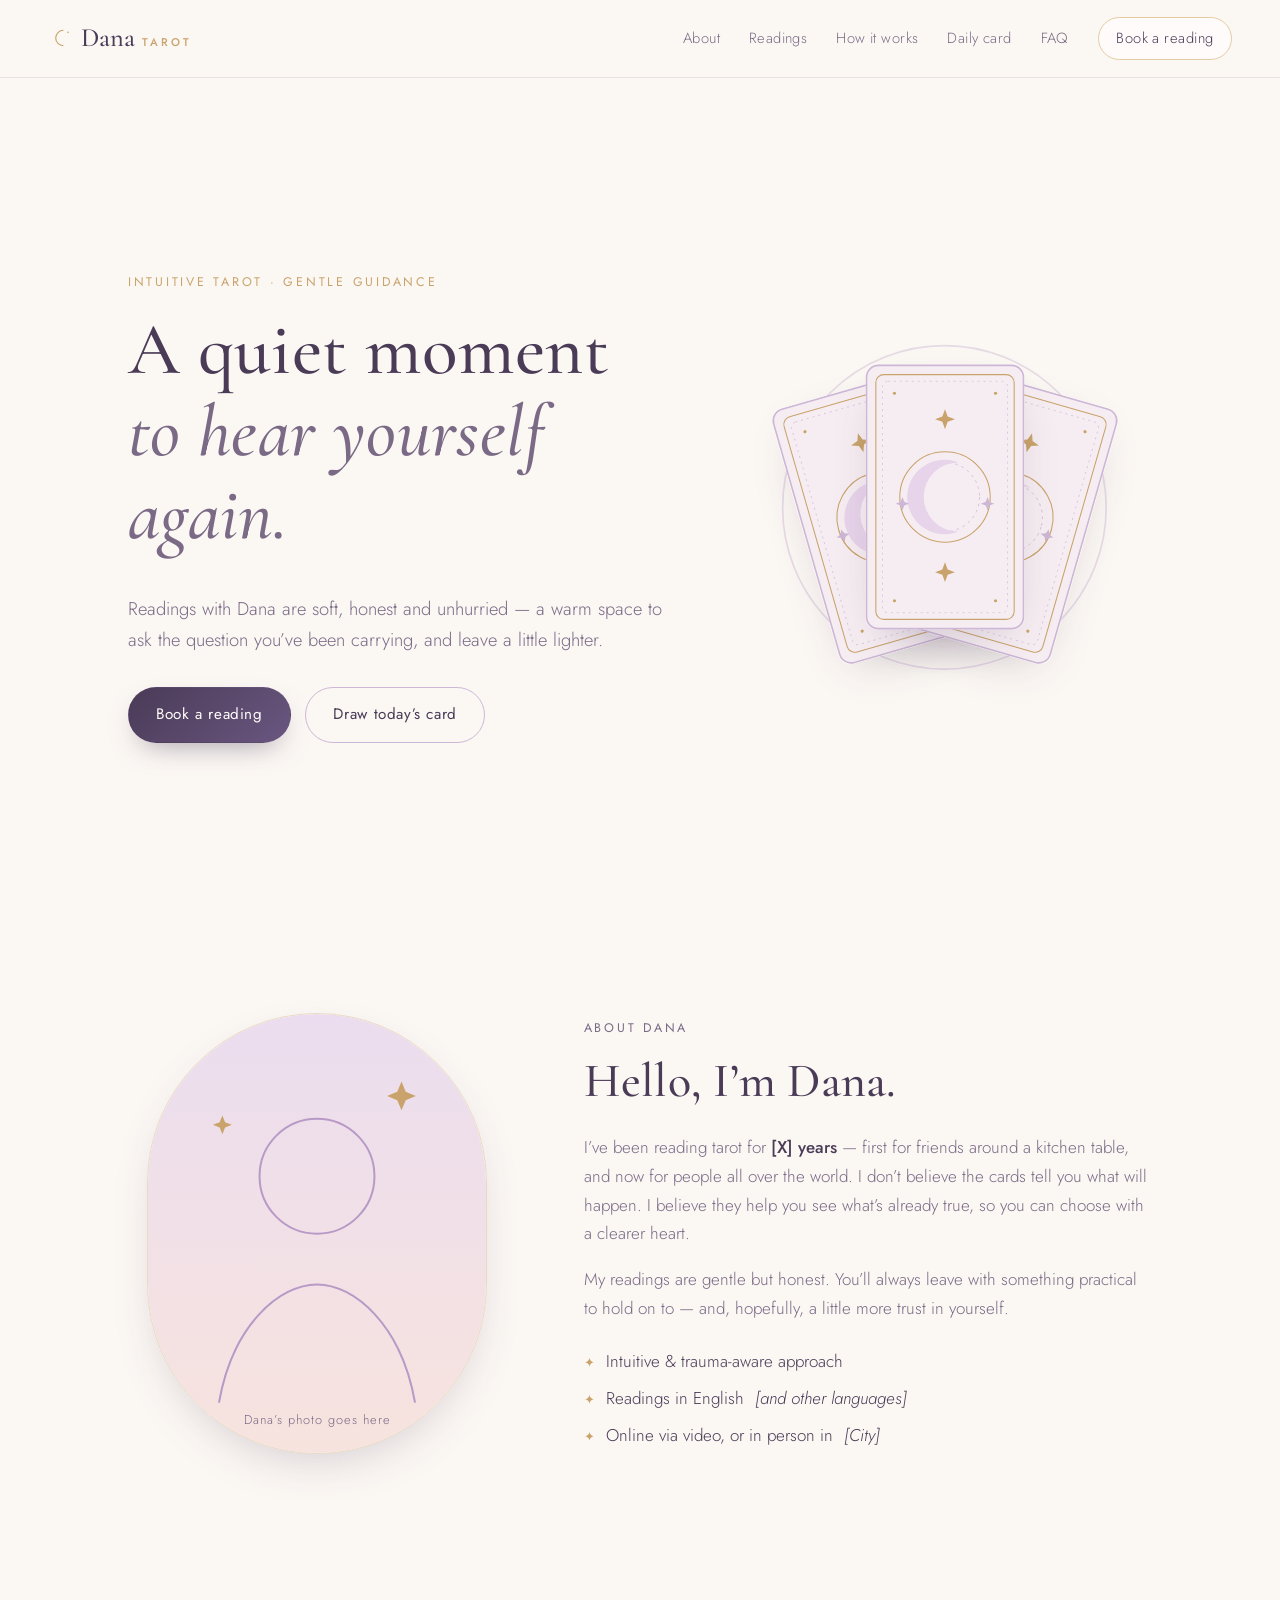
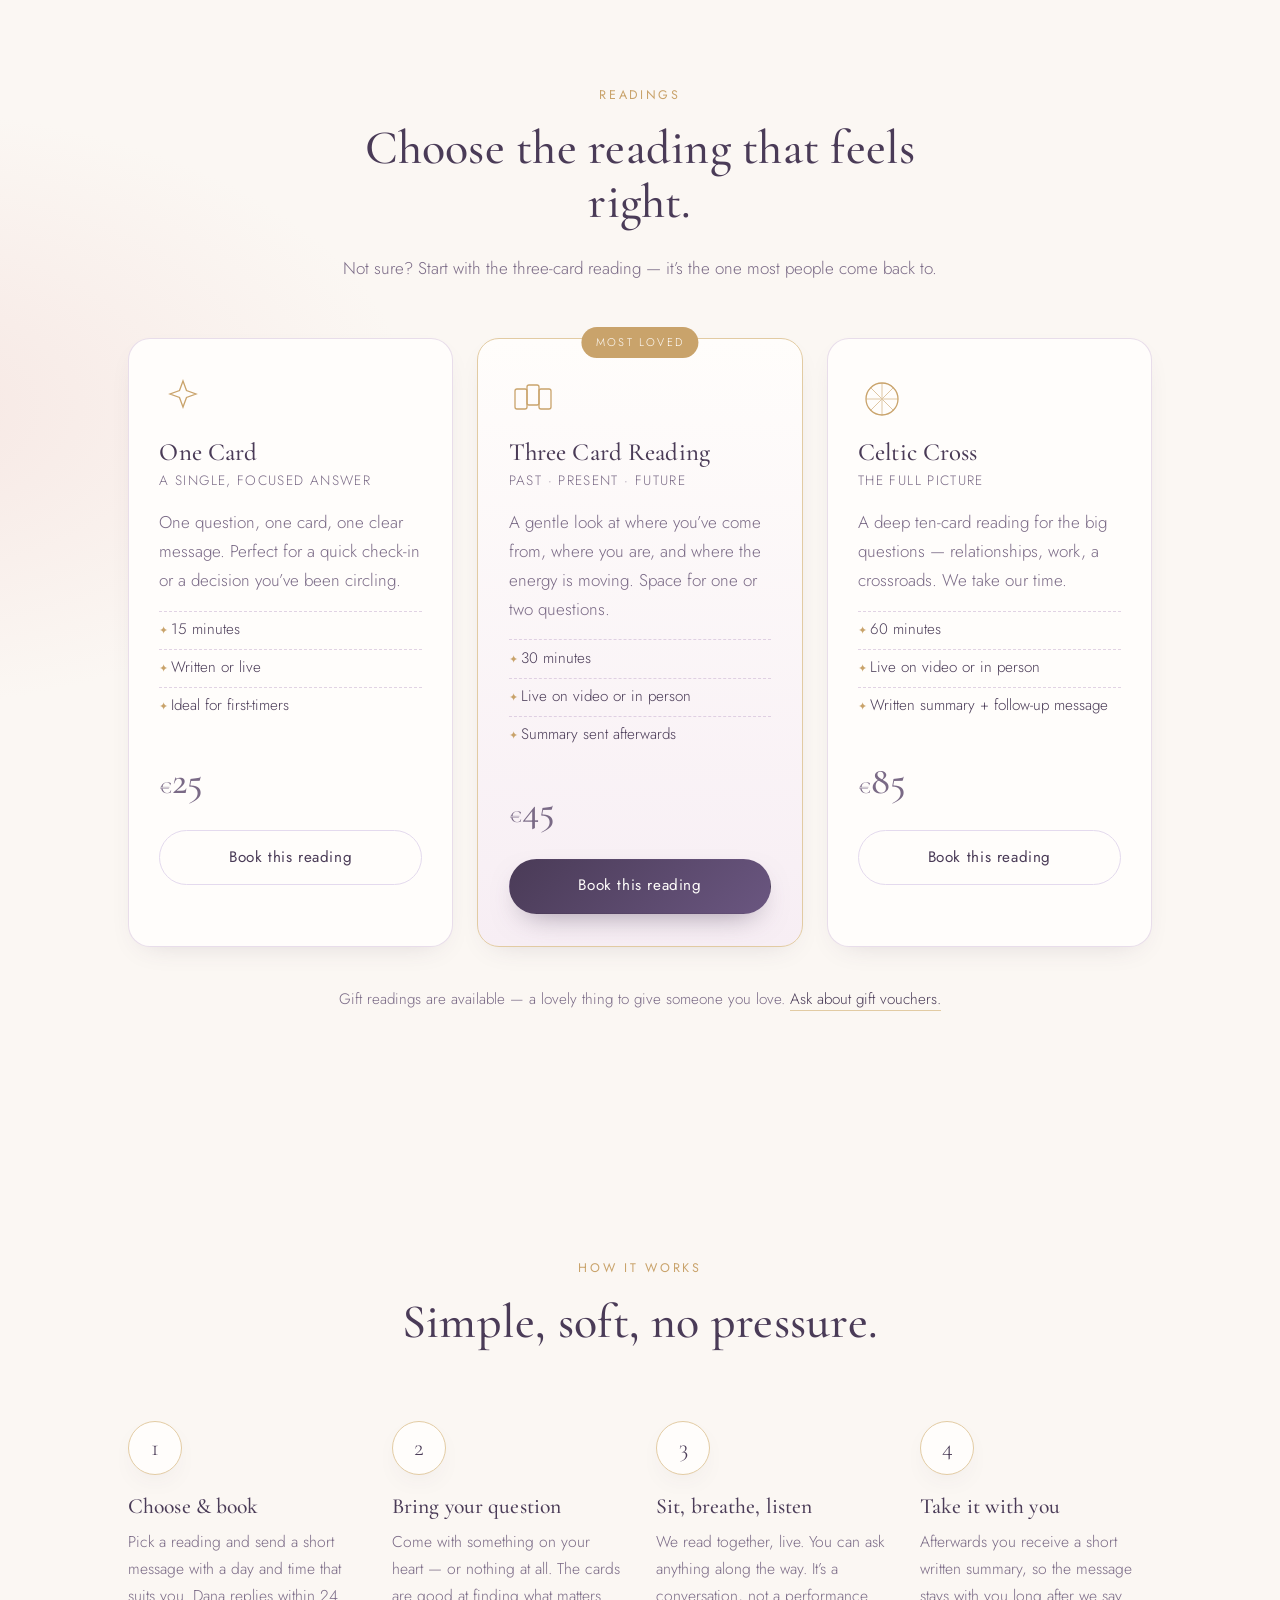
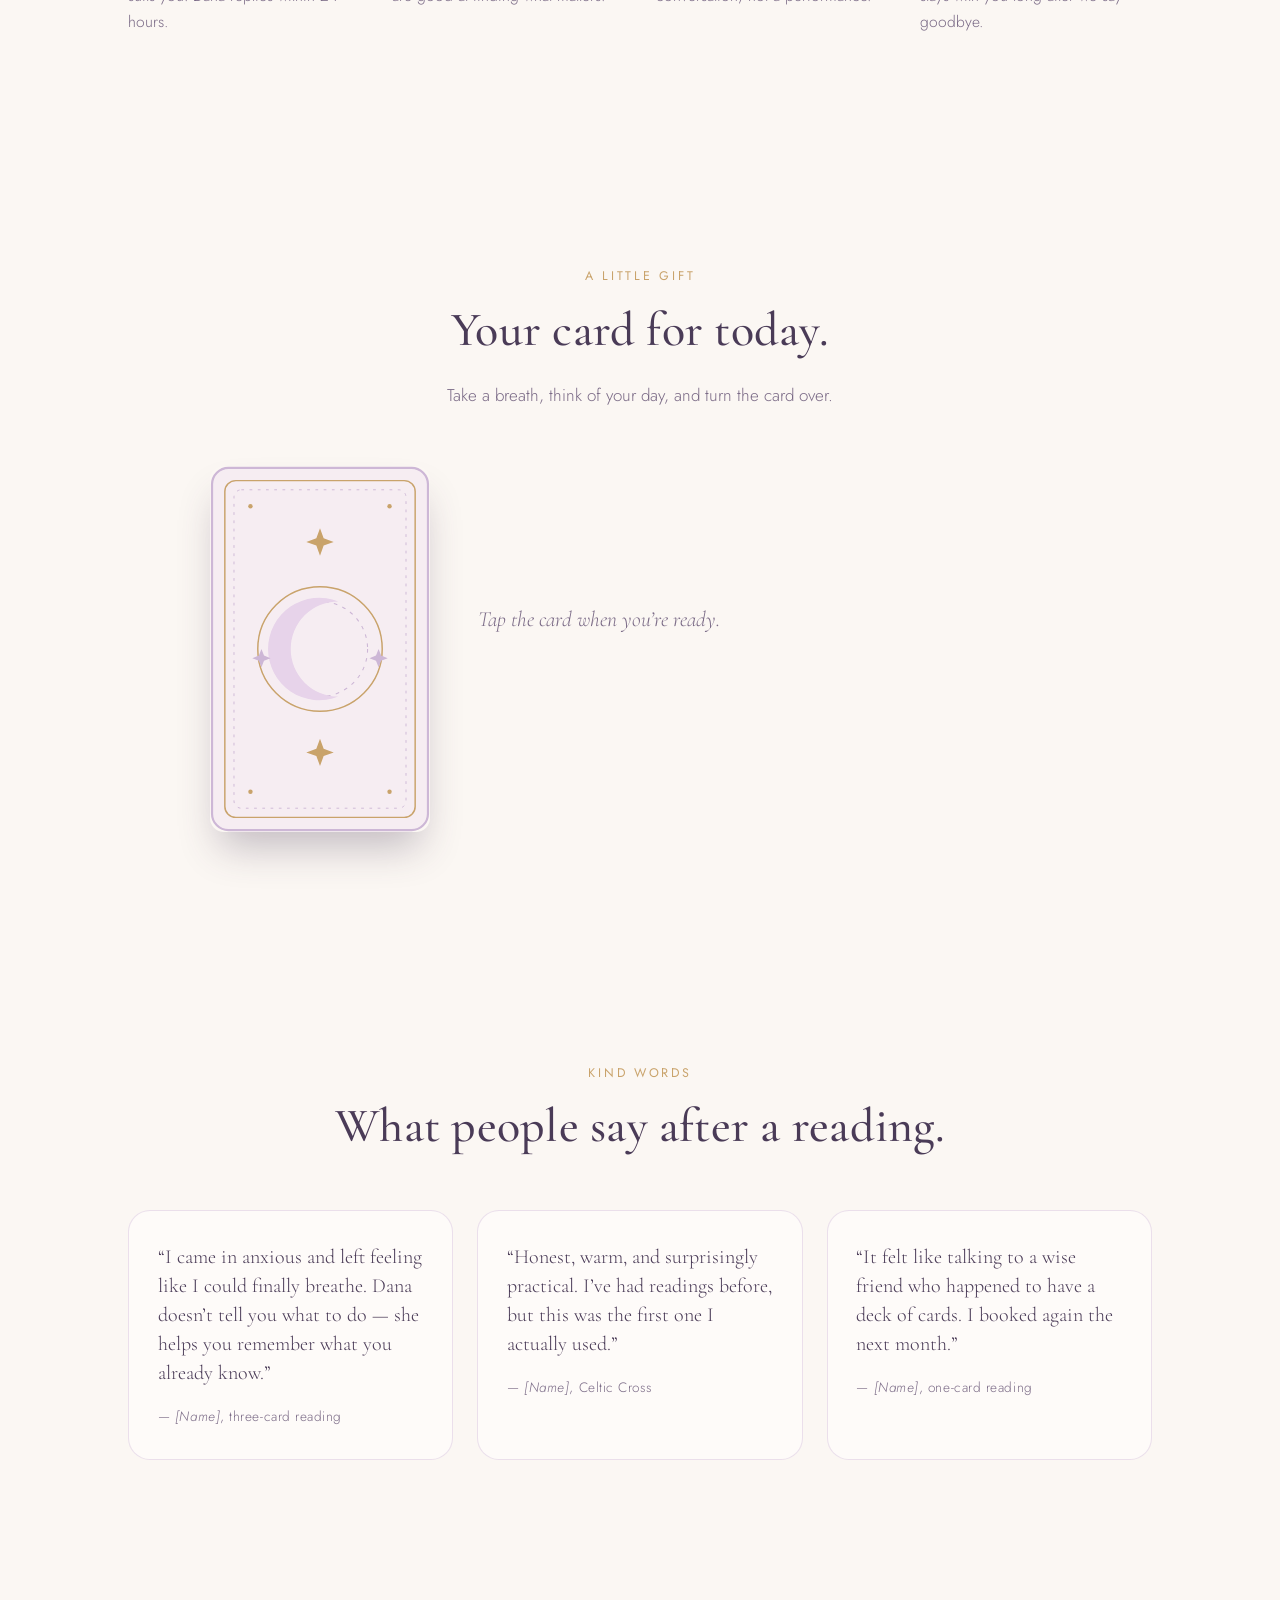
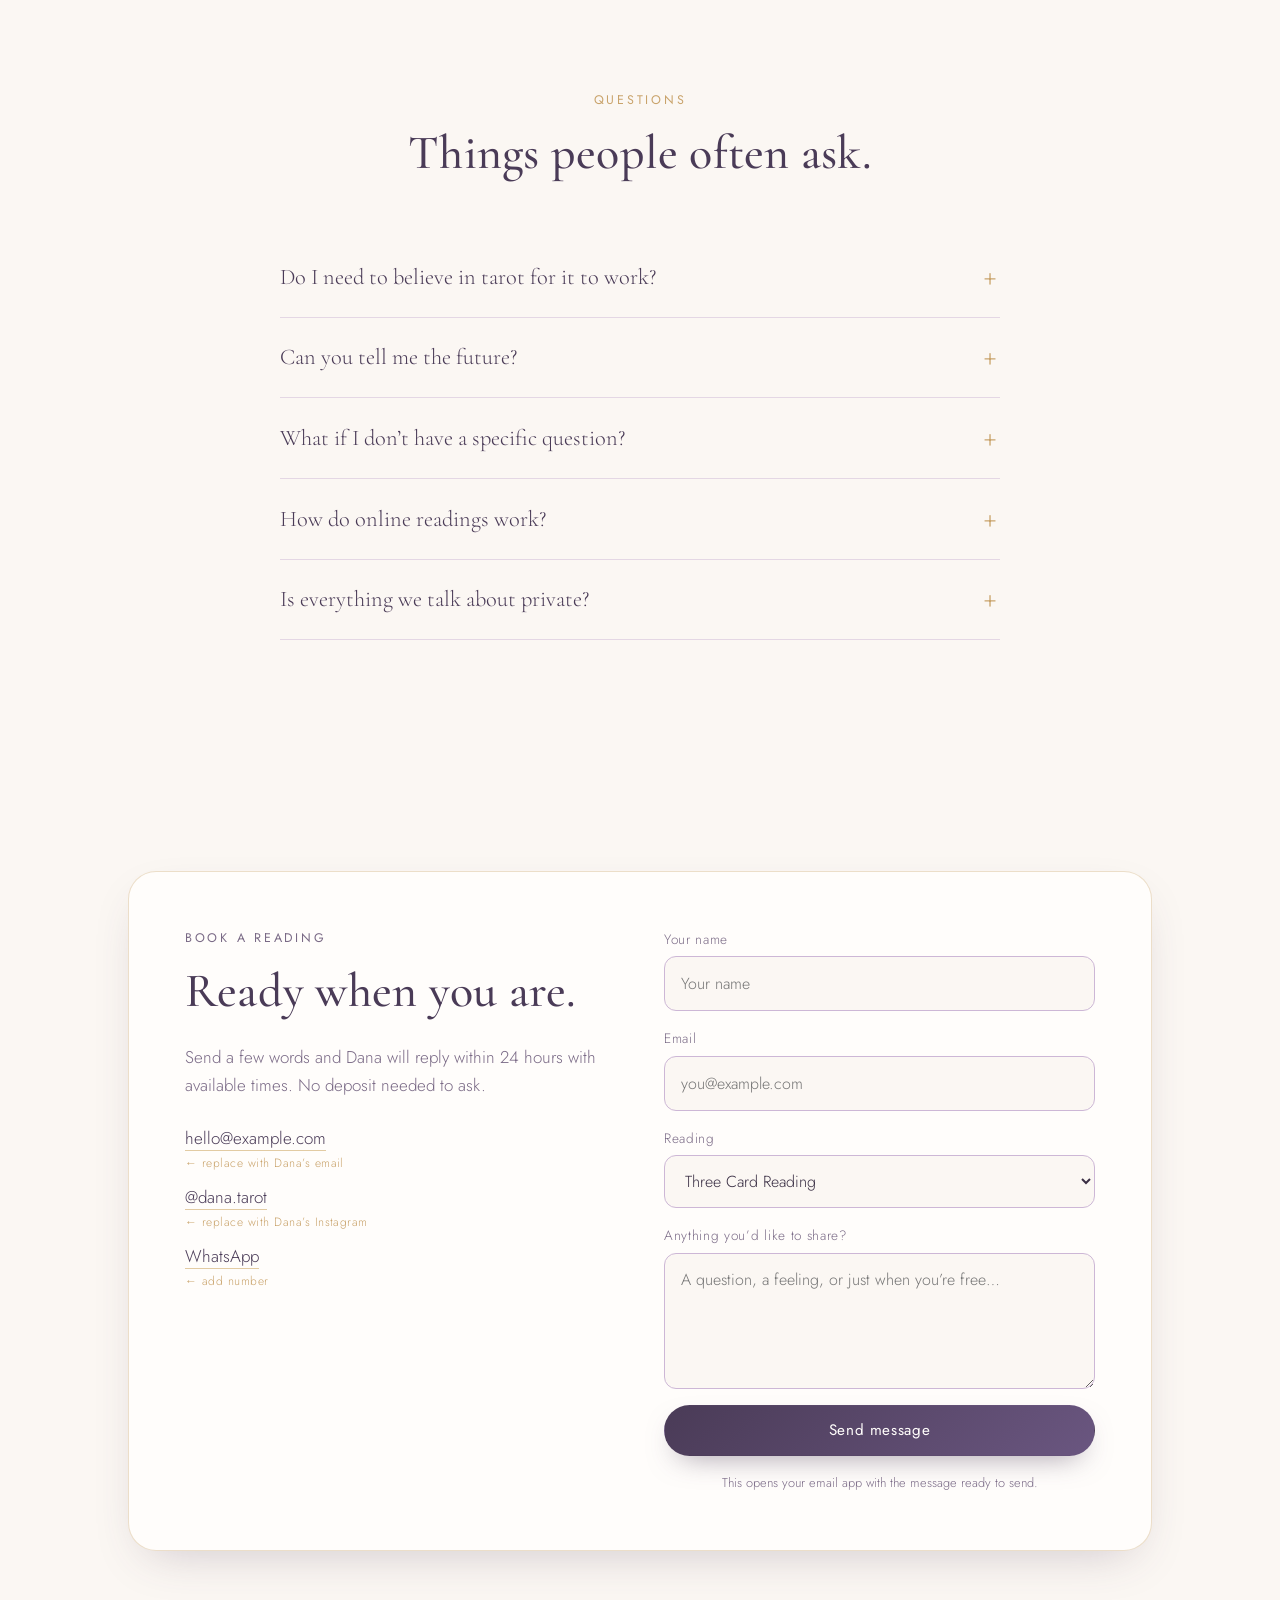
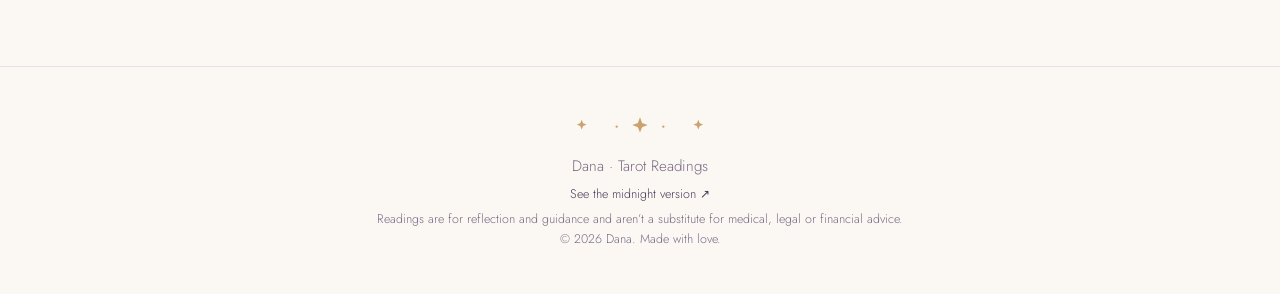
==== index.html @ 47bb2d73 "Add v2: midnight edition with interactive three-card spread Co-Authored-By: Claude Fable 5 <noreply@" ====
<!doctype html>
<html lang="en">
<head>
  <meta charset="UTF-8">
  <meta name="viewport" content="width=device-width, initial-scale=1.0">
  <title>Dana · Tarot Readings</title>
  <meta name="description" content="Gentle, intuitive tarot readings with Dana. Clarity, comfort and a little starlight for wherever you are on your path.">
  <link rel="icon" href="data:image/svg+xml,%3Csvg xmlns='http://www.w3.org/2000/svg' viewBox='0 0 32 32'%3E%3Ccircle cx='16' cy='16' r='11' fill='none' stroke='%23C9A36B' stroke-width='1.5'/%3E%3Cpath d='M19 7.5a9 9 0 1 0 0 17 7.5 7.5 0 0 1 0-17z' fill='%23C9A36B'/%3E%3C/svg%3E">
  <link rel="preconnect" href="https://fonts.googleapis.com">
  <link rel="preconnect" href="https://fonts.gstatic.com" crossorigin>
  <link href="https://fonts.googleapis.com/css2?family=Cormorant+Garamond:ital,wght@0,400;0,500;0,600;1,400;1,500&family=Jost:wght@300;400;500&display=swap" rel="stylesheet">
  <link rel="stylesheet" href="styles.css">
</head>
<body>

  <!-- Soft drifting stars behind everything -->
  <div class="sky" aria-hidden="true"></div>

  <header class="site-header">
    <a class="brand" href="#top" aria-label="Dana Tarot — home">
      <svg class="brand__moon" viewBox="0 0 32 32" aria-hidden="true"><path d="M19 6.5a9.5 9.5 0 1 0 0 19 8 8 0 0 1 0-19z" fill="none" stroke="currentColor" stroke-width="1.4"/><circle cx="24.5" cy="9" r="1" fill="currentColor"/></svg>
      <span>Dana</span>
      <small>tarot</small>
    </a>
    <button class="nav-toggle" aria-expanded="false" aria-controls="site-nav" aria-label="Open menu">
      <span></span><span></span>
    </button>
    <nav class="site-nav" id="site-nav">
      <a href="#about">About</a>
      <a href="#readings">Readings</a>
      <a href="#how">How it works</a>
      <a href="#daily-card">Daily card</a>
      <a href="#faq">FAQ</a>
      <a class="nav-cta" href="#book">Book a reading</a>
    </nav>
  </header>

  <main id="top">

    <!-- ═══════════ HERO ═══════════ -->
    <section class="hero">
      <div class="hero__inner">
        <p class="eyebrow reveal">Intuitive tarot · gentle guidance</p>
        <h1 class="reveal">A quiet moment<br><em>to hear yourself again.</em></h1>
        <p class="lede reveal">Readings with Dana are soft, honest and unhurried — a warm space to ask the question you’ve been carrying, and leave a little lighter.</p>
        <div class="hero__actions reveal">
          <a class="btn btn--primary" href="#book">Book a reading</a>
          <a class="btn btn--ghost" href="#daily-card">Draw today’s card</a>
        </div>
      </div>

      <div class="hero__art reveal" aria-hidden="true">
        <!-- Three fanned line-art cards -->
        <div class="fan">
          <div class="fan__card fan__card--l"><svg viewBox="0 0 120 200"><use href="#card-back"/></svg></div>
          <div class="fan__card fan__card--c"><svg viewBox="0 0 120 200"><use href="#card-back"/></svg></div>
          <div class="fan__card fan__card--r"><svg viewBox="0 0 120 200"><use href="#card-back"/></svg></div>
        </div>
        <svg class="hero__moon" viewBox="0 0 200 200">
          <circle cx="100" cy="100" r="78" fill="none" stroke="currentColor" stroke-width="0.8" opacity=".45"/>
          <circle cx="100" cy="100" r="60" fill="none" stroke="currentColor" stroke-width="0.8" opacity=".3" stroke-dasharray="2 5"/>
          <path d="M118 42a62 62 0 1 0 0 116 50 50 0 0 1 0-116z" fill="currentColor" opacity=".18"/>
        </svg>
      </div>
    </section>

    <!-- ═══════════ ABOUT ═══════════ -->
    <section class="section about" id="about">
      <div class="about__portrait reveal">
        <!-- Replace with Dana's photo: <img src="assets/dana.jpg" alt="Dana"> -->
        <div class="portrait-placeholder" role="img" aria-label="Portrait of Dana (placeholder)">
          <svg viewBox="0 0 200 260" aria-hidden="true">
            <defs><linearGradient id="pg" x1="0" y1="0" x2="0" y2="1"><stop offset="0" stop-color="#EBDDEF"/><stop offset="1" stop-color="#F7E3DE"/></linearGradient></defs>
            <rect width="200" height="260" rx="100" fill="url(#pg)"/>
            <circle cx="100" cy="96" r="34" fill="none" stroke="#B89AC7" stroke-width="1.2"/>
            <path d="M42 230c8-46 36-70 58-70s50 24 58 70" fill="none" stroke="#B89AC7" stroke-width="1.2"/>
            <path d="M150 40l2.5 6 6 2.5-6 2.5-2.5 6-2.5-6-6-2.5 6-2.5z" fill="#C9A36B"/>
            <path d="M44 60l1.6 4 4 1.6-4 1.6-1.6 4-1.6-4-4-1.6 4-1.6z" fill="#C9A36B"/>
          </svg>
          <span>Dana’s photo goes here</span>
        </div>
      </div>
      <div class="about__text">
        <p class="eyebrow reveal">About Dana</p>
        <h2 class="reveal">Hello, I’m Dana.</h2>
        <p class="reveal">I’ve been reading tarot for <strong>[X] years</strong> — first for friends around a kitchen table, and now for people all over the world. I don’t believe the cards tell you what will happen. I believe they help you see what’s already true, so you can choose with a clearer heart.</p>
        <p class="reveal">My readings are gentle but honest. You’ll always leave with something practical to hold on to — and, hopefully, a little more trust in yourself.</p>
        <ul class="about__facts reveal">
          <li><span>✦</span> Intuitive &amp; trauma-aware approach</li>
          <li><span>✦</span> Readings in English <em>[and other languages]</em></li>
          <li><span>✦</span> Online via video, or in person in <em>[City]</em></li>
        </ul>
      </div>
    </section>

    <!-- ═══════════ READINGS ═══════════ -->
    <section class="section readings" id="readings">
      <div class="section__head">
        <p class="eyebrow reveal">Readings</p>
        <h2 class="reveal">Choose the reading that feels right.</h2>
        <p class="reveal">Not sure? Start with the three-card reading — it’s the one most people come back to.</p>
      </div>

      <div class="cards-grid">
        <article class="offer reveal">
          <div class="offer__icon"><svg viewBox="0 0 48 48"><path d="M24 6l3.5 9.5L37 19l-9.5 3.5L24 32l-3.5-9.5L11 19l9.5-3.5z" fill="none" stroke="currentColor" stroke-width="1.3"/></svg></div>
          <h3>One Card</h3>
          <p class="offer__tag">A single, focused answer</p>
          <p>One question, one card, one clear message. Perfect for a quick check-in or a decision you’ve been circling.</p>
          <ul>
            <li>15 minutes</li>
            <li>Written or live</li>
            <li>Ideal for first-timers</li>
          </ul>
          <p class="offer__price">€<span>25</span></p>
          <a class="btn btn--soft" href="#book" data-reading="One Card">Book this reading</a>
        </article>

        <article class="offer offer--featured reveal">
          <span class="offer__ribbon">Most loved</span>
          <div class="offer__icon"><svg viewBox="0 0 48 48"><rect x="6" y="14" width="12" height="20" rx="2" fill="none" stroke="currentColor" stroke-width="1.3"/><rect x="18" y="10" width="12" height="20" rx="2" fill="none" stroke="currentColor" stroke-width="1.3"/><rect x="30" y="14" width="12" height="20" rx="2" fill="none" stroke="currentColor" stroke-width="1.3"/></svg></div>
          <h3>Three Card Reading</h3>
          <p class="offer__tag">Past · Present · Future</p>
          <p>A gentle look at where you’ve come from, where you are, and where the energy is moving. Space for one or two questions.</p>
          <ul>
            <li>30 minutes</li>
            <li>Live on video or in person</li>
            <li>Summary sent afterwards</li>
          </ul>
          <p class="offer__price">€<span>45</span></p>
          <a class="btn btn--primary" href="#book" data-reading="Three Card Reading">Book this reading</a>
        </article>

        <article class="offer reveal">
          <div class="offer__icon"><svg viewBox="0 0 48 48"><circle cx="24" cy="24" r="16" fill="none" stroke="currentColor" stroke-width="1.3"/><path d="M24 8v32M8 24h32M12.7 12.7l22.6 22.6M35.3 12.7L12.7 35.3" stroke="currentColor" stroke-width="1" opacity=".6"/></svg></div>
          <h3>Celtic Cross</h3>
          <p class="offer__tag">The full picture</p>
          <p>A deep ten-card reading for the big questions — relationships, work, a crossroads. We take our time.</p>
          <ul>
            <li>60 minutes</li>
            <li>Live on video or in person</li>
            <li>Written summary + follow-up message</li>
          </ul>
          <p class="offer__price">€<span>85</span></p>
          <a class="btn btn--soft" href="#book" data-reading="Celtic Cross">Book this reading</a>
        </article>
      </div>
      <p class="fineprint reveal">Gift readings are available — a lovely thing to give someone you love. <a href="#book">Ask about gift vouchers.</a></p>
    </section>

    <!-- ═══════════ HOW IT WORKS ═══════════ -->
    <section class="section how" id="how">
      <div class="section__head">
        <p class="eyebrow reveal">How it works</p>
        <h2 class="reveal">Simple, soft, no pressure.</h2>
      </div>
      <ol class="steps">
        <li class="reveal">
          <span class="steps__num">1</span>
          <h3>Choose &amp; book</h3>
          <p>Pick a reading and send a short message with a day and time that suits you. Dana replies within 24 hours.</p>
        </li>
        <li class="reveal">
          <span class="steps__num">2</span>
          <h3>Bring your question</h3>
          <p>Come with something on your heart — or nothing at all. The cards are good at finding what matters.</p>
        </li>
        <li class="reveal">
          <span class="steps__num">3</span>
          <h3>Sit, breathe, listen</h3>
          <p>We read together, live. You can ask anything along the way. It’s a conversation, not a performance.</p>
        </li>
        <li class="reveal">
          <span class="steps__num">4</span>
          <h3>Take it with you</h3>
          <p>Afterwards you receive a short written summary, so the message stays with you long after we say goodbye.</p>
        </li>
      </ol>
    </section>

    <!-- ═══════════ DAILY CARD ═══════════ -->
    <section class="section daily" id="daily-card">
      <div class="section__head">
        <p class="eyebrow reveal">A little gift</p>
        <h2 class="reveal">Your card for today.</h2>
        <p class="reveal">Take a breath, think of your day, and turn the card over.</p>
      </div>

      <div class="daily__stage reveal">
        <button class="tarot-card" id="daily-card-btn" aria-label="Turn over today's card">
          <div class="tarot-card__inner">
            <div class="tarot-card__face tarot-card__back">
              <svg viewBox="0 0 120 200"><use href="#card-back"/></svg>
            </div>
            <div class="tarot-card__face tarot-card__front">
              <div class="tarot-card__frame">
                <span class="tarot-card__num" id="card-num">0</span>
                <div class="tarot-card__symbol" id="card-symbol"></div>
                <span class="tarot-card__name" id="card-name">The Fool</span>
              </div>
            </div>
          </div>
        </button>

        <div class="daily__reading" id="daily-reading" aria-live="polite">
          <p class="daily__hint">Tap the card when you’re ready.</p>
        </div>
      </div>
    </section>

    <!-- ═══════════ KIND WORDS ═══════════ -->
    <section class="section words">
      <div class="section__head">
        <p class="eyebrow reveal">Kind words</p>
        <h2 class="reveal">What people say after a reading.</h2>
      </div>
      <div class="quotes">
        <blockquote class="reveal">
          <p>“I came in anxious and left feeling like I could finally breathe. Dana doesn’t tell you what to do — she helps you remember what you already know.”</p>
          <footer>— <em>[Name]</em>, three-card reading</footer>
        </blockquote>
        <blockquote class="reveal">
          <p>“Honest, warm, and surprisingly practical. I’ve had readings before, but this was the first one I actually used.”</p>
          <footer>— <em>[Name]</em>, Celtic Cross</footer>
        </blockquote>
        <blockquote class="reveal">
          <p>“It felt like talking to a wise friend who happened to have a deck of cards. I booked again the next month.”</p>
          <footer>— <em>[Name]</em>, one-card reading</footer>
        </blockquote>
      </div>
    </section>

    <!-- ═══════════ FAQ ═══════════ -->
    <section class="section faq" id="faq">
      <div class="section__head">
        <p class="eyebrow reveal">Questions</p>
        <h2 class="reveal">Things people often ask.</h2>
      </div>
      <div class="faq__list">
        <details class="reveal">
          <summary>Do I need to believe in tarot for it to work?</summary>
          <p>No. Think of the cards as a beautiful mirror. Whether you see them as spiritual, psychological, or simply a way to slow down and reflect, the conversation we have around them is what matters.</p>
        </details>
        <details class="reveal">
          <summary>Can you tell me the future?</summary>
          <p>I read the energy of where things are heading — not a fixed script. You always have a say in what comes next. That’s the whole point.</p>
        </details>
        <details class="reveal">
          <summary>What if I don’t have a specific question?</summary>
          <p>That’s completely fine. Many of the most meaningful readings start with “I just feel like I need this.” We’ll find the thread together.</p>
        </details>
        <details class="reveal">
          <summary>How do online readings work?</summary>
          <p>We meet on a video call. I shuffle and lay the cards on camera, and we talk through them just as we would in person. You’ll receive a photo of your spread afterwards.</p>
        </details>
        <details class="reveal">
          <summary>Is everything we talk about private?</summary>
          <p>Always. What’s shared in a reading stays in the reading.</p>
        </details>
      </div>
    </section>

    <!-- ═══════════ BOOK ═══════════ -->
    <section class="section book" id="book">
      <div class="book__card reveal">
        <div class="book__text">
          <p class="eyebrow">Book a reading</p>
          <h2>Ready when you are.</h2>
          <p>Send a few words and Dana will reply within 24 hours with available times. No deposit needed to ask.</p>
          <ul class="book__contact">
            <li><a href="mailto:hello@example.com">hello@example.com</a> <small>← replace with Dana’s email</small></li>
            <li><a href="https://instagram.com/" target="_blank" rel="noopener">@dana.tarot</a> <small>← replace with Dana’s Instagram</small></li>
            <li><a href="https://wa.me/" target="_blank" rel="noopener">WhatsApp</a> <small>← add number</small></li>
          </ul>
        </div>

        <form class="book__form" id="book-form" action="mailto:hello@example.com" method="post" enctype="text/plain">
          <label>
            <span>Your name</span>
            <input type="text" name="name" required autocomplete="name" placeholder="Your name">
          </label>
          <label>
            <span>Email</span>
            <input type="email" name="email" required autocomplete="email" placeholder="you@example.com">
          </label>
          <label>
            <span>Reading</span>
            <select name="reading" id="reading-select">
              <option>Three Card Reading</option>
              <option>One Card</option>
              <option>Celtic Cross</option>
              <option>Gift voucher</option>
              <option>Not sure yet</option>
            </select>
          </label>
          <label>
            <span>Anything you’d like to share?</span>
            <textarea name="message" rows="4" placeholder="A question, a feeling, or just when you’re free…"></textarea>
          </label>
          <button class="btn btn--primary" type="submit">Send message</button>
          <p class="book__note">This opens your email app with the message ready to send.</p>
        </form>
      </div>
    </section>

  </main>

  <footer class="site-footer">
    <svg class="footer__stars" viewBox="0 0 120 20" aria-hidden="true">
      <path d="M10 4l1.2 3 3 1.2-3 1.2-1.2 3-1.2-3-3-1.2 3-1.2z" fill="currentColor"/>
      <circle cx="40" cy="10" r="1" fill="currentColor"/>
      <path d="M60 2l1.8 4.8 4.8 1.8-4.8 1.8L60 15l-1.8-4.6-4.8-1.8 4.8-1.8z" fill="currentColor"/>
      <circle cx="80" cy="10" r="1" fill="currentColor"/>
      <path d="M110 4l1.2 3 3 1.2-3 1.2-1.2 3-1.2-3-3-1.2 3-1.2z" fill="currentColor"/>
    </svg>
    <p>Dana · Tarot Readings</p>
    <p class="site-footer__small"><a href="v2/">See the midnight version ↗</a></p>
    <p class="site-footer__small">Readings are for reflection and guidance and aren’t a substitute for medical, legal or financial advice. <br>© <span id="year"></span> Dana. Made with love.</p>
  </footer>

  <!-- ═══════════ SHARED SVG: card back ═══════════ -->
  <svg width="0" height="0" style="position:absolute" aria-hidden="true">
    <defs>
      <symbol id="card-back" viewBox="0 0 120 200">
        <rect x="1" y="1" width="118" height="198" rx="9" fill="#F6EDF2" stroke="#CDB7D6" stroke-width="1.2"/>
        <rect x="8" y="8" width="104" height="184" rx="6" fill="none" stroke="#C9A36B" stroke-width="0.8"/>
        <rect x="13" y="13" width="94" height="174" rx="4" fill="none" stroke="#CDB7D6" stroke-width="0.5" stroke-dasharray="1.5 3"/>
        <circle cx="60" cy="100" r="34" fill="none" stroke="#C9A36B" stroke-width="0.8"/>
        <circle cx="60" cy="100" r="26" fill="none" stroke="#CDB7D6" stroke-width="0.6" stroke-dasharray="2 3"/>
        <path d="M70 74a28 28 0 1 0 0 52 22 22 0 0 1 0-52z" fill="#E7D3EA"/>
        <path d="M60 34l2 5.5 5.5 2-5.5 2-2 5.5-2-5.5-5.5-2 5.5-2z" fill="#C9A36B"/>
        <path d="M60 149l2 5.5 5.5 2-5.5 2-2 5.5-2-5.5-5.5-2 5.5-2z" fill="#C9A36B"/>
        <path d="M28 100l1.4 3.6 3.6 1.4-3.6 1.4-1.4 3.6-1.4-3.6-3.6-1.4 3.6-1.4z" fill="#CDB7D6"/>
        <path d="M92 100l1.4 3.6 3.6 1.4-3.6 1.4-1.4 3.6-1.4-3.6-3.6-1.4 3.6-1.4z" fill="#CDB7D6"/>
        <circle cx="22" cy="22" r="1.2" fill="#C9A36B"/><circle cx="98" cy="22" r="1.2" fill="#C9A36B"/>
        <circle cx="22" cy="178" r="1.2" fill="#C9A36B"/><circle cx="98" cy="178" r="1.2" fill="#C9A36B"/>
      </symbol>
    </defs>
  </svg>

  <script src="script.js"></script>
</body>
</html>
---- styles.css ----
/* ───────────────────────────────────────────────
   Dana · Tarot — soft & celestial
   ─────────────────────────────────────────────── */
:root {
  --cream: #FBF7F3;
  --cream-2: #F6EEE9;
  --blush: #F3DCD8;
  --blush-2: #EBC9C4;
  --lavender: #E4DAEE;
  --lavender-2: #CDB7D6;
  --plum: #4A3B57;
  --plum-soft: #7A6A86;
  --gold: #C9A36B;
  --gold-soft: #E2CBA3;
  --ink: #3A2F44;
  --white: #FFFDFB;

  --display: 'Cormorant Garamond', 'Times New Roman', Georgia, serif;
  --body: 'Jost', 'Helvetica Neue', Arial, sans-serif;

  --radius: 22px;
  --shadow: 0 18px 50px -20px rgba(74, 59, 87, .28);
  --shadow-soft: 0 10px 30px -16px rgba(74, 59, 87, .22);
  --max: 1120px;
  --ease: cubic-bezier(.22, .8, .32, 1);
}

*, *::before, *::after { box-sizing: border-box; }
html { scroll-behavior: smooth; }
body {
  margin: 0;
  font-family: var(--body);
  font-weight: 300;
  font-size: 17px;
  line-height: 1.7;
  color: var(--ink);
  background:
    radial-gradient(1200px 600px at 85% -10%, rgba(228, 218, 238, .7), transparent 60%),
    radial-gradient(900px 500px at -10% 30%, rgba(243, 220, 216, .6), transparent 60%),
    var(--cream);
  overflow-x: hidden;
}
img, svg { max-width: 100%; display: block; }
a { color: var(--plum); text-decoration: none; }
strong { font-weight: 500; }
em { font-style: italic; }
::selection { background: var(--lavender); color: var(--ink); }

h1, h2, h3 {
  font-family: var(--display);
  font-weight: 500;
  color: var(--plum);
  line-height: 1.12;
  margin: 0 0 .5em;
  letter-spacing: .005em;
}
h1 { font-size: clamp(2.6rem, 6vw, 4.6rem); }
h2 { font-size: clamp(2rem, 4vw, 3rem); }
h3 { font-size: 1.55rem; }
h1 em, h2 em { font-style: italic; color: var(--plum-soft); }

.eyebrow {
  font-family: var(--body);
  font-size: .78rem;
  letter-spacing: .22em;
  text-transform: uppercase;
  color: var(--gold);
  margin: 0 0 1rem;
  font-weight: 400;
}
.lede { font-size: 1.15rem; color: var(--plum-soft); max-width: 36rem; margin: 0 0 2rem; }
.fineprint { text-align: center; color: var(--plum-soft); font-size: .95rem; margin-top: 2.5rem; }
.fineprint a { border-bottom: 1px solid var(--gold-soft); }

/* ── Sky / stars ── */
.sky {
  position: fixed; inset: 0; z-index: 0; pointer-events: none;
}
.sky .star {
  position: absolute;
  width: 4px; height: 4px;
  background: var(--gold);
  border-radius: 50%;
  opacity: 0;
  animation: twinkle var(--dur, 6s) ease-in-out infinite;
  animation-delay: var(--delay, 0s);
  transform: scale(var(--size, 1));
}
.sky .star--plus {
  background: none; width: 10px; height: 10px;
}
.sky .star--plus::before, .sky .star--plus::after {
  content: ''; position: absolute; left: 50%; top: 50%;
  background: var(--lavender-2);
  transform: translate(-50%, -50%);
}
.sky .star--plus::before { width: 10px; height: 1px; }
.sky .star--plus::after { width: 1px; height: 10px; }
@keyframes twinkle {
  0%, 100% { opacity: 0; }
  50% { opacity: .75; }
}

/* ── Header ── */
.site-header {
  position: sticky; top: 0; z-index: 20;
  display: flex; align-items: center; justify-content: space-between;
  padding: 1rem clamp(1.25rem, 4vw, 3rem);
  backdrop-filter: blur(14px);
  -webkit-backdrop-filter: blur(14px);
  background: rgba(251, 247, 243, .72);
  border-bottom: 1px solid rgba(205, 183, 214, .35);
}
.brand {
  display: flex; align-items: baseline; gap: .45rem;
  font-family: var(--display); font-size: 1.65rem; font-weight: 500; color: var(--plum);
}
.brand__moon { width: 26px; height: 26px; align-self: center; color: var(--gold); }
.brand small { font-family: var(--body); font-size: .7rem; letter-spacing: .25em; text-transform: uppercase; color: var(--gold); }

.site-nav { display: flex; gap: 1.8rem; align-items: center; }
.site-nav a {
  font-size: .92rem; letter-spacing: .03em; color: var(--plum-soft);
  position: relative; padding: .25rem 0; transition: color .25s;
}
.site-nav a::after {
  content: ''; position: absolute; left: 0; right: 0; bottom: -2px; height: 1px;
  background: var(--gold); transform: scaleX(0); transform-origin: left;
  transition: transform .35s var(--ease);
}
.site-nav a:hover { color: var(--plum); }
.site-nav a:hover::after { transform: scaleX(1); }
.site-nav .nav-cta {
  color: var(--plum); border: 1px solid var(--gold-soft);
  padding: .5rem 1.1rem; border-radius: 999px; background: rgba(255,255,255,.5);
}
.site-nav .nav-cta::after { display: none; }
.site-nav .nav-cta:hover { background: var(--white); border-color: var(--gold); }

.nav-toggle {
  display: none; background: none; border: 0; width: 40px; height: 40px;
  cursor: pointer; flex-direction: column; justify-content: center; gap: 6px; align-items: center;
}
.nav-toggle span { width: 22px; height: 1.5px; background: var(--plum); transition: transform .3s, opacity .3s; }
.nav-toggle[aria-expanded="true"] span:first-child { transform: translateY(3.75px) rotate(45deg); }
.nav-toggle[aria-expanded="true"] span:last-child { transform: translateY(-3.75px) rotate(-45deg); }

/* ── Buttons ── */
.btn {
  display: inline-flex; align-items: center; justify-content: center;
  padding: .85rem 1.7rem; border-radius: 999px;
  font-family: var(--body); font-size: .95rem; font-weight: 400; letter-spacing: .04em;
  border: 1px solid transparent; cursor: pointer;
  transition: transform .3s var(--ease), box-shadow .3s, background .3s, border-color .3s;
}
.btn:hover { transform: translateY(-2px); }
.btn--primary {
  background: linear-gradient(135deg, var(--plum), #6A5680);
  color: var(--white);
  box-shadow: 0 12px 30px -14px rgba(74, 59, 87, .6);
}
.btn--primary:hover { box-shadow: 0 18px 36px -14px rgba(74, 59, 87, .65); }
.btn--ghost { background: transparent; border-color: var(--lavender-2); color: var(--plum); }
.btn--ghost:hover { background: rgba(255,255,255,.6); border-color: var(--gold); }
.btn--soft { background: var(--white); border-color: var(--lavender); color: var(--plum); }
.btn--soft:hover { border-color: var(--gold-soft); }

/* ── Layout ── */
main { position: relative; z-index: 1; }
.section {
  max-width: var(--max);
  margin: 0 auto;
  padding: clamp(4rem, 9vw, 7.5rem) clamp(1.25rem, 4vw, 3rem);
}
.section__head { text-align: center; max-width: 40rem; margin: 0 auto 3.5rem; }
.section__head p:not(.eyebrow) { color: var(--plum-soft); margin: 0; }

/* ── Hero ── */
.hero {
  position: relative;
  max-width: var(--max); margin: 0 auto;
  padding: clamp(4rem, 9vw, 8rem) clamp(1.25rem, 4vw, 3rem) clamp(3rem, 6vw, 5rem);
  display: grid; grid-template-columns: 1.15fr .85fr; gap: 3rem; align-items: center;
  min-height: calc(100vh - 80px);
}
.hero__actions { display: flex; gap: .9rem; flex-wrap: wrap; }
.hero__art { position: relative; display: grid; place-items: center; min-height: 380px; }
.hero__moon {
  position: absolute; width: min(440px, 100%); color: var(--lavender-2);
  animation: slow-spin 90s linear infinite;
}
@keyframes slow-spin { to { transform: rotate(360deg); } }

.fan { position: relative; width: 180px; height: 300px; z-index: 1; }
.fan__card {
  position: absolute; left: 50%; top: 50%;
  width: 160px; height: 266px;
  margin: -133px 0 0 -80px;
  border-radius: 12px;
  box-shadow: var(--shadow);
  transform-origin: 50% 120%;
  animation: float 7s ease-in-out infinite;
}
.fan__card svg { width: 100%; height: 100%; }
.fan__card--l { transform: rotate(-16deg) translateX(-12px); animation-delay: -1s; }
.fan__card--c { transform: rotate(0) translateY(-10px); animation-delay: -3s; z-index: 2; }
.fan__card--r { transform: rotate(16deg) translateX(12px); animation-delay: -5s; }
@keyframes float {
  0%, 100% { translate: 0 0; }
  50% { translate: 0 -8px; }
}

/* ── About ── */
.about { display: grid; grid-template-columns: .8fr 1.2fr; gap: clamp(2rem, 6vw, 5rem); align-items: center; }
.portrait-placeholder {
  position: relative; max-width: 340px; margin: 0 auto;
  border-radius: 200px; overflow: hidden;
  box-shadow: var(--shadow);
  border: 1px solid rgba(201,163,107,.35);
}
.portrait-placeholder span {
  position: absolute; bottom: 1.4rem; left: 0; right: 0; text-align: center;
  font-size: .8rem; letter-spacing: .08em; color: var(--plum-soft);
}
.about__portrait img { border-radius: 200px; box-shadow: var(--shadow); max-width: 340px; margin: 0 auto; }
.about__text p { color: var(--plum-soft); }
.about__text p strong { color: var(--plum); }
.about__facts { list-style: none; padding: 0; margin: 1.5rem 0 0; display: grid; gap: .5rem; }
.about__facts li { display: flex; gap: .7rem; align-items: baseline; color: var(--plum); }
.about__facts li span { color: var(--gold); font-size: .8rem; }

/* ── Readings ── */
.cards-grid { display: grid; grid-template-columns: repeat(3, 1fr); gap: 1.5rem; align-items: stretch; }
.offer {
  position: relative;
  background: var(--white);
  border: 1px solid rgba(205,183,214,.45);
  border-radius: var(--radius);
  padding: 2.2rem 1.9rem 2rem;
  display: flex; flex-direction: column;
  box-shadow: var(--shadow-soft);
  transition: transform .4s var(--ease), box-shadow .4s;
}
.offer:hover { transform: translateY(-6px); box-shadow: var(--shadow); }
.offer--featured {
  background: linear-gradient(180deg, #FFFDFB, #F7EEF4);
  border-color: var(--gold-soft);
}
.offer__ribbon {
  position: absolute; top: -12px; left: 50%; transform: translateX(-50%);
  background: var(--gold); color: var(--white);
  font-size: .7rem; letter-spacing: .2em; text-transform: uppercase;
  padding: .35rem .9rem; border-radius: 999px;
}
.offer__icon { width: 48px; height: 48px; color: var(--gold); margin-bottom: 1rem; }
.offer h3 { margin-bottom: .15rem; }
.offer__tag { font-size: .85rem; letter-spacing: .1em; text-transform: uppercase; color: var(--gold); margin: 0 0 1rem; }
.offer p { color: var(--plum-soft); margin: 0 0 1rem; }
.offer ul { list-style: none; padding: 0; margin: 0 0 1.5rem; font-size: .95rem; color: var(--plum); }
.offer ul li { padding: .35rem 0; border-top: 1px dashed rgba(205,183,214,.6); }
.offer ul li::before { content: '✦ '; color: var(--gold); font-size: .7rem; }
.offer__price { margin-top: auto; font-family: var(--display); font-size: 1.4rem; color: var(--plum); margin-bottom: 1rem; }
.offer__price span { font-size: 2.4rem; font-weight: 500; }
.offer .btn { width: 100%; }

/* ── Steps ── */
.steps { list-style: none; padding: 0; margin: 0; display: grid; grid-template-columns: repeat(4, 1fr); gap: 2rem; counter-reset: step; }
.steps li { position: relative; padding-top: 1rem; }
.steps__num {
  display: grid; place-items: center;
  width: 54px; height: 54px; border-radius: 50%;
  font-family: var(--display); font-size: 1.5rem; color: var(--plum);
  background: var(--white); border: 1px solid var(--gold-soft);
  margin-bottom: 1.2rem; box-shadow: var(--shadow-soft);
}
.steps h3 { font-size: 1.35rem; }
.steps p { color: var(--plum-soft); margin: 0; font-size: .98rem; }

/* ── Daily card ── */
.daily { text-align: center; }
.daily__stage { display: grid; grid-template-columns: auto 1fr; gap: 3rem; align-items: center; max-width: 860px; margin: 0 auto; text-align: left; }
.tarot-card {
  background: none; border: 0; padding: 0; cursor: pointer;
  width: 220px; height: 366px; perspective: 1400px;
  outline-offset: 8px; border-radius: 14px;
}
.tarot-card:focus-visible { outline: 2px solid var(--gold); }
.tarot-card__inner {
  position: relative; width: 100%; height: 100%;
  transition: transform 1.1s var(--ease);
  transform-style: preserve-3d;
}
.tarot-card:not(.is-flipped):hover .tarot-card__inner { transform: rotateY(-8deg) translateY(-6px); }
.tarot-card.is-flipped .tarot-card__inner { transform: rotateY(180deg); }
.tarot-card.is-shuffling .tarot-card__inner { animation: shuffle .7s var(--ease); }
@keyframes shuffle {
  0% { transform: rotateY(180deg); }
  50% { transform: rotateY(90deg) scale(.96); }
  100% { transform: rotateY(0deg); }
}
.tarot-card__face {
  position: absolute; inset: 0; border-radius: 14px; overflow: hidden;
  backface-visibility: hidden; -webkit-backface-visibility: hidden;
  box-shadow: 0 24px 40px -10px rgba(74,59,87,.32);
}
.tarot-card__back svg { width: 100%; height: 100%; }
.tarot-card__front {
  transform: rotateY(180deg);
  background: linear-gradient(180deg, #FFFDFB, #F6ECF1);
  border: 1px solid var(--lavender-2);
  padding: 10px;
}
.tarot-card__frame {
  height: 100%; border: 1px solid var(--gold); border-radius: 8px;
  display: flex; flex-direction: column; align-items: center; justify-content: space-between;
  padding: 1rem .8rem;
}
.tarot-card__num { font-family: var(--display); font-size: 1.1rem; color: var(--gold); letter-spacing: .15em; }
.tarot-card__symbol { width: 120px; height: 120px; color: var(--plum); }
.tarot-card__symbol svg { width: 100%; height: 100%; }
.tarot-card__name { font-family: var(--display); font-size: 1.45rem; color: var(--plum); text-align: center; line-height: 1.1; }

.daily__reading { min-height: 140px; }
.daily__hint { color: var(--plum-soft); font-style: italic; font-family: var(--display); font-size: 1.35rem; }
.daily__reading h3 { font-size: 2rem; margin-bottom: .2rem; }
.daily__reading .keywords { color: var(--gold); font-size: .8rem; letter-spacing: .18em; text-transform: uppercase; margin: 0 0 1rem; }
.daily__reading p.meaning { color: var(--plum-soft); margin: 0 0 1.2rem; }
.daily__reading .btn { margin-top: .2rem; }
.daily__reading > * { animation: rise .8s var(--ease) both; }
.daily__reading > *:nth-child(2) { animation-delay: .1s; }
.daily__reading > *:nth-child(3) { animation-delay: .2s; }
.daily__reading > *:nth-child(4) { animation-delay: .3s; }
@keyframes rise { from { opacity: 0; transform: translateY(10px); } to { opacity: 1; transform: none; } }

/* ── Quotes ── */
.quotes { display: grid; grid-template-columns: repeat(3, 1fr); gap: 1.5rem; }
.quotes blockquote {
  margin: 0; padding: 2rem 1.8rem;
  background: rgba(255,253,251,.7);
  border: 1px solid rgba(205,183,214,.4); border-radius: var(--radius);
  font-family: var(--display); font-size: 1.25rem; line-height: 1.45; color: var(--plum);
}
.quotes blockquote p { margin: 0 0 1.2rem; }
.quotes footer { font-family: var(--body); font-size: .85rem; color: var(--plum-soft); letter-spacing: .04em; }

/* ── FAQ ── */
.faq__list { max-width: 720px; margin: 0 auto; }
.faq details {
  border-bottom: 1px solid rgba(205,183,214,.5);
  padding: .3rem 0;
}
.faq summary {
  cursor: pointer; list-style: none;
  font-family: var(--display); font-size: 1.4rem; color: var(--plum);
  padding: 1rem 2.5rem 1rem 0; position: relative;
}
.faq summary::-webkit-details-marker { display: none; }
.faq summary::after {
  content: '+'; position: absolute; right: .2rem; top: 50%; transform: translateY(-50%);
  font-family: var(--body); font-weight: 300; color: var(--gold); font-size: 1.5rem;
  transition: transform .3s var(--ease);
}
.faq details[open] summary::after { transform: translateY(-50%) rotate(45deg); }
.faq details p { margin: 0 0 1.2rem; color: var(--plum-soft); max-width: 62ch; }

/* ── Book ── */
.book__card {
  display: grid; grid-template-columns: 1fr 1fr; gap: 3rem;
  background: var(--white);
  border: 1px solid rgba(201,163,107,.35); border-radius: calc(var(--radius) + 6px);
  padding: clamp(2rem, 5vw, 3.5rem);
  box-shadow: var(--shadow);
}
.book__text p { color: var(--plum-soft); }
.book__contact { list-style: none; padding: 0; margin: 1.5rem 0 0; display: grid; gap: .6rem; }
.book__contact a { border-bottom: 1px solid var(--gold-soft); }
.book__contact small { display: block; color: var(--gold); font-size: .75rem; letter-spacing: .04em; }
.book__form { display: grid; gap: 1rem; }
.book__form label { display: grid; gap: .35rem; font-size: .85rem; letter-spacing: .05em; color: var(--plum-soft); }
.book__form input, .book__form select, .book__form textarea {
  font: inherit; font-size: 1rem; color: var(--ink);
  padding: .8rem 1rem; border-radius: 12px;
  border: 1px solid var(--lavender-2); background: var(--cream);
  transition: border-color .25s, box-shadow .25s;
}
.book__form input:focus, .book__form select:focus, .book__form textarea:focus {
  outline: none; border-color: var(--gold); box-shadow: 0 0 0 4px rgba(201,163,107,.15);
}
.book__form textarea { resize: vertical; }
.book__note { font-size: .8rem; color: var(--plum-soft); margin: 0; text-align: center; }

/* ── Footer ── */
.site-footer {
  position: relative; z-index: 1;
  text-align: center; padding: 3rem 1.5rem 2.5rem;
  color: var(--plum-soft); font-size: .95rem;
  border-top: 1px solid rgba(205,183,214,.35);
}
.footer__stars { width: 140px; margin: 0 auto 1rem; color: var(--gold); }
.site-footer p { margin: .3rem 0; }
.site-footer__small { font-size: .78rem; line-height: 1.6; }

/* ── Reveal on scroll ── */
.reveal { opacity: 0; transform: translateY(22px); transition: opacity .9s var(--ease), transform .9s var(--ease); }
.reveal.is-visible { opacity: 1; transform: none; }
@media (prefers-reduced-motion: reduce) {
  .reveal { opacity: 1; transform: none; transition: none; }
  .sky .star, .fan__card, .hero__moon { animation: none; }
  html { scroll-behavior: auto; }
}

/* ── Responsive ── */
@media (max-width: 980px) {
  .hero { grid-template-columns: 1fr; min-height: 0; text-align: center; }
  .hero__inner { display: flex; flex-direction: column; align-items: center; }
  .hero__actions { justify-content: center; }
  .hero__art { min-height: 330px; order: -1; }
  .cards-grid, .quotes { grid-template-columns: 1fr; max-width: 480px; margin: 0 auto; }
  .steps { grid-template-columns: repeat(2, 1fr); }
  .about { grid-template-columns: 1fr; text-align: center; }
  .about__facts li { justify-content: center; }
  .book__card { grid-template-columns: 1fr; }
  .daily__stage { grid-template-columns: 1fr; justify-items: center; text-align: center; }
}
@media (max-width: 720px) {
  .nav-toggle { display: flex; }
  .site-nav {
    position: absolute; top: 100%; left: 0; right: 0;
    flex-direction: column; gap: 0; align-items: stretch;
    background: rgba(251,247,243,.97);
    border-bottom: 1px solid rgba(205,183,214,.4);
    padding: .5rem 1.25rem 1.25rem;
    display: none;
  }
  .site-nav.is-open { display: flex; }
  .site-nav a { padding: .8rem 0; font-size: 1.05rem; border-bottom: 1px solid rgba(205,183,214,.25); }
  .site-nav a::after { display: none; }
  .site-nav .nav-cta { margin-top: .8rem; text-align: center; border-bottom: 1px solid var(--gold-soft); }
  .steps { grid-template-columns: 1fr; }
  .fan { transform: scale(.85); }
}
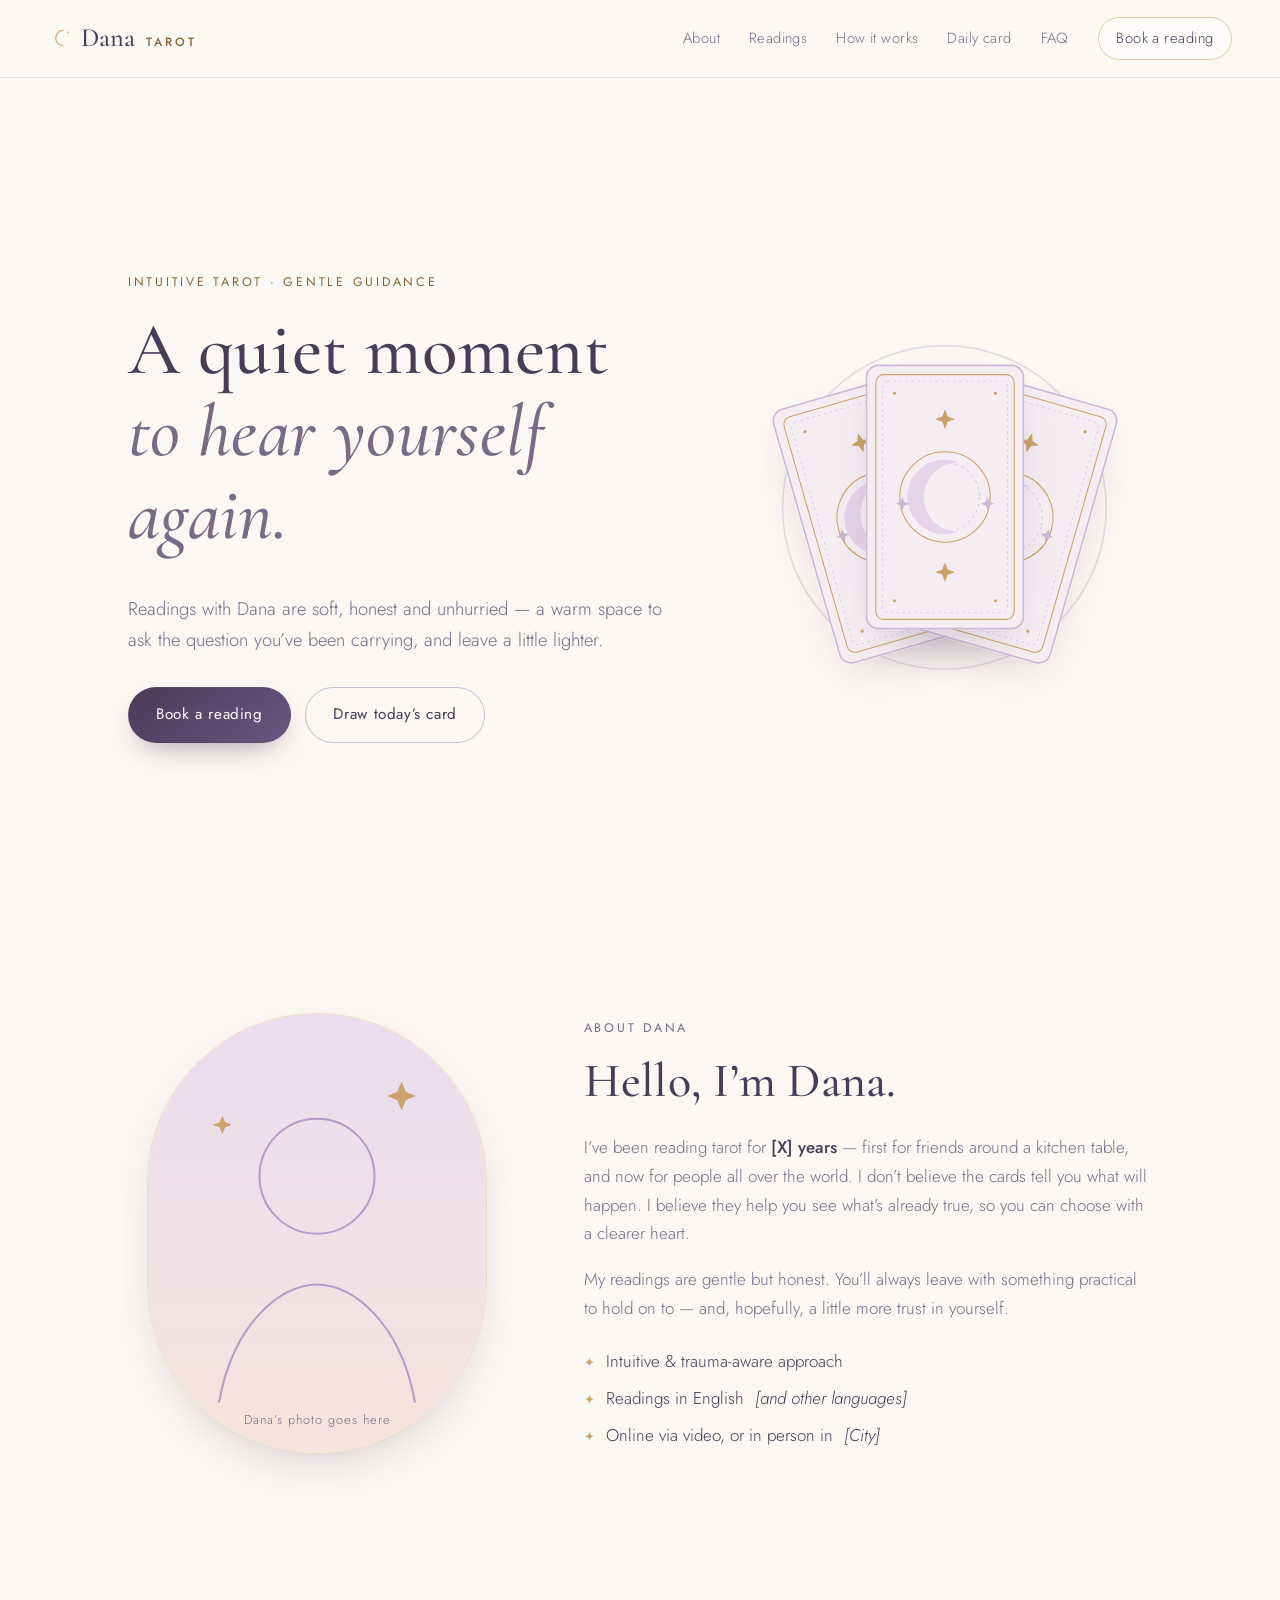
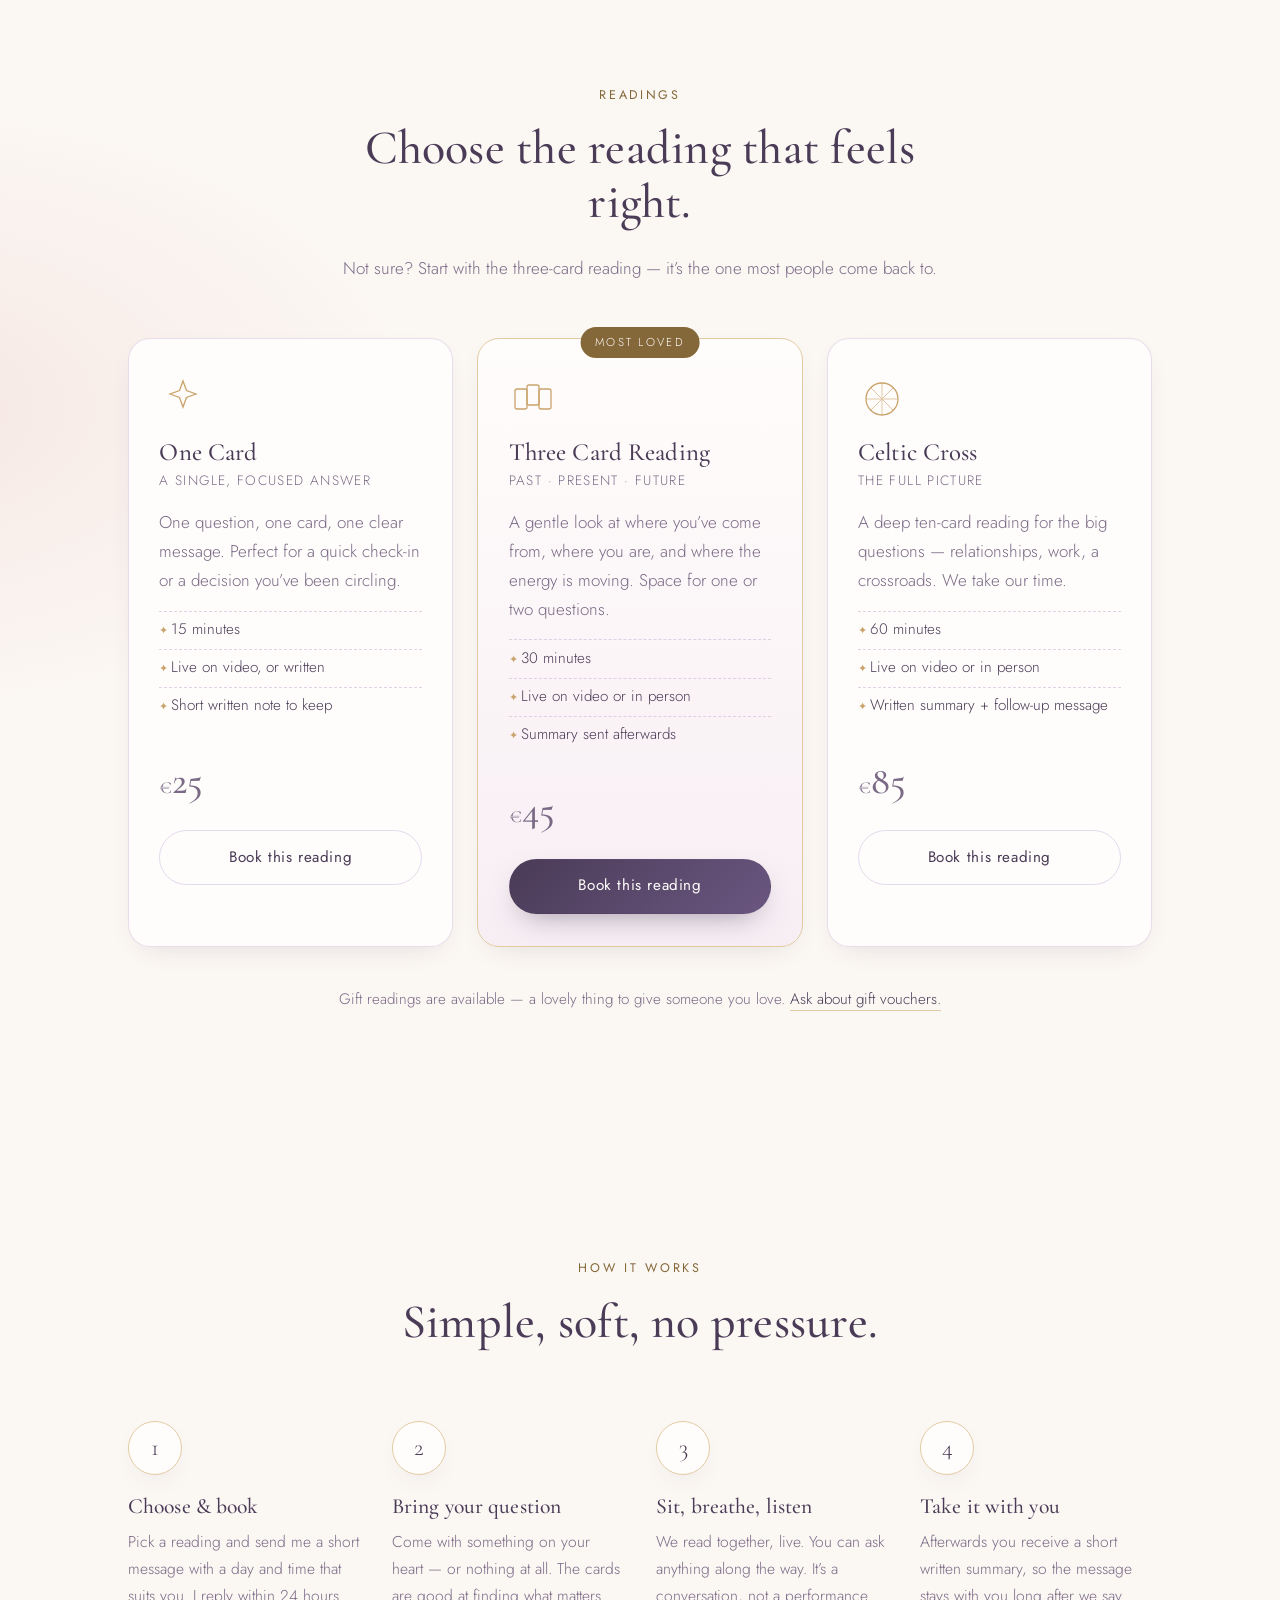
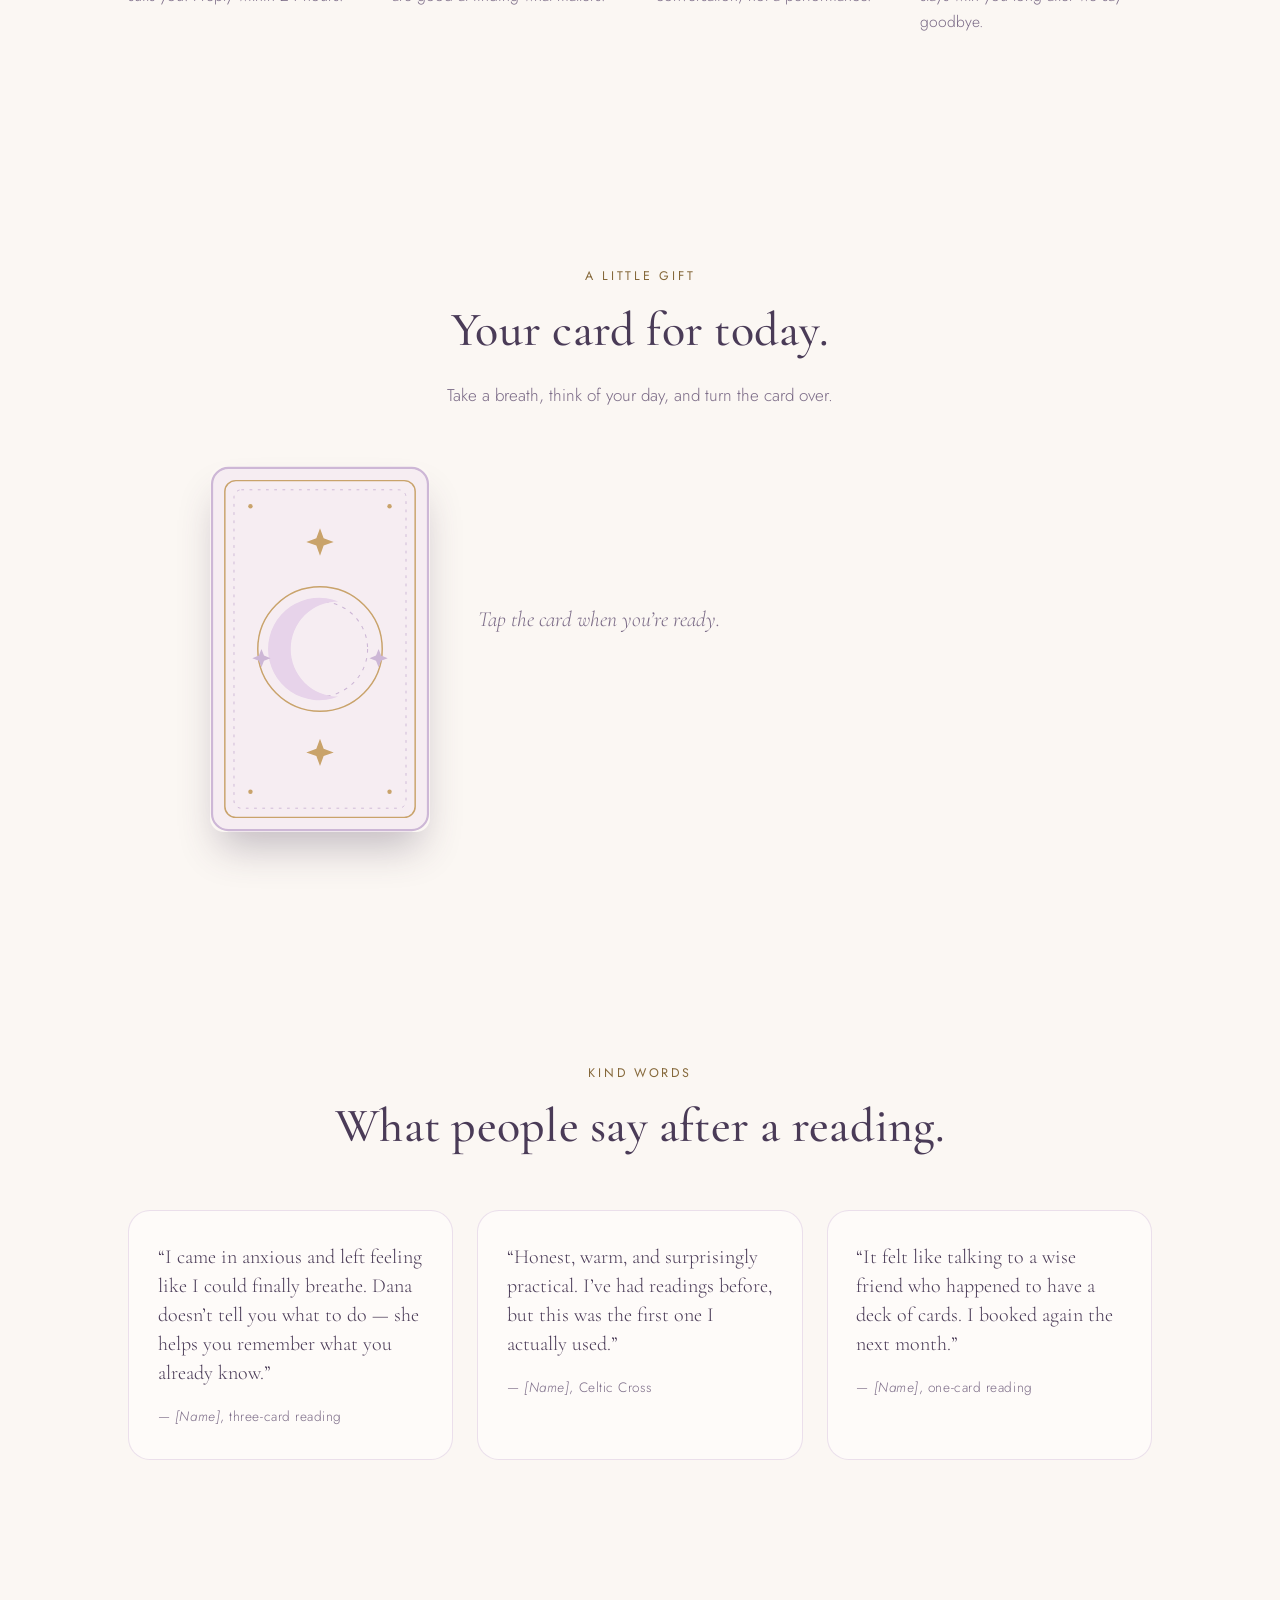
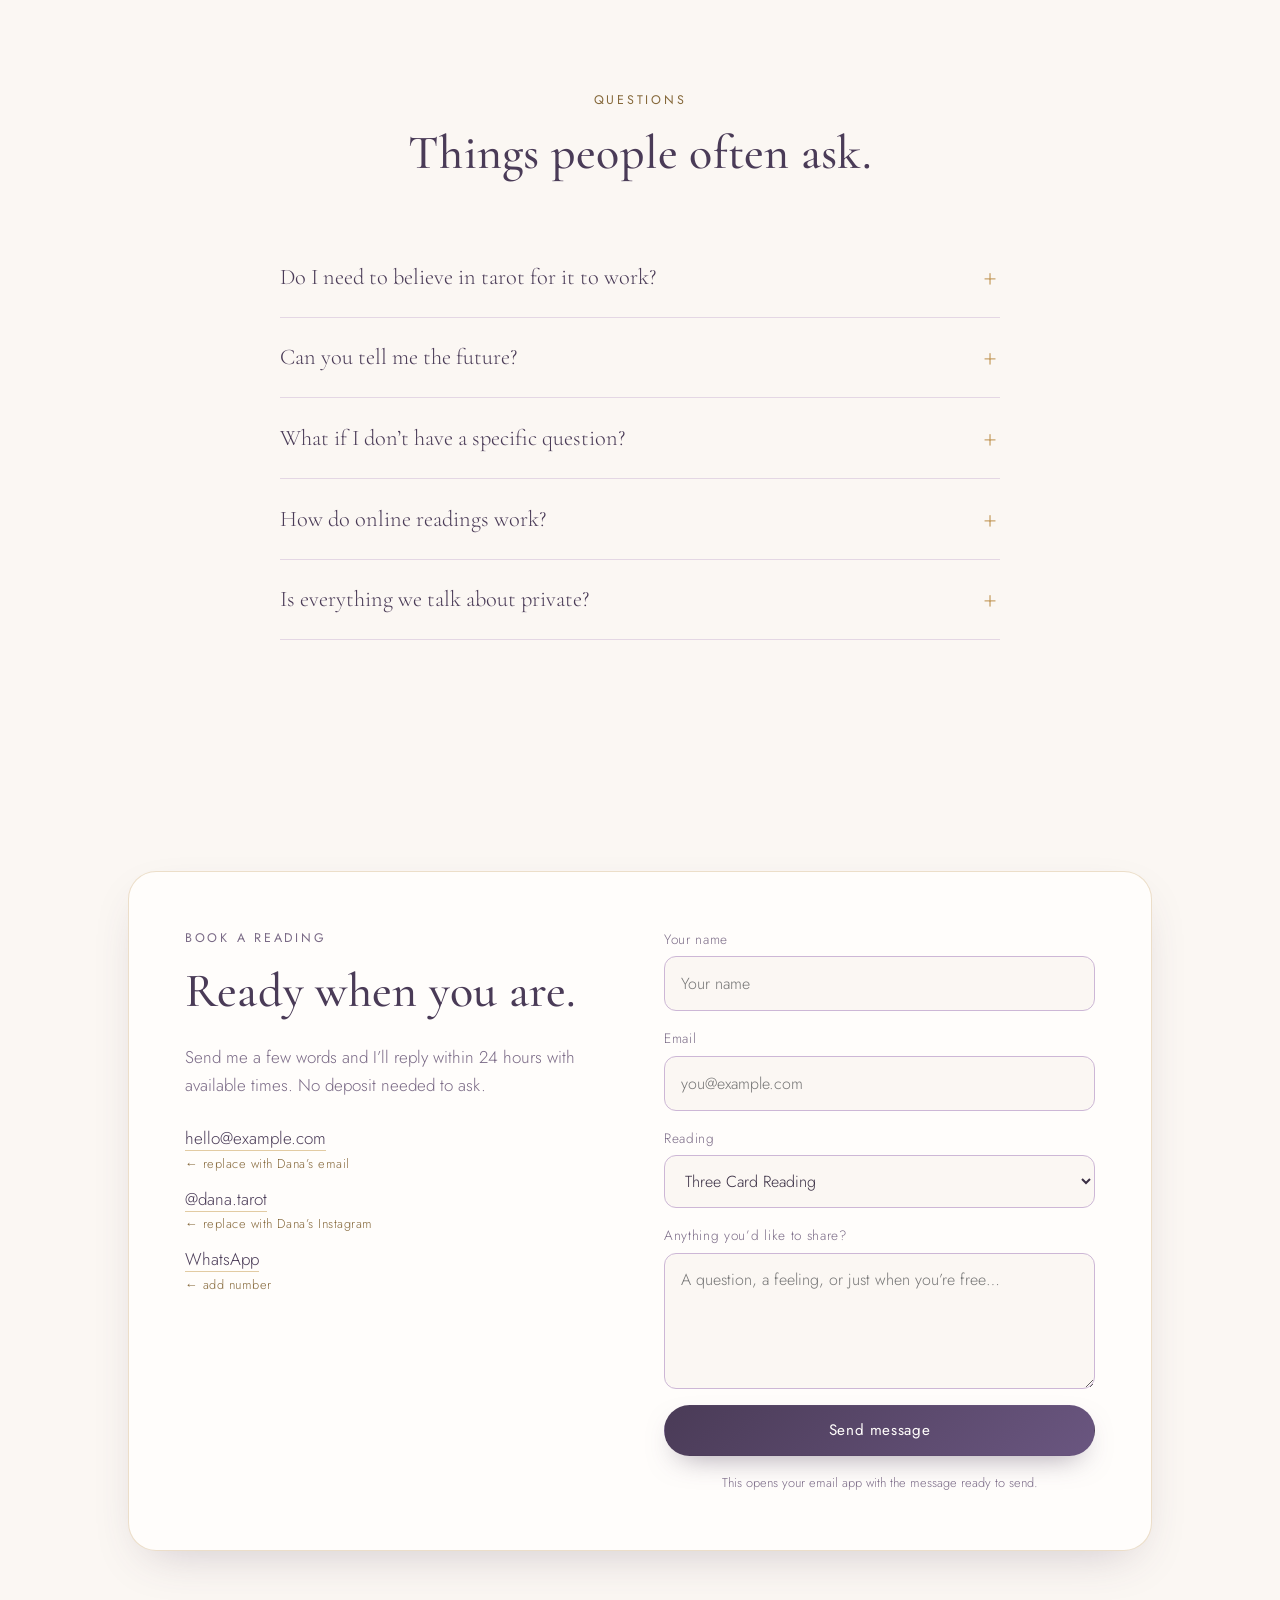
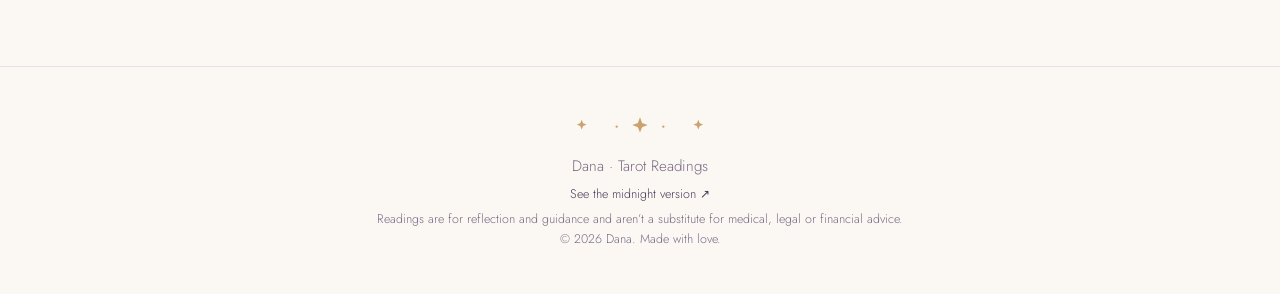
==== commit 1830b6e0: "Apply pre-publish review fixes to both versions - AA-contrast gold for text, plum focus rings, scrol" ====
--- a/index.html
+++ b/index.html
@@ -5,6 +5,12 @@
   <meta name="viewport" content="width=device-width, initial-scale=1.0">
   <title>Dana · Tarot Readings</title>
   <meta name="description" content="Gentle, intuitive tarot readings with Dana. Clarity, comfort and a little starlight for wherever you are on your path.">
+  <meta name="theme-color" content="#FBF7F3">
+  <meta property="og:title" content="Dana · Tarot Readings">
+  <meta property="og:description" content="Gentle, intuitive tarot readings with Dana. Draw your card for today, then book a reading.">
+  <meta property="og:type" content="website">
+  <link rel="apple-touch-icon" href="apple-touch-icon.png">
+  <link rel="icon" type="image/png" sizes="32x32" href="favicon-32.png">
   <link rel="icon" href="data:image/svg+xml,%3Csvg xmlns='http://www.w3.org/2000/svg' viewBox='0 0 32 32'%3E%3Ccircle cx='16' cy='16' r='11' fill='none' stroke='%23C9A36B' stroke-width='1.5'/%3E%3Cpath d='M19 7.5a9 9 0 1 0 0 17 7.5 7.5 0 0 1 0-17z' fill='%23C9A36B'/%3E%3C/svg%3E">
   <link rel="preconnect" href="https://fonts.googleapis.com">
   <link rel="preconnect" href="https://fonts.gstatic.com" crossorigin>
@@ -86,9 +92,9 @@
         <p class="reveal">I’ve been reading tarot for <strong>[X] years</strong> — first for friends around a kitchen table, and now for people all over the world. I don’t believe the cards tell you what will happen. I believe they help you see what’s already true, so you can choose with a clearer heart.</p>
         <p class="reveal">My readings are gentle but honest. You’ll always leave with something practical to hold on to — and, hopefully, a little more trust in yourself.</p>
         <ul class="about__facts reveal">
-          <li><span>✦</span> Intuitive &amp; trauma-aware approach</li>
-          <li><span>✦</span> Readings in English <em>[and other languages]</em></li>
-          <li><span>✦</span> Online via video, or in person in <em>[City]</em></li>
+          <li><span aria-hidden="true">✦</span> Intuitive &amp; trauma-aware approach</li>
+          <li><span aria-hidden="true">✦</span> Readings in English <em>[and other languages]</em></li>
+          <li><span aria-hidden="true">✦</span> Online via video, or in person in <em>[City]</em></li>
         </ul>
       </div>
     </section>
@@ -103,14 +109,14 @@
 
       <div class="cards-grid">
         <article class="offer reveal">
-          <div class="offer__icon"><svg viewBox="0 0 48 48"><path d="M24 6l3.5 9.5L37 19l-9.5 3.5L24 32l-3.5-9.5L11 19l9.5-3.5z" fill="none" stroke="currentColor" stroke-width="1.3"/></svg></div>
+          <div class="offer__icon" aria-hidden="true"><svg viewBox="0 0 48 48"><path d="M24 6l3.5 9.5L37 19l-9.5 3.5L24 32l-3.5-9.5L11 19l9.5-3.5z" fill="none" stroke="currentColor" stroke-width="1.3"/></svg></div>
           <h3>One Card</h3>
           <p class="offer__tag">A single, focused answer</p>
           <p>One question, one card, one clear message. Perfect for a quick check-in or a decision you’ve been circling.</p>
           <ul>
             <li>15 minutes</li>
-            <li>Written or live</li>
-            <li>Ideal for first-timers</li>
+            <li>Live on video, or written</li>
+            <li>Short written note to keep</li>
           </ul>
           <p class="offer__price">€<span>25</span></p>
           <a class="btn btn--soft" href="#book" data-reading="One Card">Book this reading</a>
@@ -118,7 +124,7 @@
 
         <article class="offer offer--featured reveal">
           <span class="offer__ribbon">Most loved</span>
-          <div class="offer__icon"><svg viewBox="0 0 48 48"><rect x="6" y="14" width="12" height="20" rx="2" fill="none" stroke="currentColor" stroke-width="1.3"/><rect x="18" y="10" width="12" height="20" rx="2" fill="none" stroke="currentColor" stroke-width="1.3"/><rect x="30" y="14" width="12" height="20" rx="2" fill="none" stroke="currentColor" stroke-width="1.3"/></svg></div>
+          <div class="offer__icon" aria-hidden="true"><svg viewBox="0 0 48 48"><rect x="6" y="14" width="12" height="20" rx="2" fill="none" stroke="currentColor" stroke-width="1.3"/><rect x="18" y="10" width="12" height="20" rx="2" fill="none" stroke="currentColor" stroke-width="1.3"/><rect x="30" y="14" width="12" height="20" rx="2" fill="none" stroke="currentColor" stroke-width="1.3"/></svg></div>
           <h3>Three Card Reading</h3>
           <p class="offer__tag">Past · Present · Future</p>
           <p>A gentle look at where you’ve come from, where you are, and where the energy is moving. Space for one or two questions.</p>
@@ -132,7 +138,7 @@
         </article>
 
         <article class="offer reveal">
-          <div class="offer__icon"><svg viewBox="0 0 48 48"><circle cx="24" cy="24" r="16" fill="none" stroke="currentColor" stroke-width="1.3"/><path d="M24 8v32M8 24h32M12.7 12.7l22.6 22.6M35.3 12.7L12.7 35.3" stroke="currentColor" stroke-width="1" opacity=".6"/></svg></div>
+          <div class="offer__icon" aria-hidden="true"><svg viewBox="0 0 48 48"><circle cx="24" cy="24" r="16" fill="none" stroke="currentColor" stroke-width="1.3"/><path d="M24 8v32M8 24h32M12.7 12.7l22.6 22.6M35.3 12.7L12.7 35.3" stroke="currentColor" stroke-width="1" opacity=".6"/></svg></div>
           <h3>Celtic Cross</h3>
           <p class="offer__tag">The full picture</p>
           <p>A deep ten-card reading for the big questions — relationships, work, a crossroads. We take our time.</p>
@@ -158,7 +164,7 @@
         <li class="reveal">
           <span class="steps__num">1</span>
           <h3>Choose &amp; book</h3>
-          <p>Pick a reading and send a short message with a day and time that suits you. Dana replies within 24 hours.</p>
+          <p>Pick a reading and send me a short message with a day and time that suits you. I reply within 24 hours.</p>
         </li>
         <li class="reveal">
           <span class="steps__num">2</span>
@@ -266,7 +272,7 @@
         <div class="book__text">
           <p class="eyebrow">Book a reading</p>
           <h2>Ready when you are.</h2>
-          <p>Send a few words and Dana will reply within 24 hours with available times. No deposit needed to ask.</p>
+          <p>Send me a few words and I’ll reply within 24 hours with available times. No deposit needed to ask.</p>
           <ul class="book__contact">
             <li><a href="mailto:hello@example.com">hello@example.com</a> <small>← replace with Dana’s email</small></li>
             <li><a href="https://instagram.com/" target="_blank" rel="noopener">@dana.tarot</a> <small>← replace with Dana’s Instagram</small></li>
@@ -274,7 +280,7 @@
           </ul>
         </div>
 
-        <form class="book__form" id="book-form" action="mailto:hello@example.com" method="post" enctype="text/plain">
+        <form class="book__form" id="book-form" action="mailto:hello@example.com?subject=Reading%20request%20from%20the%20website" method="post" enctype="text/plain">
           <label>
             <span>Your name</span>
             <input type="text" name="name" required autocomplete="name" placeholder="Your name">
--- a/styles.css
+++ b/styles.css
@@ -11,6 +11,7 @@
   --plum: #4A3B57;
   --plum-soft: #7A6A86;
   --gold: #C9A36B;
+  --gold-ink: #85683A;   /* gold for text — passes WCAG AA on cream/white */
   --gold-soft: #E2CBA3;
   --ink: #3A2F44;
   --white: #FFFDFB;
@@ -26,7 +27,7 @@
 }
 
 *, *::before, *::after { box-sizing: border-box; }
-html { scroll-behavior: smooth; }
+html { scroll-behavior: smooth; scroll-padding-top: 96px; }
 body {
   margin: 0;
   font-family: var(--body);
@@ -64,7 +65,7 @@
   font-size: .78rem;
   letter-spacing: .22em;
   text-transform: uppercase;
-  color: var(--gold);
+  color: var(--gold-ink);
   margin: 0 0 1rem;
   font-weight: 400;
 }
@@ -116,7 +117,7 @@
   font-family: var(--display); font-size: 1.65rem; font-weight: 500; color: var(--plum);
 }
 .brand__moon { width: 26px; height: 26px; align-self: center; color: var(--gold); }
-.brand small { font-family: var(--body); font-size: .7rem; letter-spacing: .25em; text-transform: uppercase; color: var(--gold); }
+.brand small { font-family: var(--body); font-size: .75rem; letter-spacing: .25em; text-transform: uppercase; color: var(--gold-ink); margin-left: .2rem; }
 
 .site-nav { display: flex; gap: 1.8rem; align-items: center; }
 .site-nav a {
@@ -138,7 +139,7 @@
 .site-nav .nav-cta:hover { background: var(--white); border-color: var(--gold); }
 
 .nav-toggle {
-  display: none; background: none; border: 0; width: 40px; height: 40px;
+  display: none; background: none; border: 0; width: 44px; height: 44px;
   cursor: pointer; flex-direction: column; justify-content: center; gap: 6px; align-items: center;
 }
 .nav-toggle span { width: 22px; height: 1.5px; background: var(--plum); transition: transform .3s, opacity .3s; }
@@ -241,24 +242,25 @@
   box-shadow: var(--shadow-soft);
   transition: transform .4s var(--ease), box-shadow .4s;
 }
-.offer:hover { transform: translateY(-6px); box-shadow: var(--shadow); }
+.offer.reveal.is-visible { transition: opacity .9s var(--ease), transform .9s var(--ease), translate .4s var(--ease), box-shadow .4s; }
+.offer:hover { translate: 0 -6px; box-shadow: var(--shadow); }
 .offer--featured {
   background: linear-gradient(180deg, #FFFDFB, #F7EEF4);
   border-color: var(--gold-soft);
 }
 .offer__ribbon {
   position: absolute; top: -12px; left: 50%; transform: translateX(-50%);
-  background: var(--gold); color: var(--white);
-  font-size: .7rem; letter-spacing: .2em; text-transform: uppercase;
+  background: var(--gold-ink); color: var(--white);
+  font-size: .72rem; letter-spacing: .2em; text-transform: uppercase;
   padding: .35rem .9rem; border-radius: 999px;
 }
 .offer__icon { width: 48px; height: 48px; color: var(--gold); margin-bottom: 1rem; }
 .offer h3 { margin-bottom: .15rem; }
-.offer__tag { font-size: .85rem; letter-spacing: .1em; text-transform: uppercase; color: var(--gold); margin: 0 0 1rem; }
+.offer__tag { font-size: .85rem; letter-spacing: .1em; text-transform: uppercase; color: var(--gold-ink); margin: 0 0 1rem; }
 .offer p { color: var(--plum-soft); margin: 0 0 1rem; }
 .offer ul { list-style: none; padding: 0; margin: 0 0 1.5rem; font-size: .95rem; color: var(--plum); }
 .offer ul li { padding: .35rem 0; border-top: 1px dashed rgba(205,183,214,.6); }
-.offer ul li::before { content: '✦ '; color: var(--gold); font-size: .7rem; }
+.offer ul li::before { content: '✦ ' / ''; color: var(--gold); font-size: .7rem; }
 .offer__price { margin-top: auto; font-family: var(--display); font-size: 1.4rem; color: var(--plum); margin-bottom: 1rem; }
 .offer__price span { font-size: 2.4rem; font-weight: 500; }
 .offer .btn { width: 100%; }
@@ -284,7 +286,7 @@
   width: 220px; height: 366px; perspective: 1400px;
   outline-offset: 8px; border-radius: 14px;
 }
-.tarot-card:focus-visible { outline: 2px solid var(--gold); }
+.tarot-card:focus-visible { outline: 2px solid var(--plum); }
 .tarot-card__inner {
   position: relative; width: 100%; height: 100%;
   transition: transform 1.1s var(--ease);
@@ -315,7 +317,7 @@
   display: flex; flex-direction: column; align-items: center; justify-content: space-between;
   padding: 1rem .8rem;
 }
-.tarot-card__num { font-family: var(--display); font-size: 1.1rem; color: var(--gold); letter-spacing: .15em; }
+.tarot-card__num { font-family: var(--display); font-size: 1.1rem; color: var(--gold-ink); letter-spacing: .15em; }
 .tarot-card__symbol { width: 120px; height: 120px; color: var(--plum); }
 .tarot-card__symbol svg { width: 100%; height: 100%; }
 .tarot-card__name { font-family: var(--display); font-size: 1.45rem; color: var(--plum); text-align: center; line-height: 1.1; }
@@ -323,7 +325,7 @@
 .daily__reading { min-height: 140px; }
 .daily__hint { color: var(--plum-soft); font-style: italic; font-family: var(--display); font-size: 1.35rem; }
 .daily__reading h3 { font-size: 2rem; margin-bottom: .2rem; }
-.daily__reading .keywords { color: var(--gold); font-size: .8rem; letter-spacing: .18em; text-transform: uppercase; margin: 0 0 1rem; }
+.daily__reading .keywords { color: var(--gold-ink); font-size: .8rem; letter-spacing: .18em; text-transform: uppercase; margin: 0 0 1rem; }
 .daily__reading p.meaning { color: var(--plum-soft); margin: 0 0 1.2rem; }
 .daily__reading .btn { margin-top: .2rem; }
 .daily__reading > * { animation: rise .8s var(--ease) both; }
@@ -356,7 +358,7 @@
 }
 .faq summary::-webkit-details-marker { display: none; }
 .faq summary::after {
-  content: '+'; position: absolute; right: .2rem; top: 50%; transform: translateY(-50%);
+  content: '+' / ''; position: absolute; right: .2rem; top: 50%; transform: translateY(-50%);
   font-family: var(--body); font-weight: 300; color: var(--gold); font-size: 1.5rem;
   transition: transform .3s var(--ease);
 }
@@ -374,7 +376,7 @@
 .book__text p { color: var(--plum-soft); }
 .book__contact { list-style: none; padding: 0; margin: 1.5rem 0 0; display: grid; gap: .6rem; }
 .book__contact a { border-bottom: 1px solid var(--gold-soft); }
-.book__contact small { display: block; color: var(--gold); font-size: .75rem; letter-spacing: .04em; }
+.book__contact small { display: block; color: var(--gold-ink); font-size: .8rem; letter-spacing: .04em; }
 .book__form { display: grid; gap: 1rem; }
 .book__form label { display: grid; gap: .35rem; font-size: .85rem; letter-spacing: .05em; color: var(--plum-soft); }
 .book__form input, .book__form select, .book__form textarea {
@@ -384,8 +386,10 @@
   transition: border-color .25s, box-shadow .25s;
 }
 .book__form input:focus, .book__form select:focus, .book__form textarea:focus {
-  outline: none; border-color: var(--gold); box-shadow: 0 0 0 4px rgba(201,163,107,.15);
-}
+  border-color: var(--plum); box-shadow: 0 0 0 4px rgba(74,59,87,.14);
+}
+.book__form input:focus-visible, .book__form select:focus-visible, .book__form textarea:focus-visible,
+.btn:focus-visible, .site-nav a:focus-visible, .nav-toggle:focus-visible, .brand:focus-visible { outline: 2px solid var(--plum); outline-offset: 3px; }
 .book__form textarea { resize: vertical; }
 .book__note { font-size: .8rem; color: var(--plum-soft); margin: 0; text-align: center; }
 
@@ -405,7 +409,11 @@
 .reveal.is-visible { opacity: 1; transform: none; }
 @media (prefers-reduced-motion: reduce) {
   .reveal { opacity: 1; transform: none; transition: none; }
-  .sky .star, .fan__card, .hero__moon { animation: none; }
+  .sky .star, .fan__card, .hero__moon, .tarot-card.is-shuffling .tarot-card__inner, .daily__reading > * { animation: none; }
+  .tarot-card__inner, .btn, .offer { transition: none; }
+  .tarot-card:not(.is-flipped):hover .tarot-card__inner { transform: none; }
+  .btn:hover { transform: none; }
+  .offer:hover { translate: none; }
   html { scroll-behavior: auto; }
 }
 
@@ -422,7 +430,7 @@
   .book__card { grid-template-columns: 1fr; }
   .daily__stage { grid-template-columns: 1fr; justify-items: center; text-align: center; }
 }
-@media (max-width: 720px) {
+@media (max-width: 760px) {
   .nav-toggle { display: flex; }
   .site-nav {
     position: absolute; top: 100%; left: 0; right: 0;
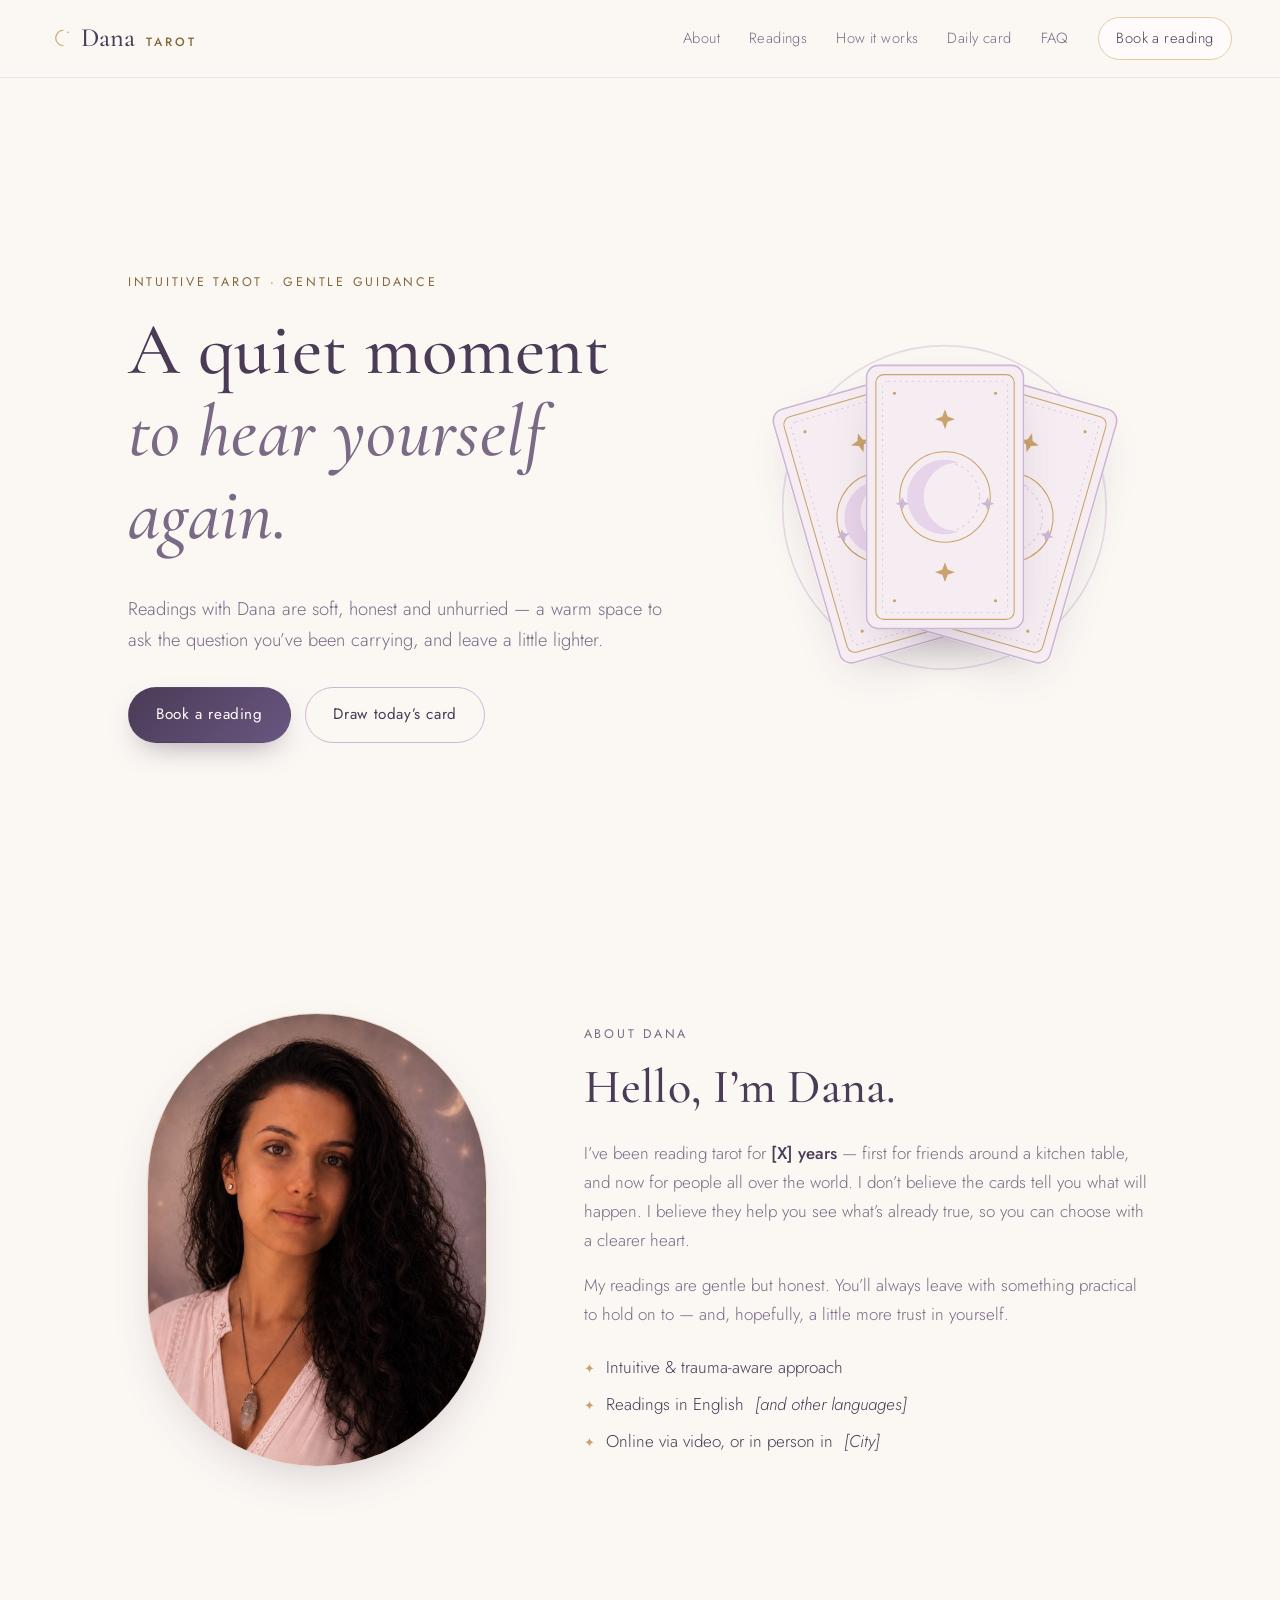
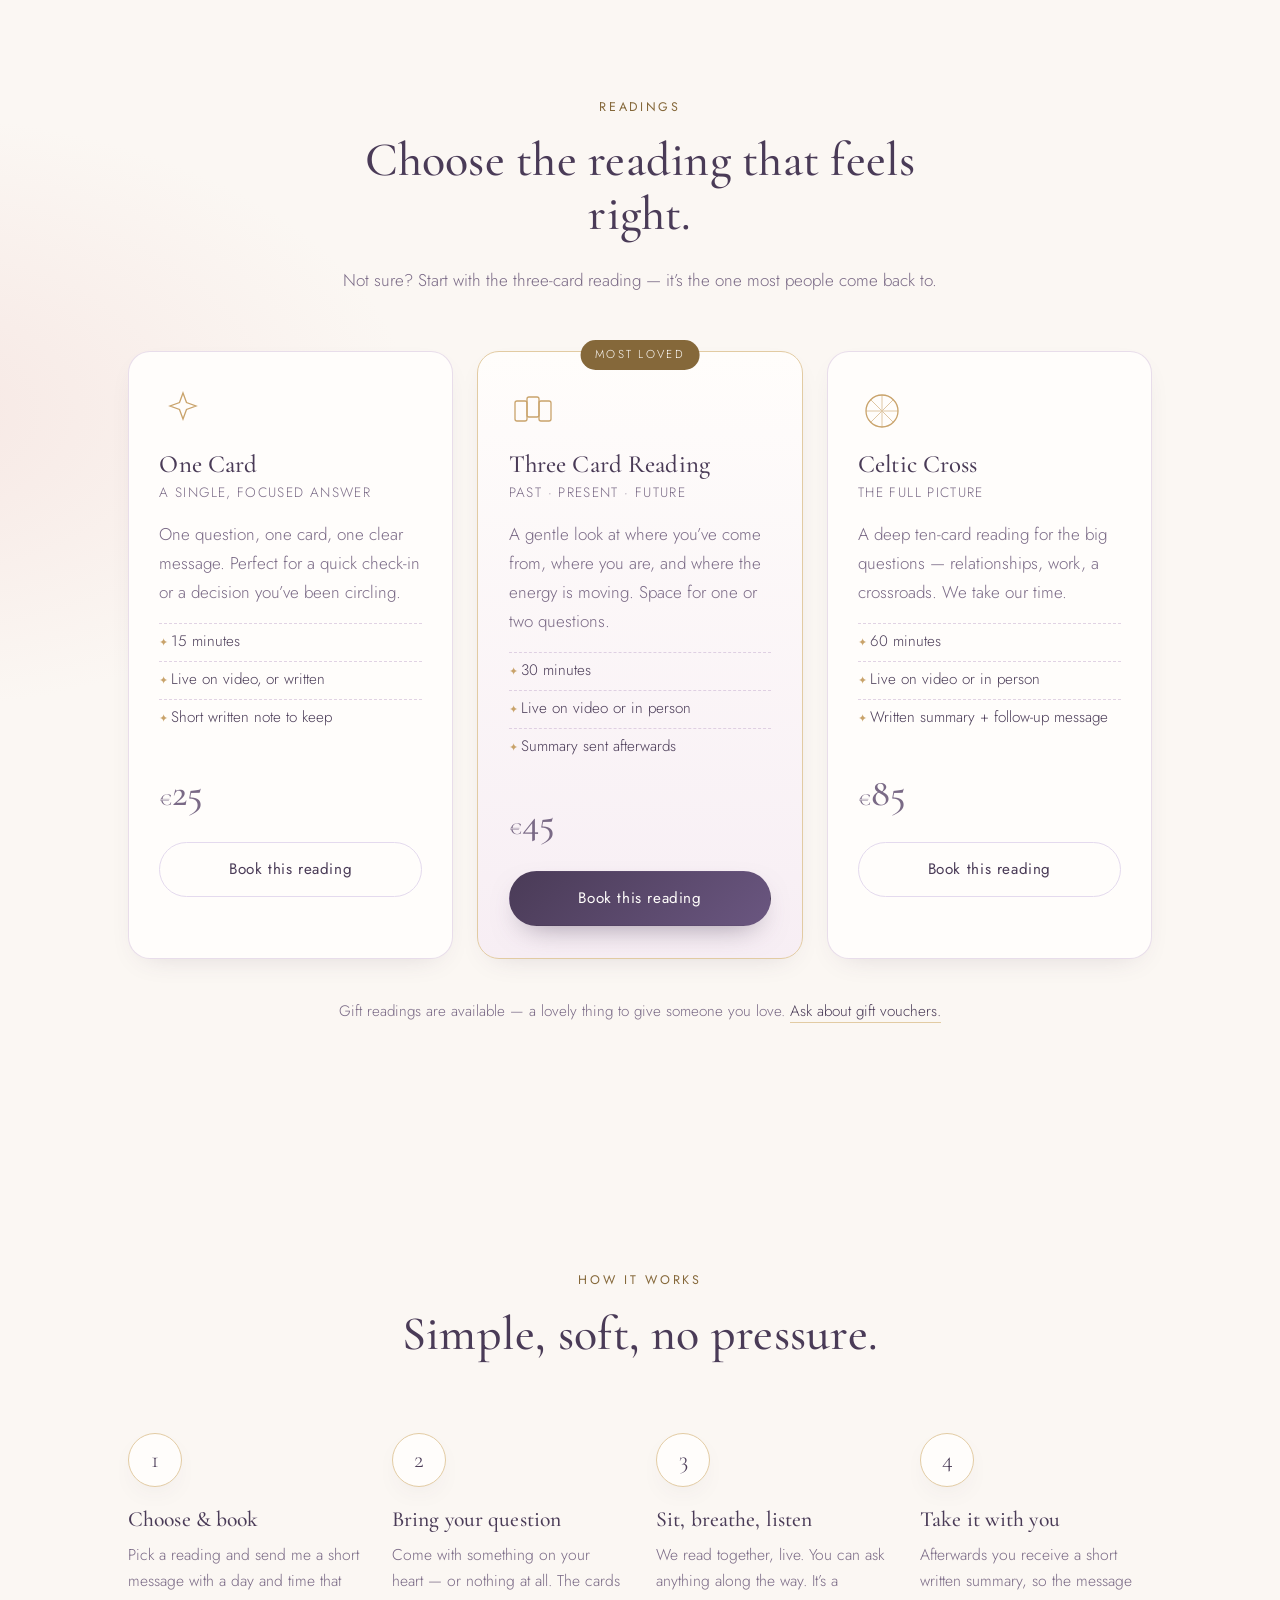
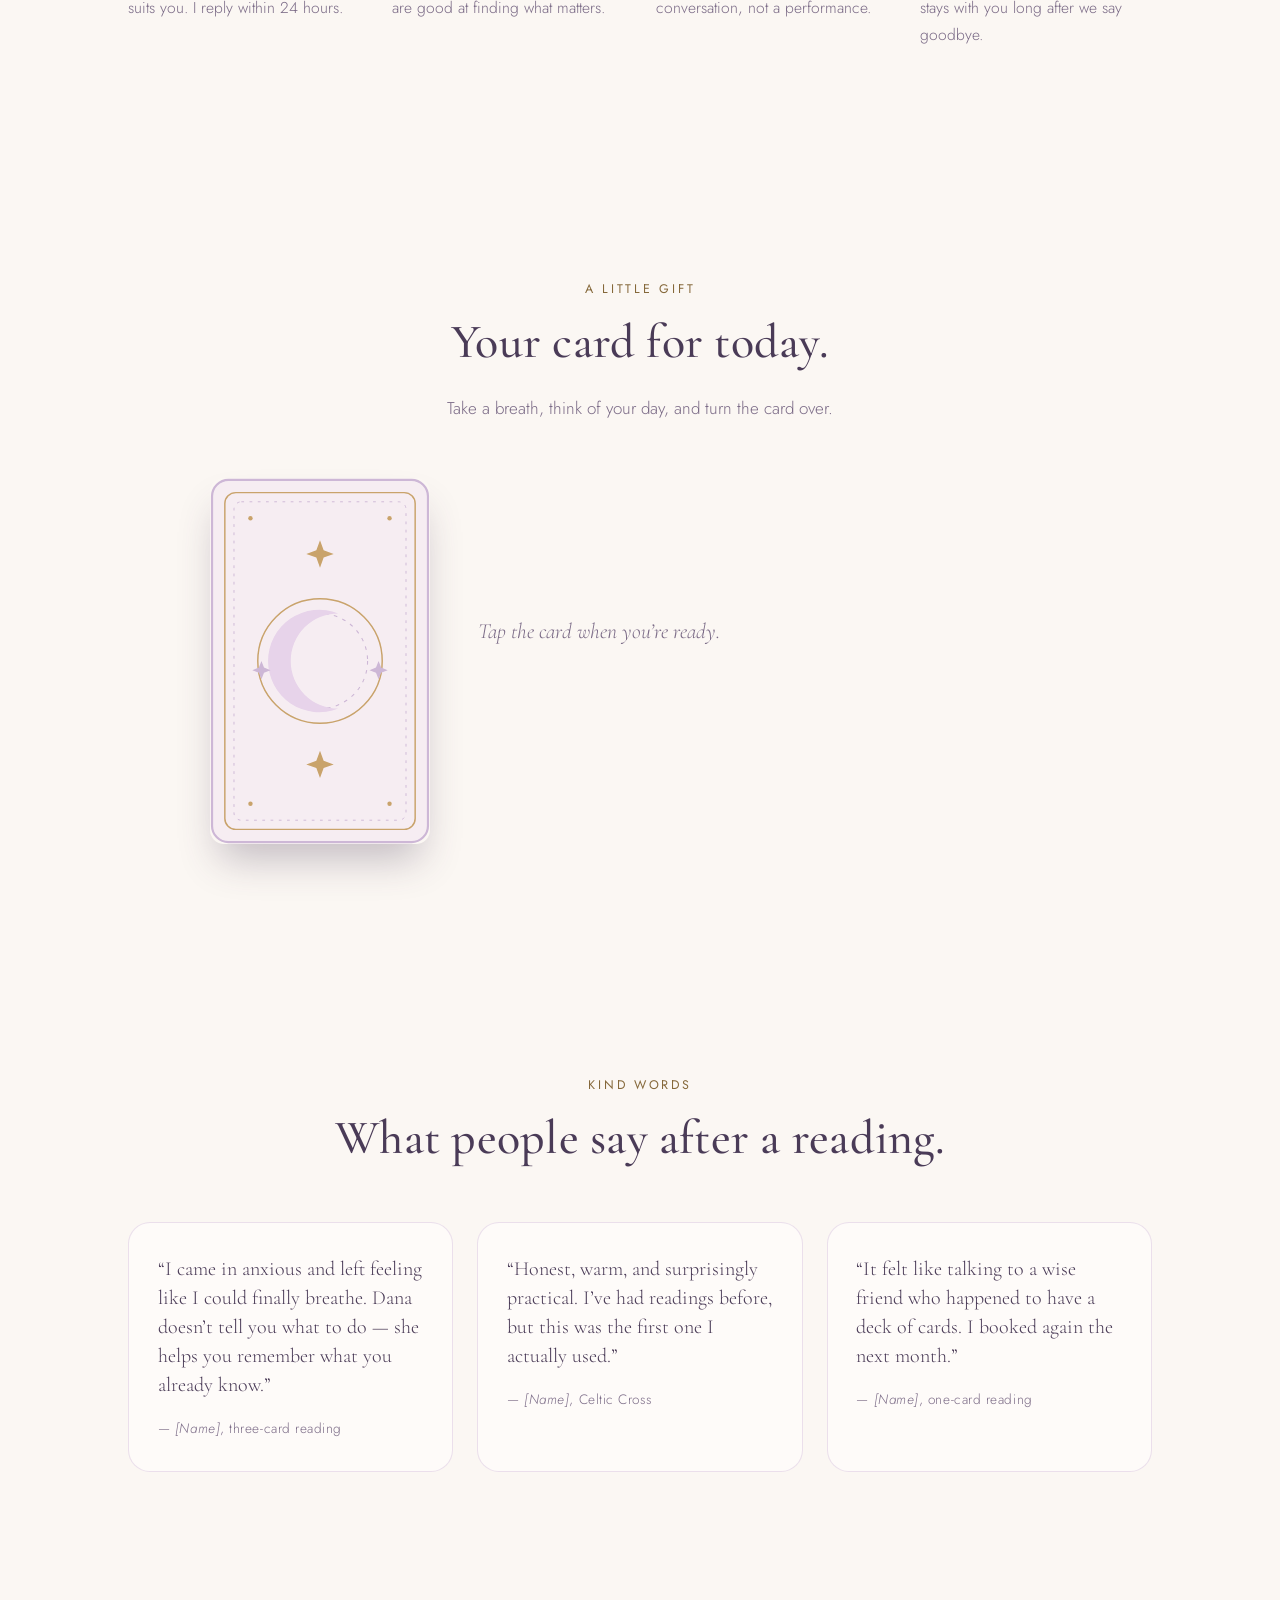
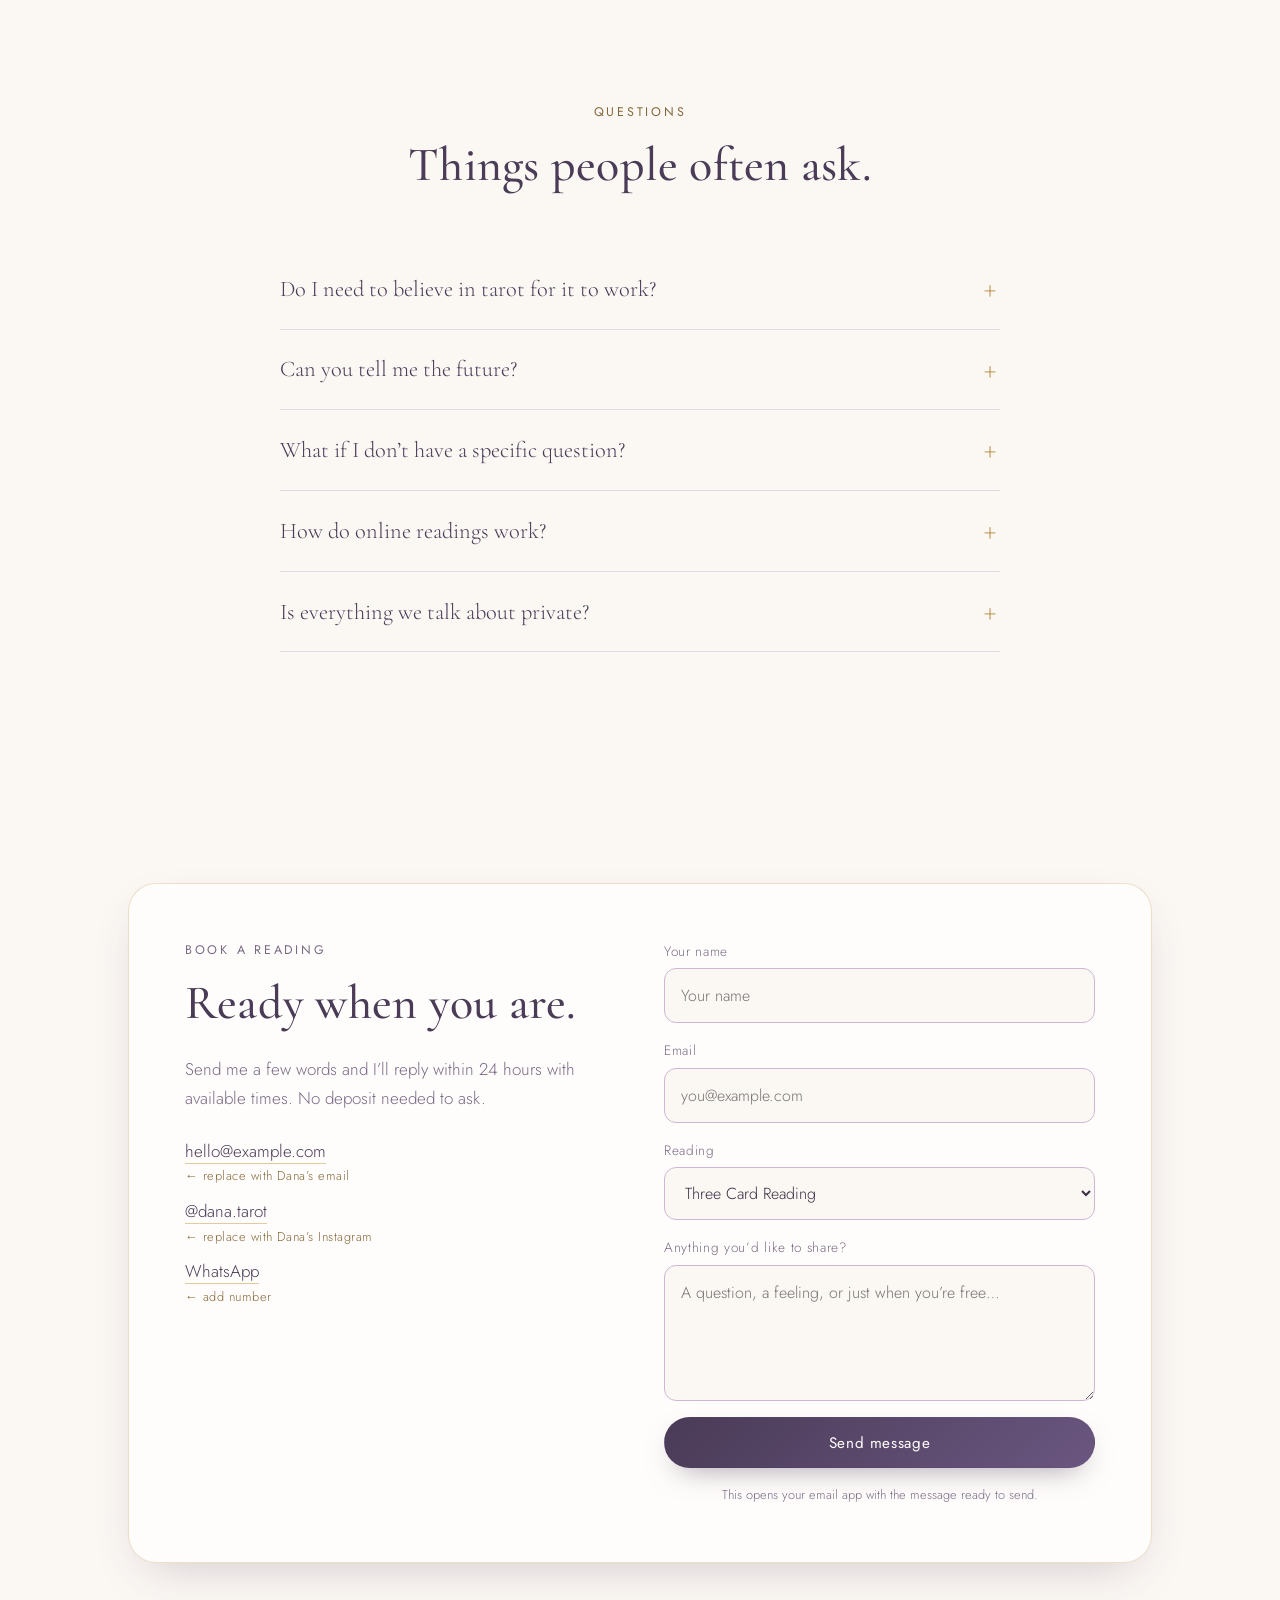
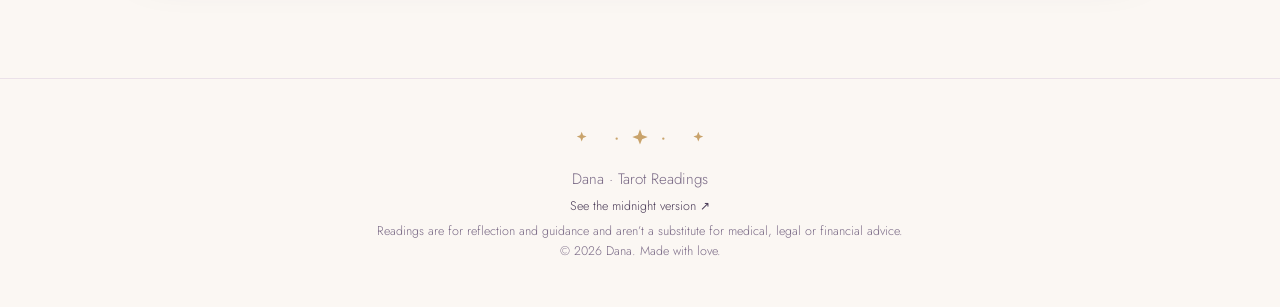
==== commit ec7adb70: "Add Dana's portrait to both versions and link previews Co-Authored-By: Claude Fable 5 <noreply@anthr" ====
--- a/index.html
+++ b/index.html
@@ -9,6 +9,10 @@
   <meta property="og:title" content="Dana · Tarot Readings">
   <meta property="og:description" content="Gentle, intuitive tarot readings with Dana. Draw your card for today, then book a reading.">
   <meta property="og:type" content="website">
+  <meta property="og:image" content="https://eliotmurrah.github.io/dana-tarot/assets/dana-square.jpg">
+  <meta property="og:image:width" content="1200">
+  <meta property="og:image:height" content="1200">
+  <meta name="twitter:card" content="summary_large_image">
   <link rel="apple-touch-icon" href="apple-touch-icon.png">
   <link rel="icon" type="image/png" sizes="32x32" href="favicon-32.png">
   <link rel="icon" href="data:image/svg+xml,%3Csvg xmlns='http://www.w3.org/2000/svg' viewBox='0 0 32 32'%3E%3Ccircle cx='16' cy='16' r='11' fill='none' stroke='%23C9A36B' stroke-width='1.5'/%3E%3Cpath d='M19 7.5a9 9 0 1 0 0 17 7.5 7.5 0 0 1 0-17z' fill='%23C9A36B'/%3E%3C/svg%3E">
@@ -73,18 +77,7 @@
     <!-- ═══════════ ABOUT ═══════════ -->
     <section class="section about" id="about">
       <div class="about__portrait reveal">
-        <!-- Replace with Dana's photo: <img src="assets/dana.jpg" alt="Dana"> -->
-        <div class="portrait-placeholder" role="img" aria-label="Portrait of Dana (placeholder)">
-          <svg viewBox="0 0 200 260" aria-hidden="true">
-            <defs><linearGradient id="pg" x1="0" y1="0" x2="0" y2="1"><stop offset="0" stop-color="#EBDDEF"/><stop offset="1" stop-color="#F7E3DE"/></linearGradient></defs>
-            <rect width="200" height="260" rx="100" fill="url(#pg)"/>
-            <circle cx="100" cy="96" r="34" fill="none" stroke="#B89AC7" stroke-width="1.2"/>
-            <path d="M42 230c8-46 36-70 58-70s50 24 58 70" fill="none" stroke="#B89AC7" stroke-width="1.2"/>
-            <path d="M150 40l2.5 6 6 2.5-6 2.5-2.5 6-2.5-6-6-2.5 6-2.5z" fill="#C9A36B"/>
-            <path d="M44 60l1.6 4 4 1.6-4 1.6-1.6 4-1.6-4-4-1.6 4-1.6z" fill="#C9A36B"/>
-          </svg>
-          <span>Dana’s photo goes here</span>
-        </div>
+        <img src="assets/dana-portrait.jpg" srcset="assets/dana-portrait-sm.jpg 470w, assets/dana-portrait.jpg 940w" sizes="(max-width: 980px) 80vw, 340px" width="940" height="1254" alt="Dana, smiling softly, wearing a crystal pendant" loading="lazy">
       </div>
       <div class="about__text">
         <p class="eyebrow reveal">About Dana</p>
--- a/styles.css
+++ b/styles.css
@@ -223,7 +223,7 @@
   position: absolute; bottom: 1.4rem; left: 0; right: 0; text-align: center;
   font-size: .8rem; letter-spacing: .08em; color: var(--plum-soft);
 }
-.about__portrait img { border-radius: 200px; box-shadow: var(--shadow); max-width: 340px; margin: 0 auto; }
+.about__portrait img { border-radius: 200px; box-shadow: var(--shadow); max-width: 340px; width: 100%; height: auto; margin: 0 auto; border: 1px solid rgba(201,163,107,.35); aspect-ratio: 940 / 1254; object-fit: cover; }
 .about__text p { color: var(--plum-soft); }
 .about__text p strong { color: var(--plum); }
 .about__facts { list-style: none; padding: 0; margin: 1.5rem 0 0; display: grid; gap: .5rem; }
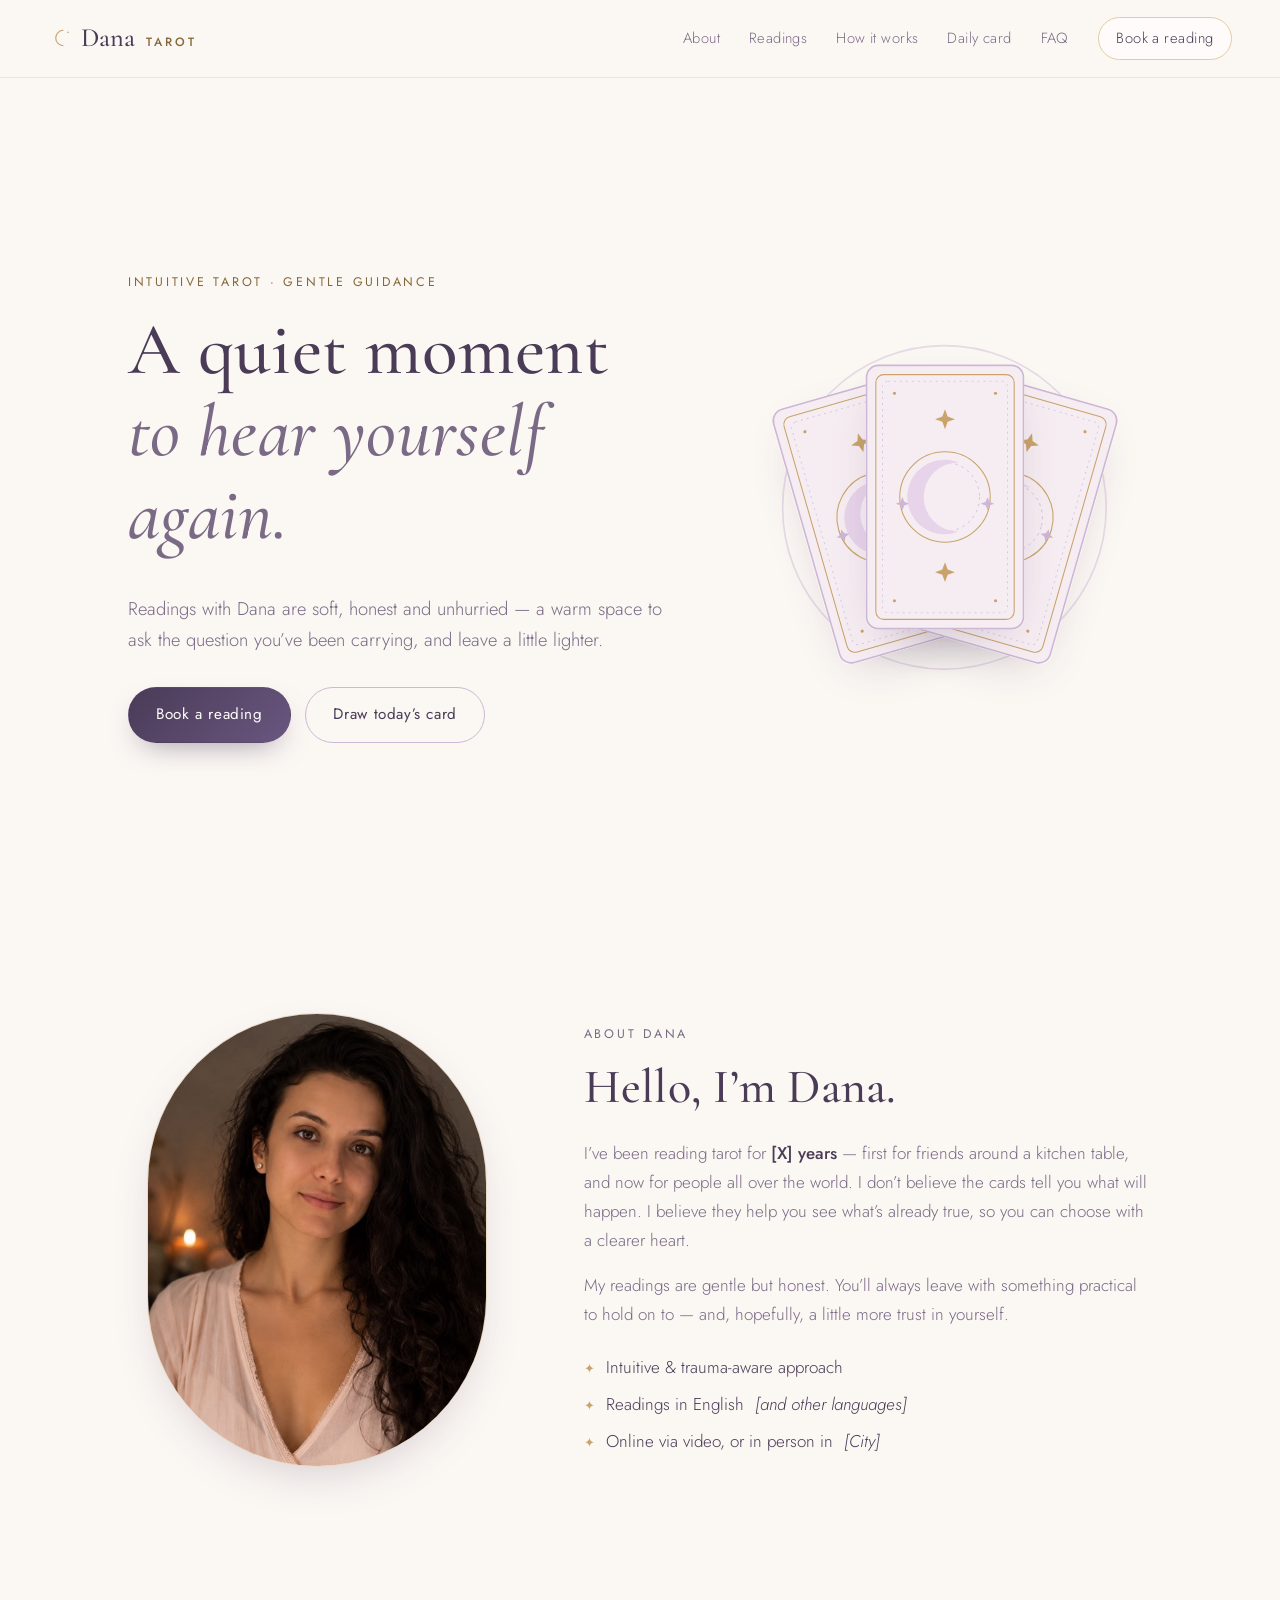
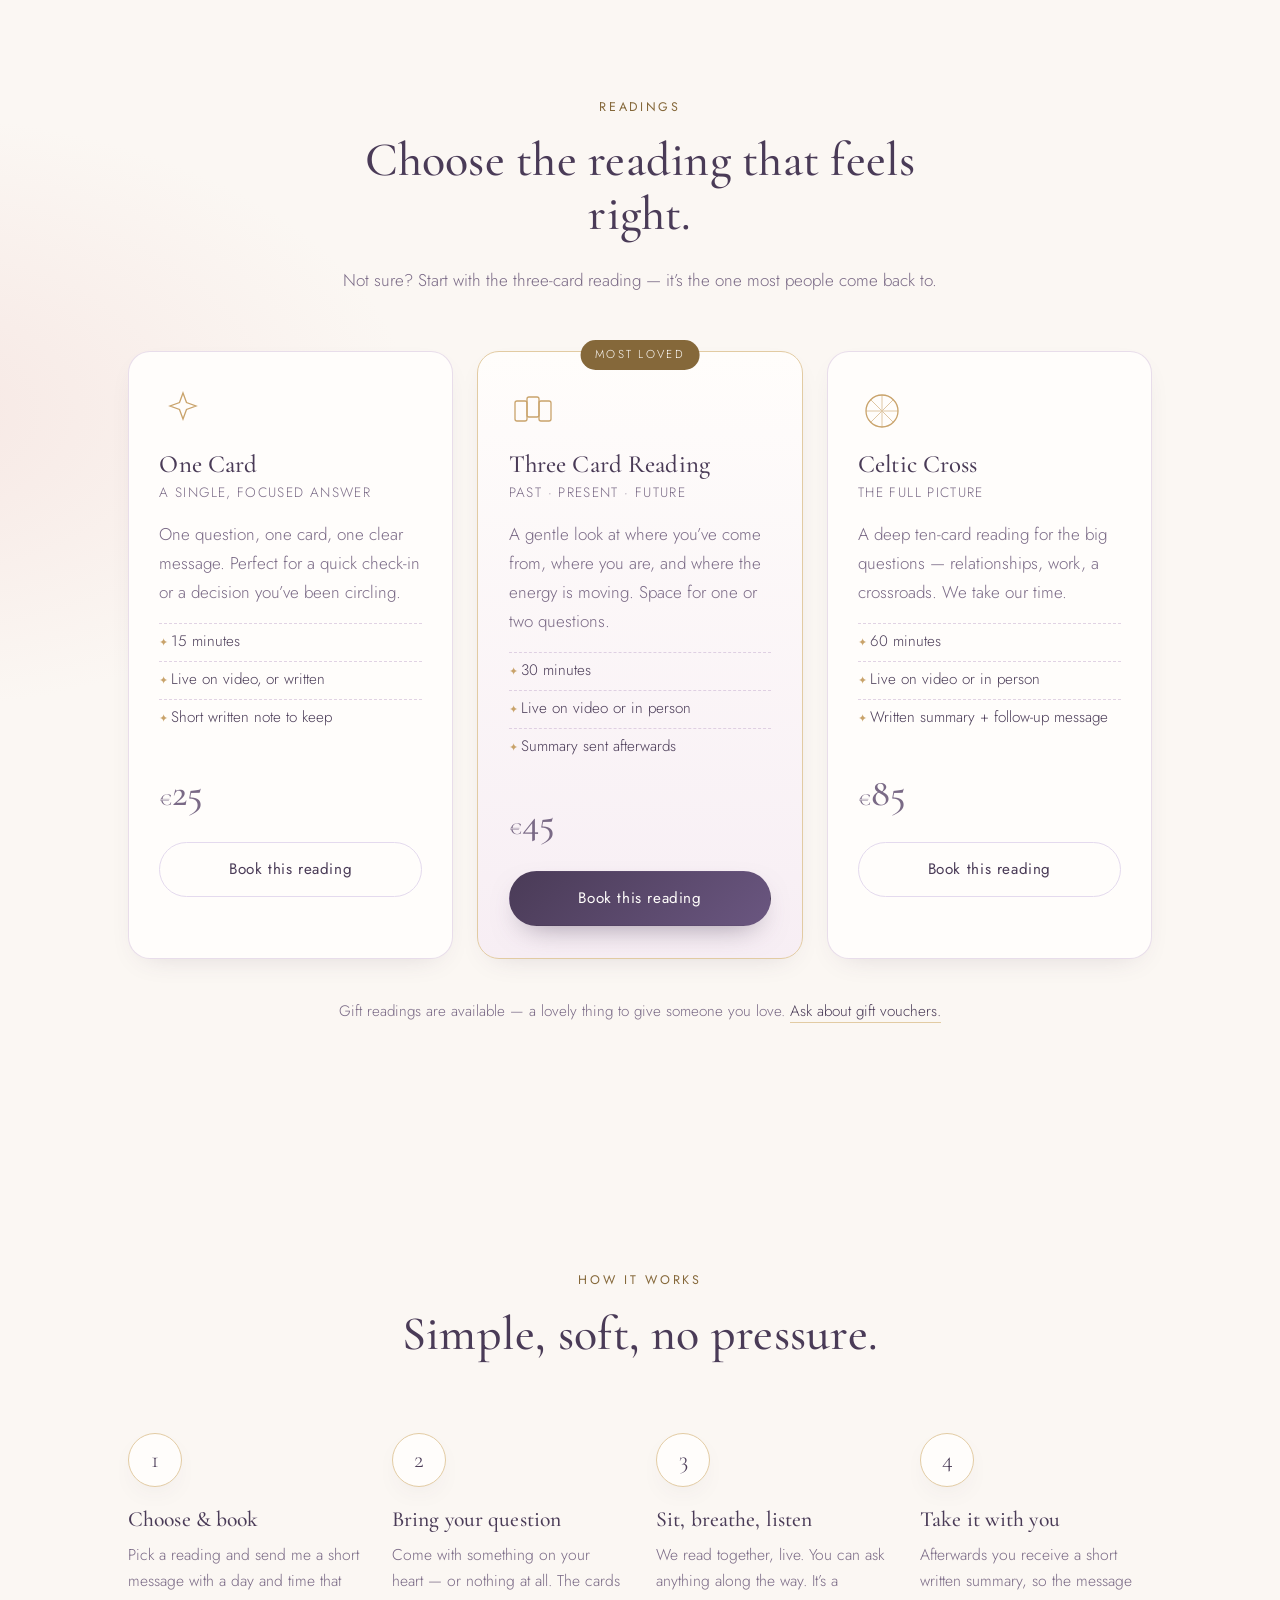
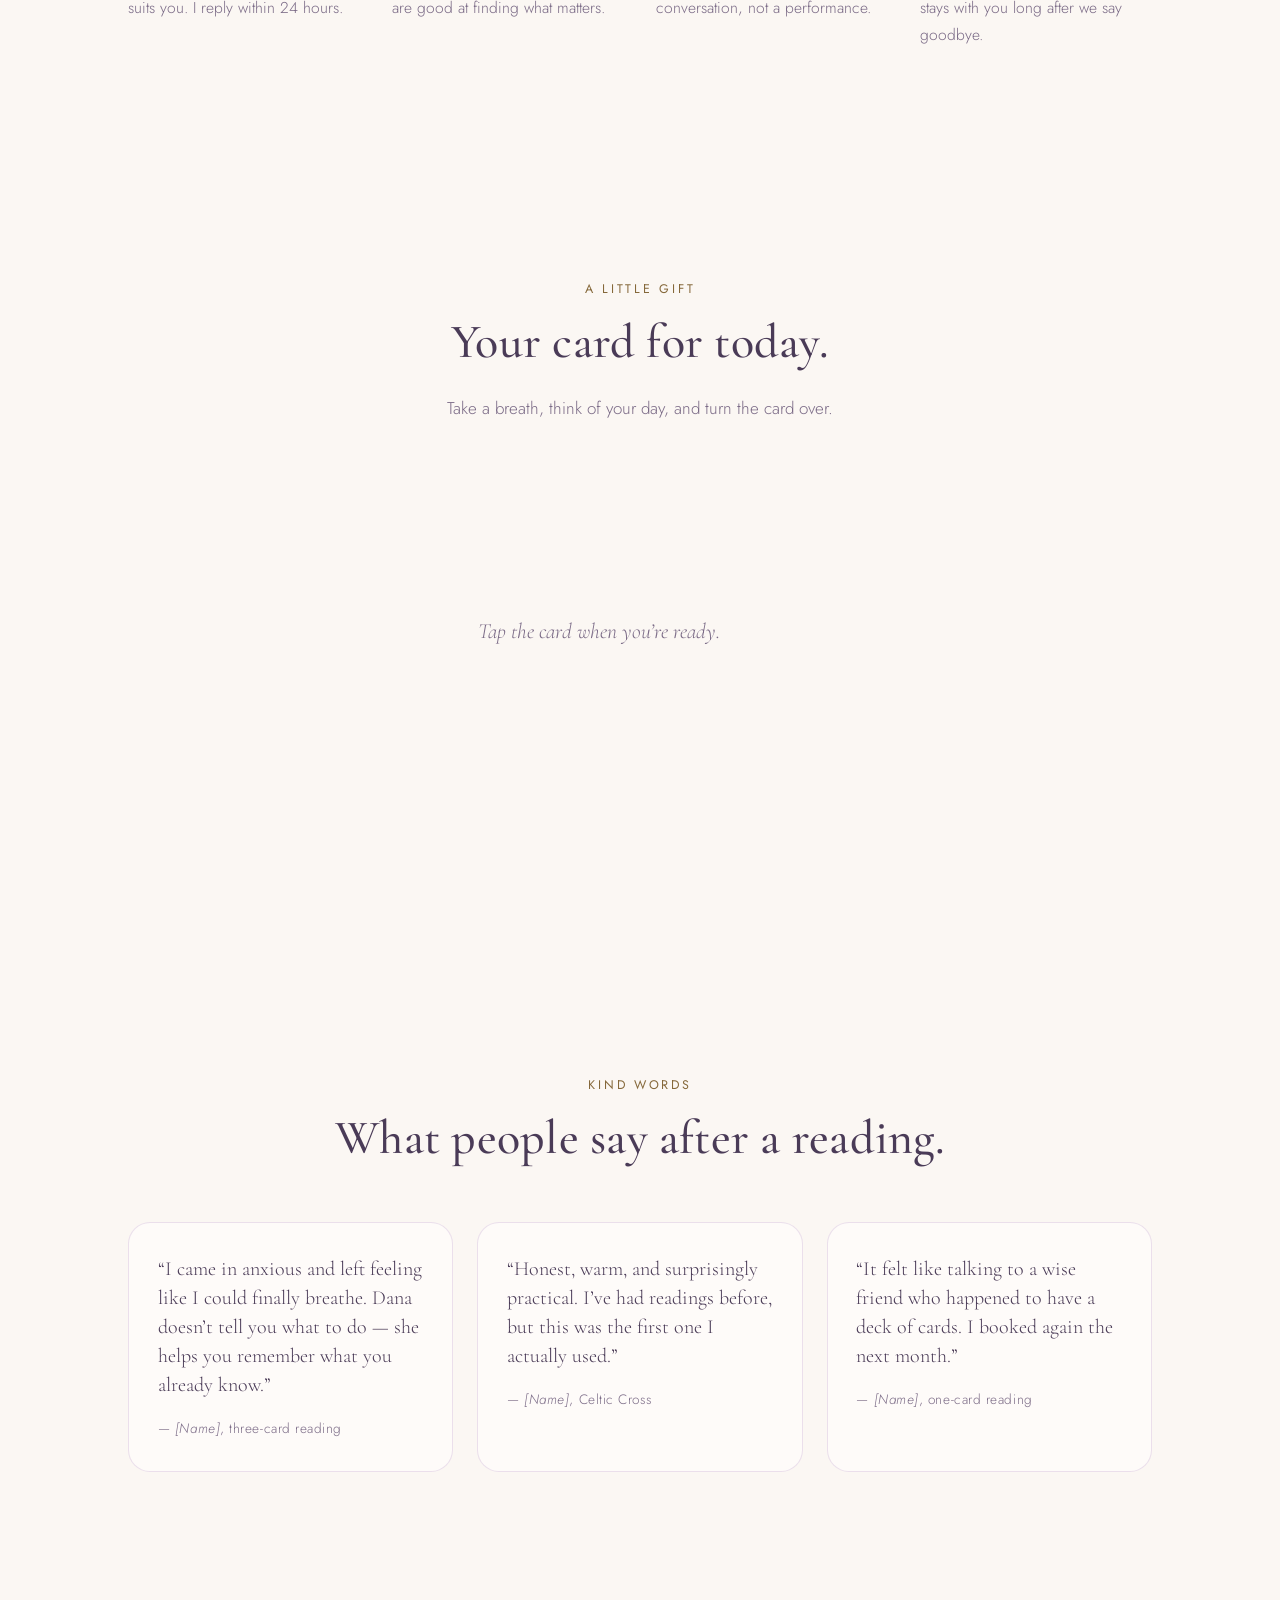
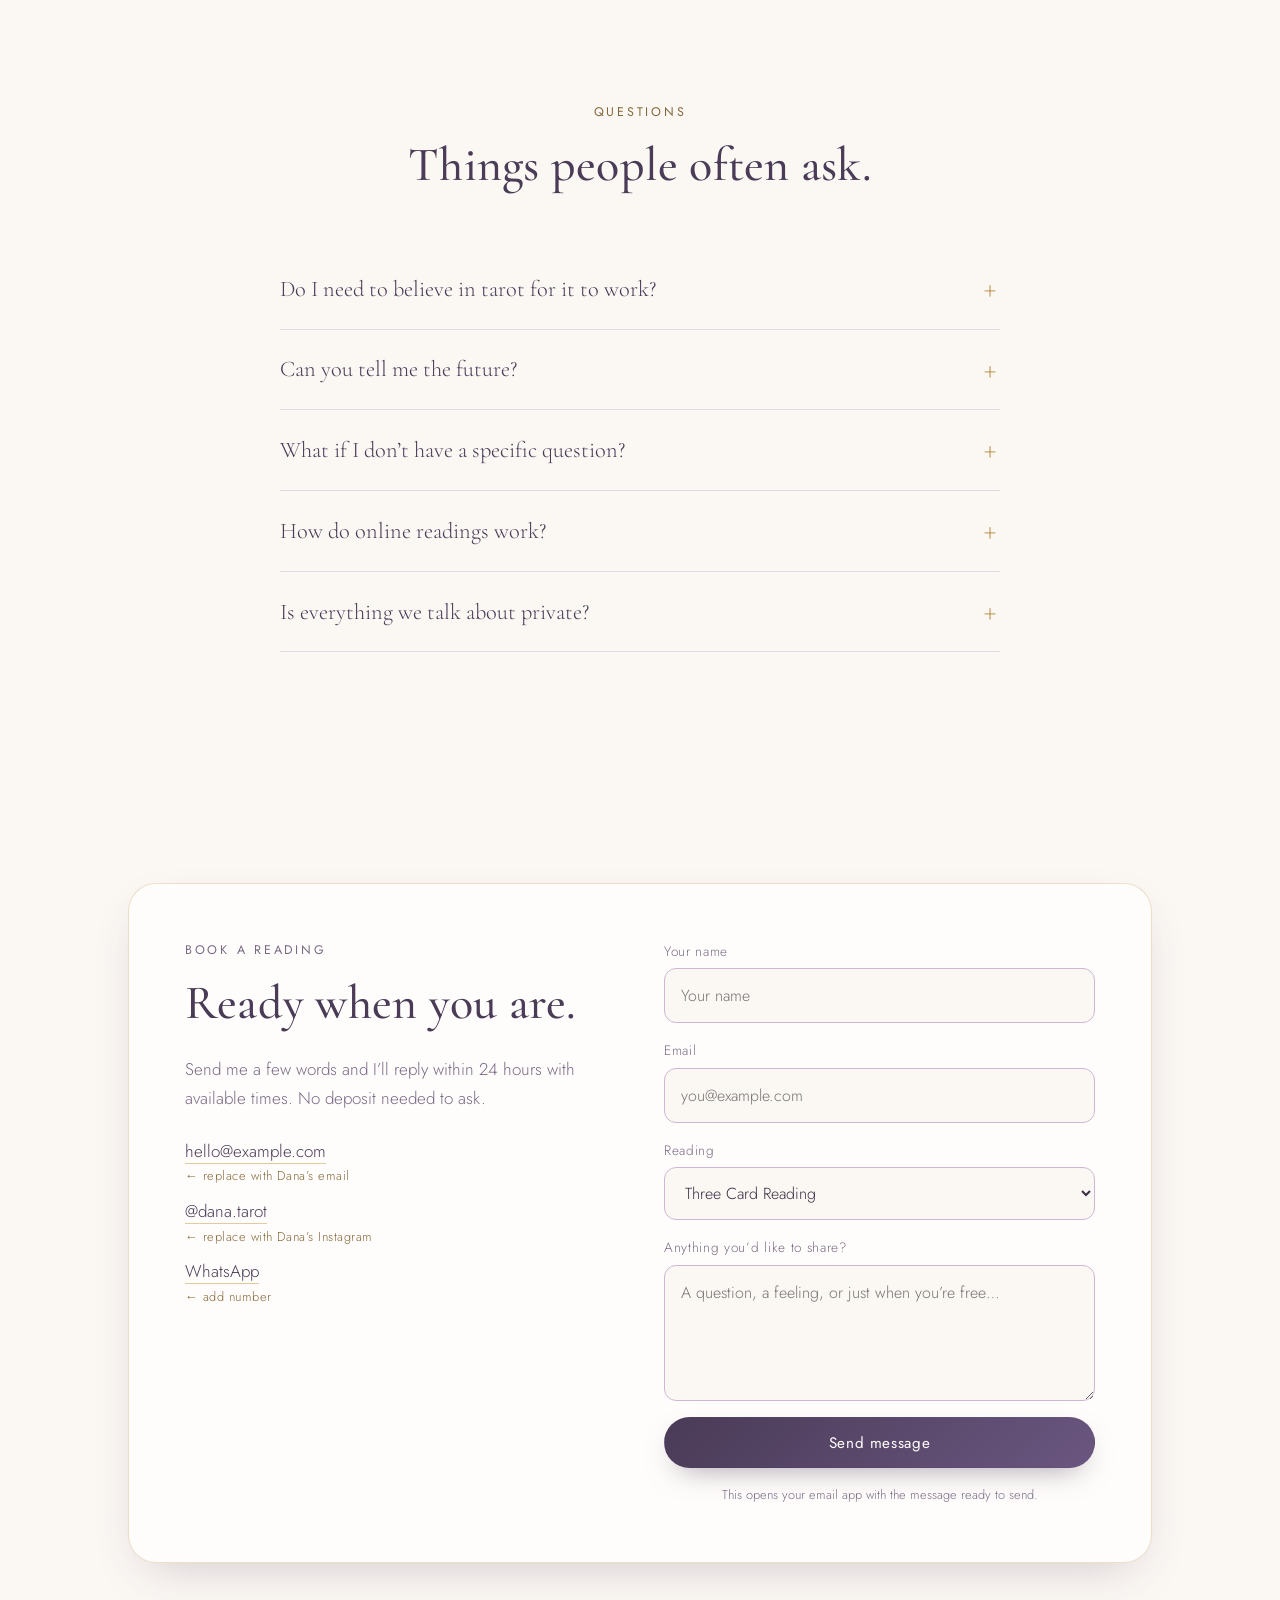
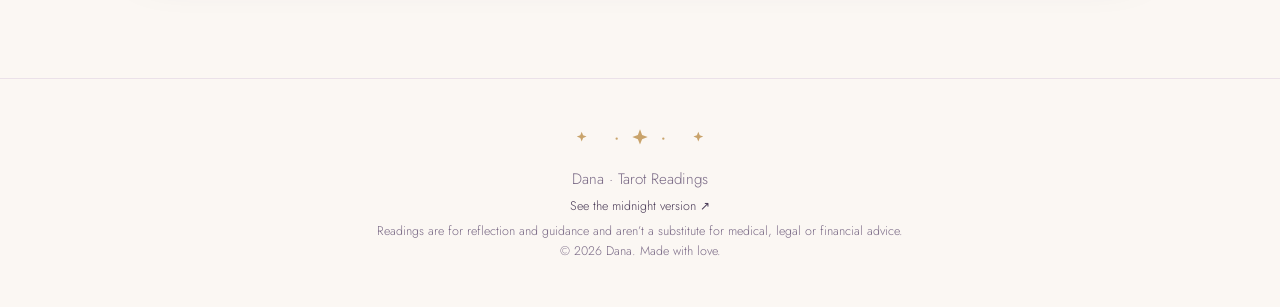
==== commit 97b97f15: "Rename portrait files to bust caches Co-Authored-By: Claude Fable 5 <noreply@anthropic.com>" ====
--- a/index.html
+++ b/index.html
@@ -9,7 +9,7 @@
   <meta property="og:title" content="Dana · Tarot Readings">
   <meta property="og:description" content="Gentle, intuitive tarot readings with Dana. Draw your card for today, then book a reading.">
   <meta property="og:type" content="website">
-  <meta property="og:image" content="https://eliotmurrah.github.io/dana-tarot/assets/dana-square.jpg">
+  <meta property="og:image" content="https://eliotmurrah.github.io/dana-tarot/assets/dana-candle-square.jpg">
   <meta property="og:image:width" content="1200">
   <meta property="og:image:height" content="1200">
   <meta name="twitter:card" content="summary_large_image">
@@ -77,7 +77,7 @@
     <!-- ═══════════ ABOUT ═══════════ -->
     <section class="section about" id="about">
       <div class="about__portrait reveal">
-        <img src="assets/dana-portrait.jpg" srcset="assets/dana-portrait-sm.jpg 470w, assets/dana-portrait.jpg 940w" sizes="(max-width: 980px) 80vw, 340px" width="940" height="1254" alt="Dana, smiling softly, wearing a crystal pendant" loading="lazy">
+        <img src="assets/dana-candle.jpg" srcset="assets/dana-candle-sm.jpg 470w, assets/dana-candle.jpg 940w" sizes="(max-width: 980px) 80vw, 340px" width="940" height="1254" alt="Dana, smiling softly, wearing a crystal pendant" loading="lazy">
       </div>
       <div class="about__text">
         <p class="eyebrow reveal">About Dana</p>
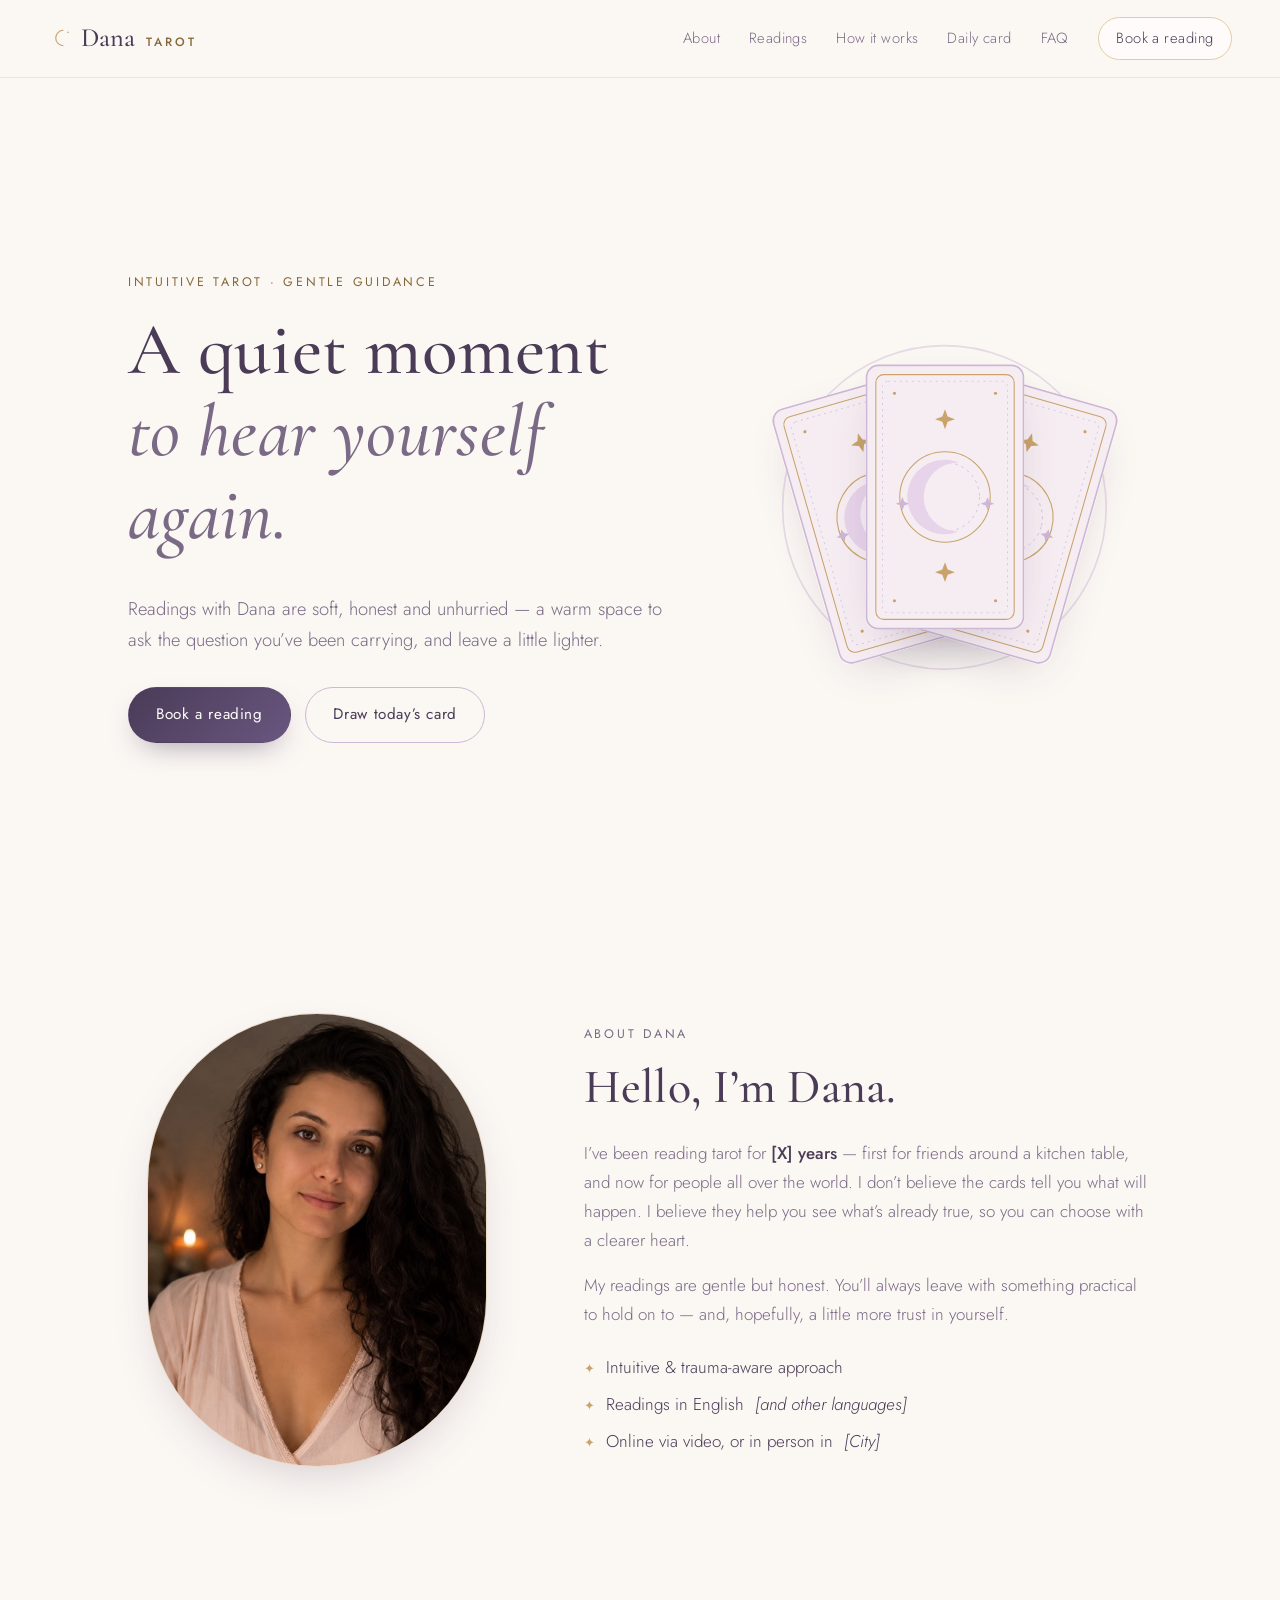
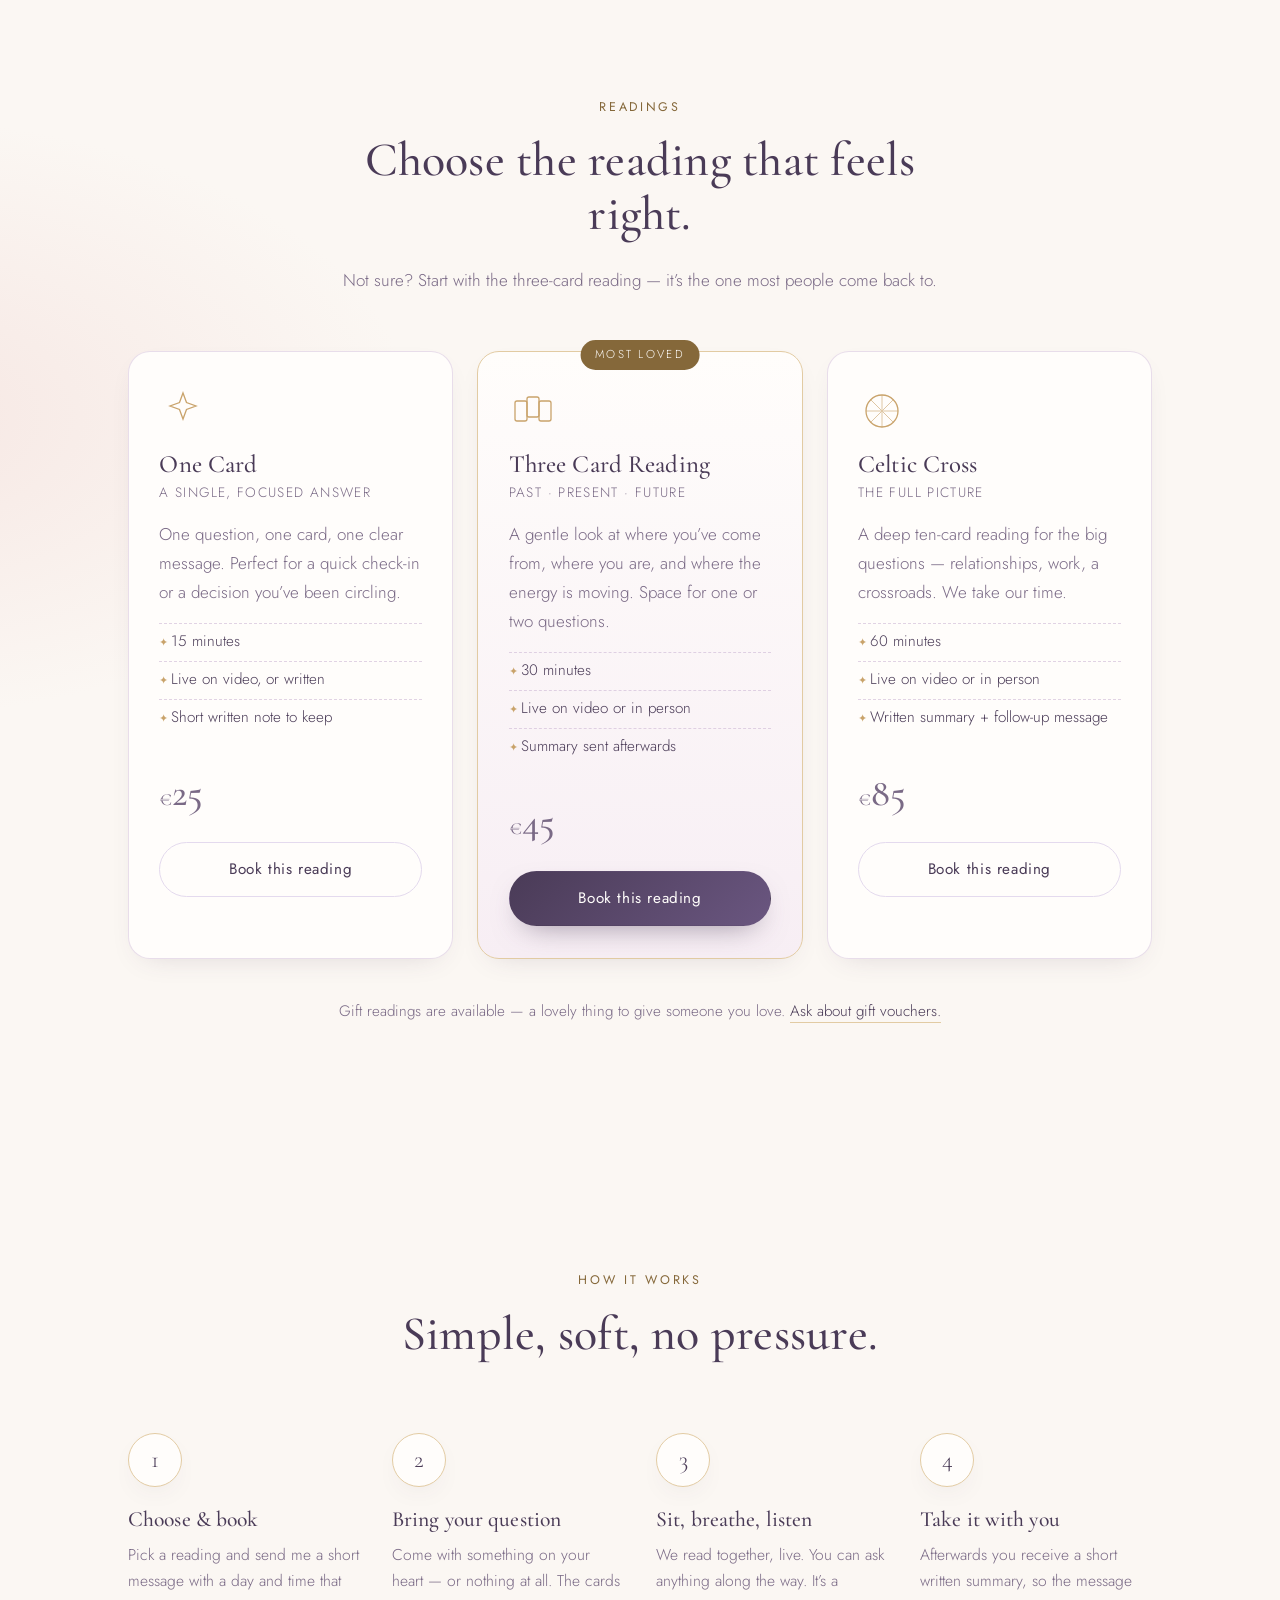
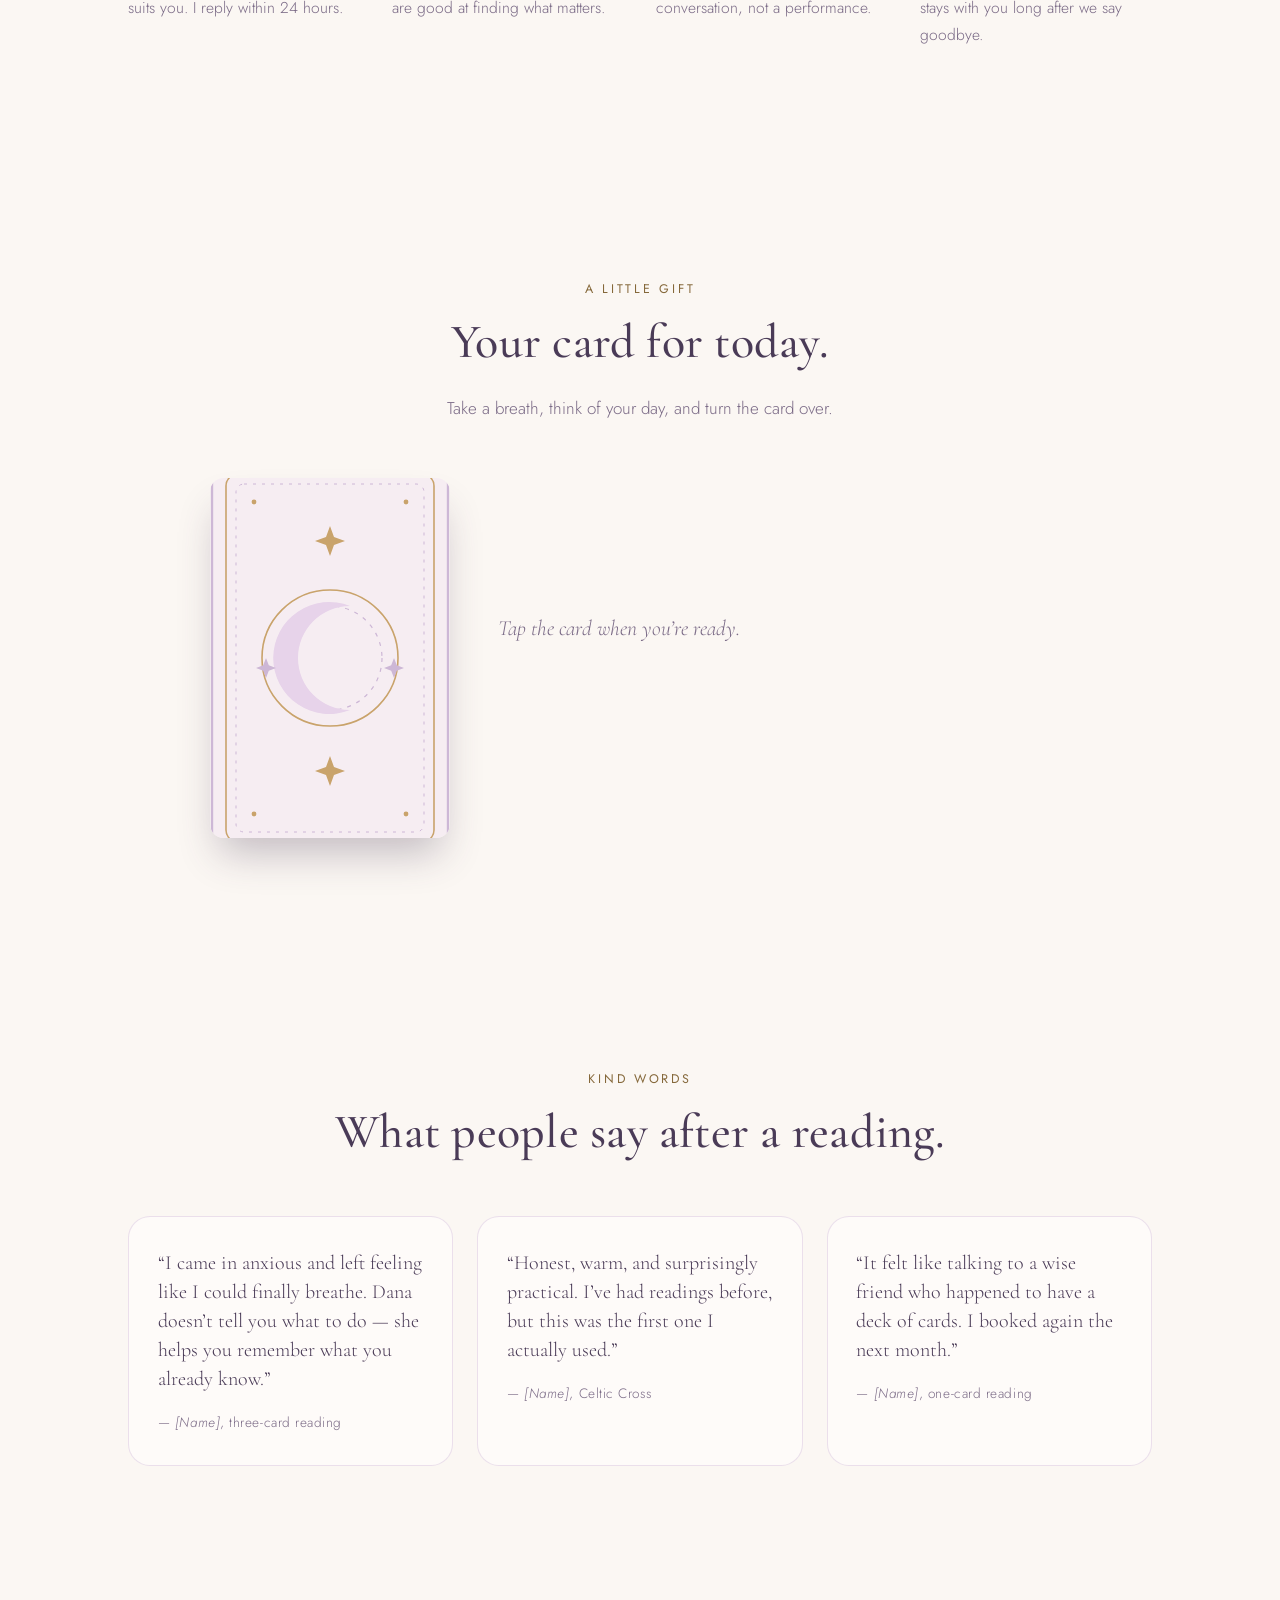
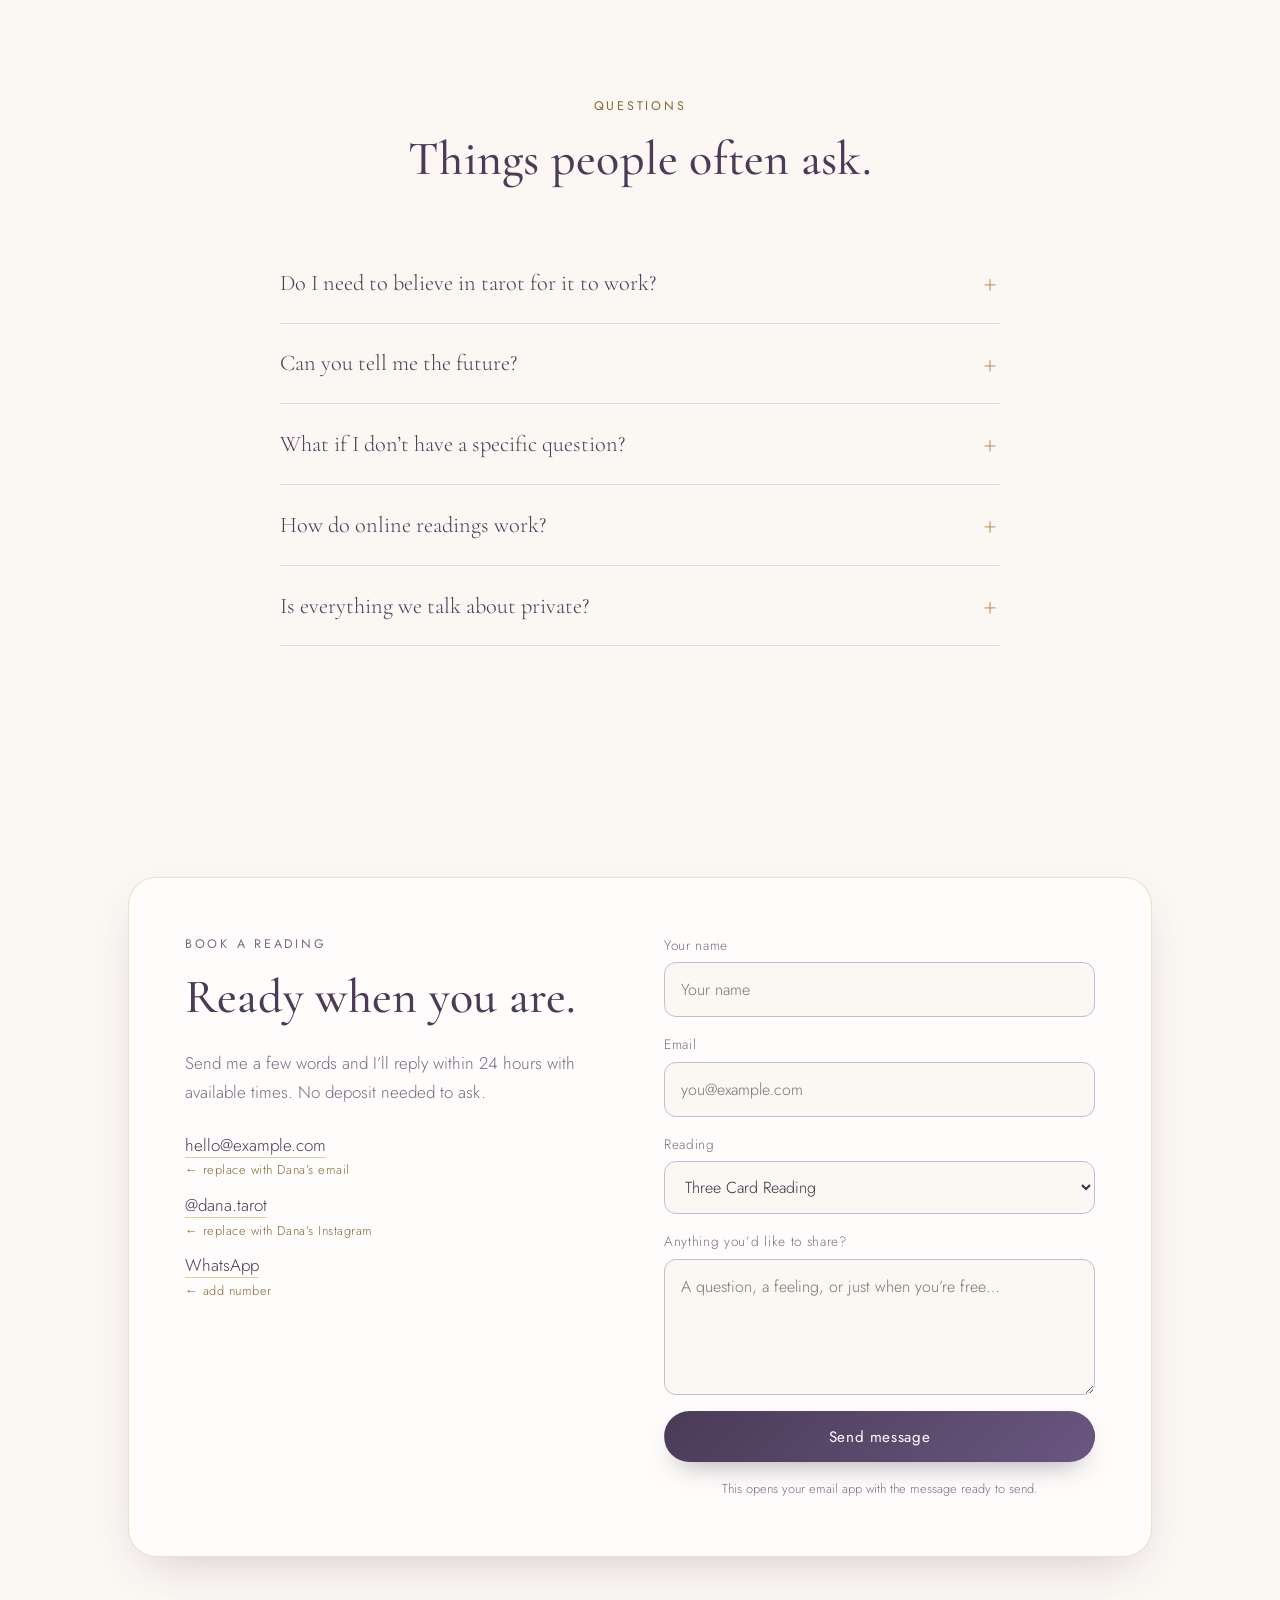
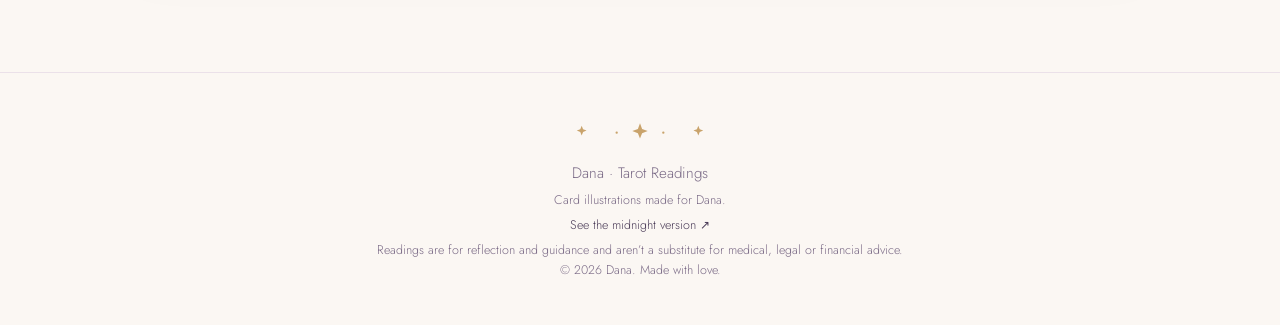
==== commit 0b253c47: "Daylight: illustrated card art for the daily card (6/22) + sync script Co-Authored-By: Claude Fable " ====
--- a/index.html
+++ b/index.html
@@ -189,9 +189,10 @@
         <button class="tarot-card" id="daily-card-btn" aria-label="Turn over today's card">
           <div class="tarot-card__inner">
             <div class="tarot-card__face tarot-card__back">
-              <svg viewBox="0 0 120 200"><use href="#card-back"/></svg>
+              <svg viewBox="0 0 120 200" preserveAspectRatio="xMidYMid slice"><use href="#card-back"/></svg>
             </div>
             <div class="tarot-card__face tarot-card__front">
+              <div class="tarot-card__art" id="card-art" hidden></div>
               <div class="tarot-card__frame">
                 <span class="tarot-card__num" id="card-num">0</span>
                 <div class="tarot-card__symbol" id="card-symbol"></div>
@@ -313,6 +314,7 @@
       <path d="M110 4l1.2 3 3 1.2-3 1.2-1.2 3-1.2-3-3-1.2 3-1.2z" fill="currentColor"/>
     </svg>
     <p>Dana · Tarot Readings</p>
+    <p class="site-footer__small">Card illustrations made for Dana.</p>
     <p class="site-footer__small"><a href="v2/">See the midnight version ↗</a></p>
     <p class="site-footer__small">Readings are for reflection and guidance and aren’t a substitute for medical, legal or financial advice. <br>© <span id="year"></span> Dana. Made with love.</p>
   </footer>
@@ -337,6 +339,7 @@
     </defs>
   </svg>
 
+  <script src="assets/cards-daylight/manifest.js"></script>
   <script src="script.js"></script>
 </body>
 </html>
--- a/styles.css
+++ b/styles.css
@@ -283,7 +283,7 @@
 .daily__stage { display: grid; grid-template-columns: auto 1fr; gap: 3rem; align-items: center; max-width: 860px; margin: 0 auto; text-align: left; }
 .tarot-card {
   background: none; border: 0; padding: 0; cursor: pointer;
-  width: 220px; height: 366px; perspective: 1400px;
+  width: 240px; height: 360px; perspective: 1400px;
   outline-offset: 8px; border-radius: 14px;
 }
 .tarot-card:focus-visible { outline: 2px solid var(--plum); }
@@ -306,6 +306,9 @@
   box-shadow: 0 24px 40px -10px rgba(74,59,87,.32);
 }
 .tarot-card__back svg { width: 100%; height: 100%; }
+.tarot-card__art { height: 100%; border-radius: 8px; overflow: hidden; border: 1px solid var(--gold); }
+.tarot-card__art img { width: 100%; height: 100%; object-fit: cover; display: block; }
+.tarot-card__art[hidden], .tarot-card__frame[hidden] { display: none; }
 .tarot-card__front {
   transform: rotateY(180deg);
   background: linear-gradient(180deg, #FFFDFB, #F6ECF1);
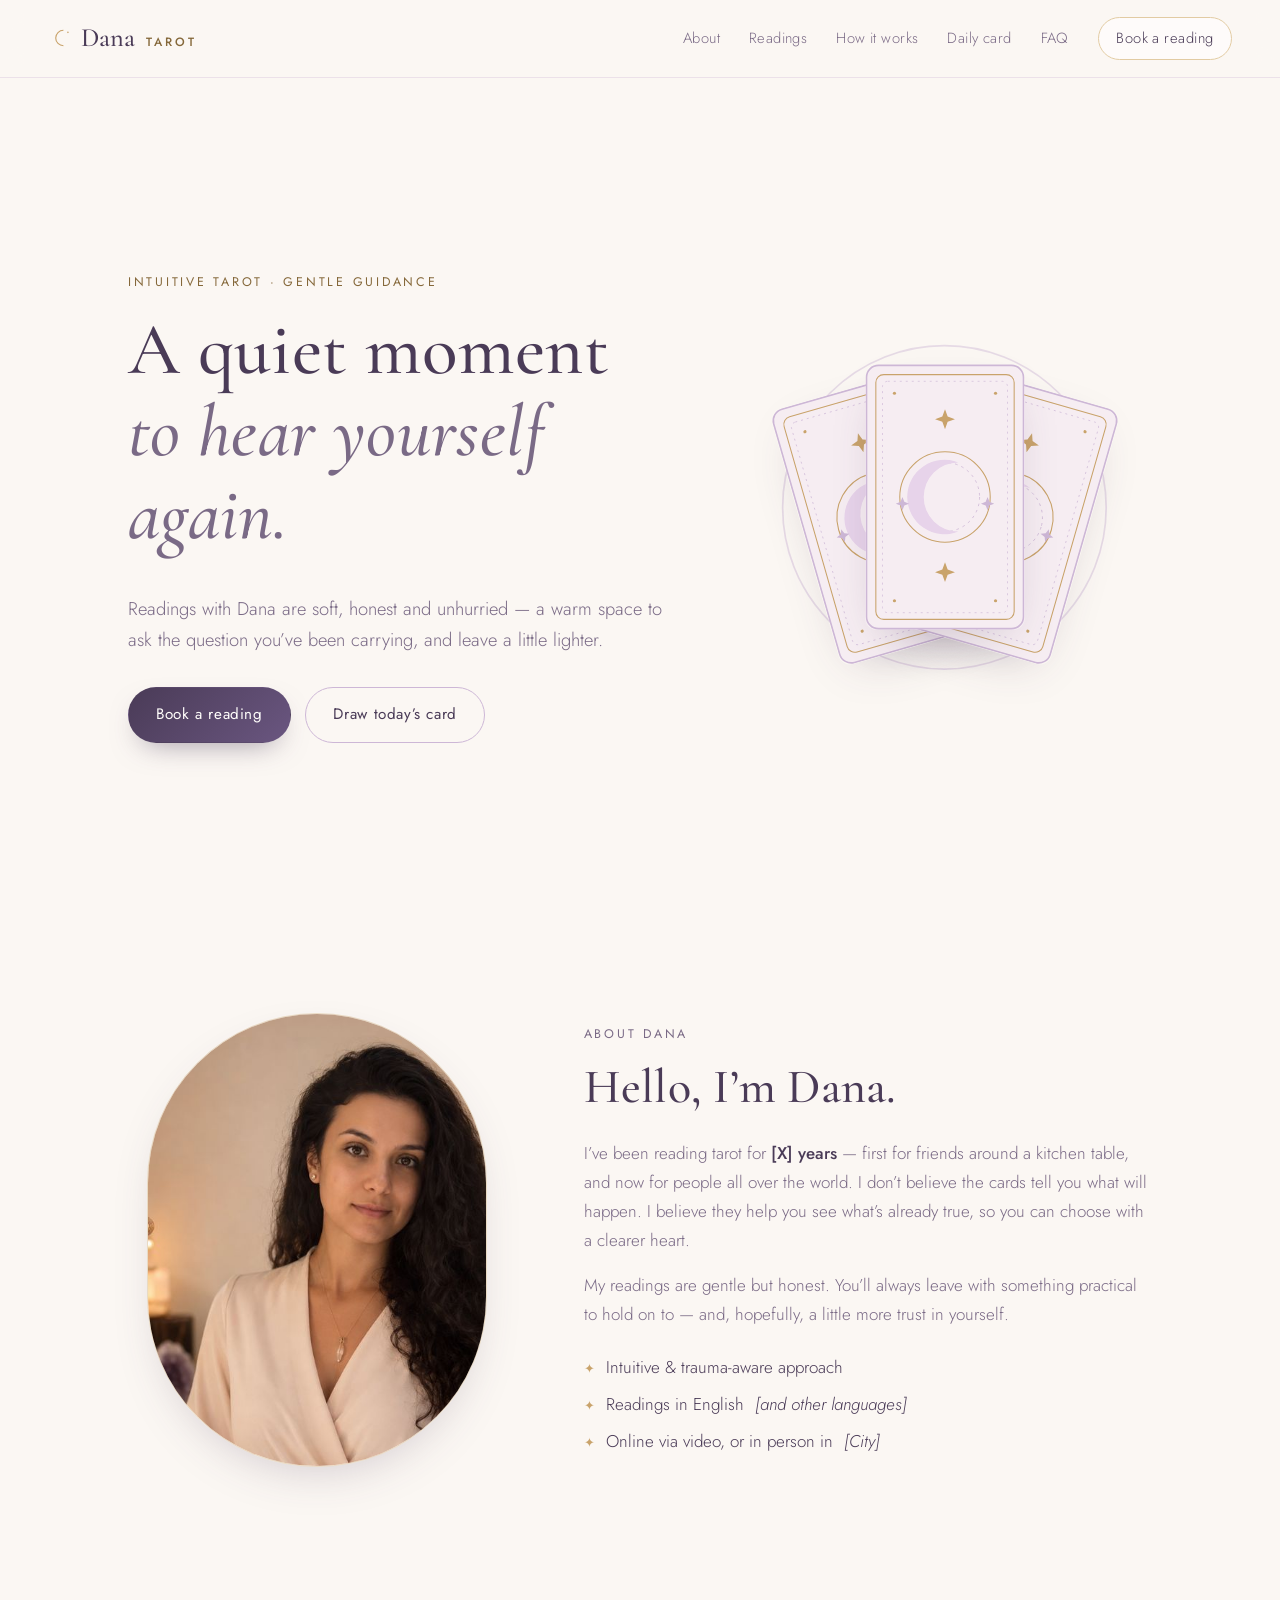
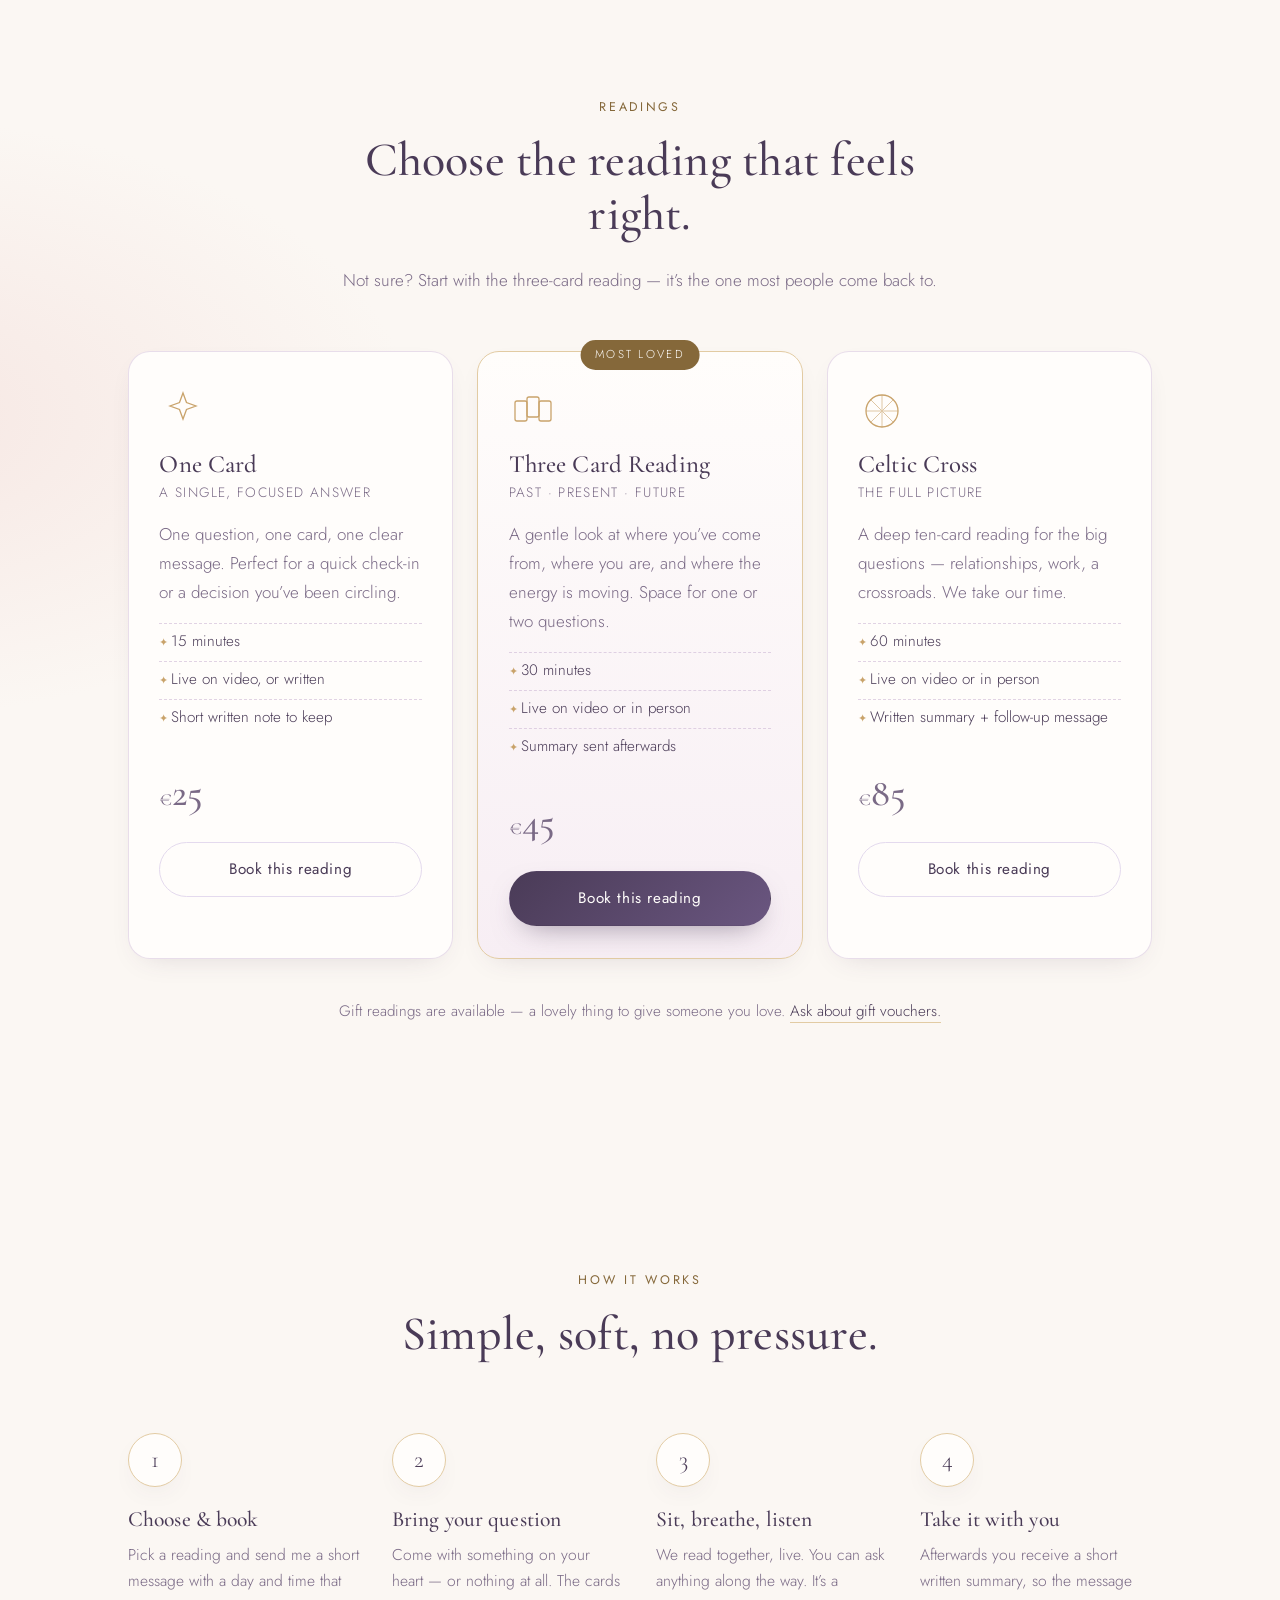
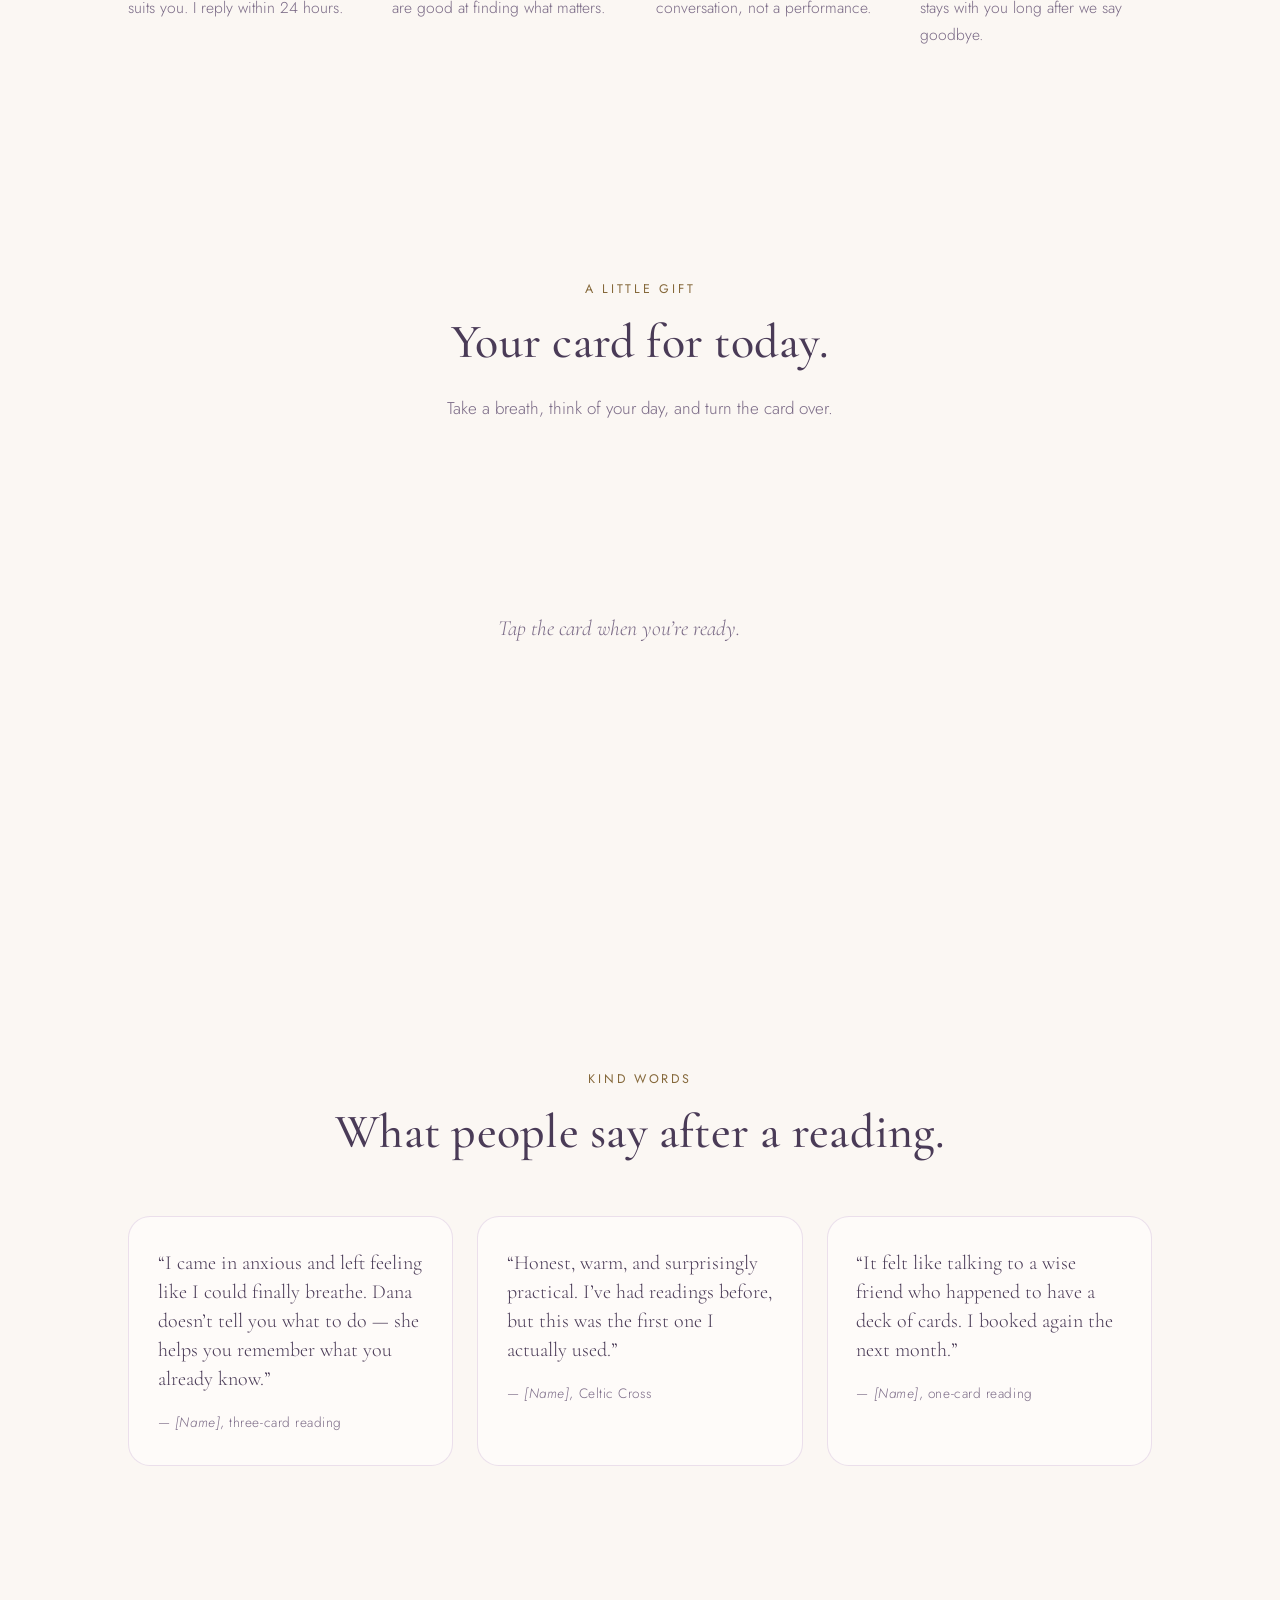
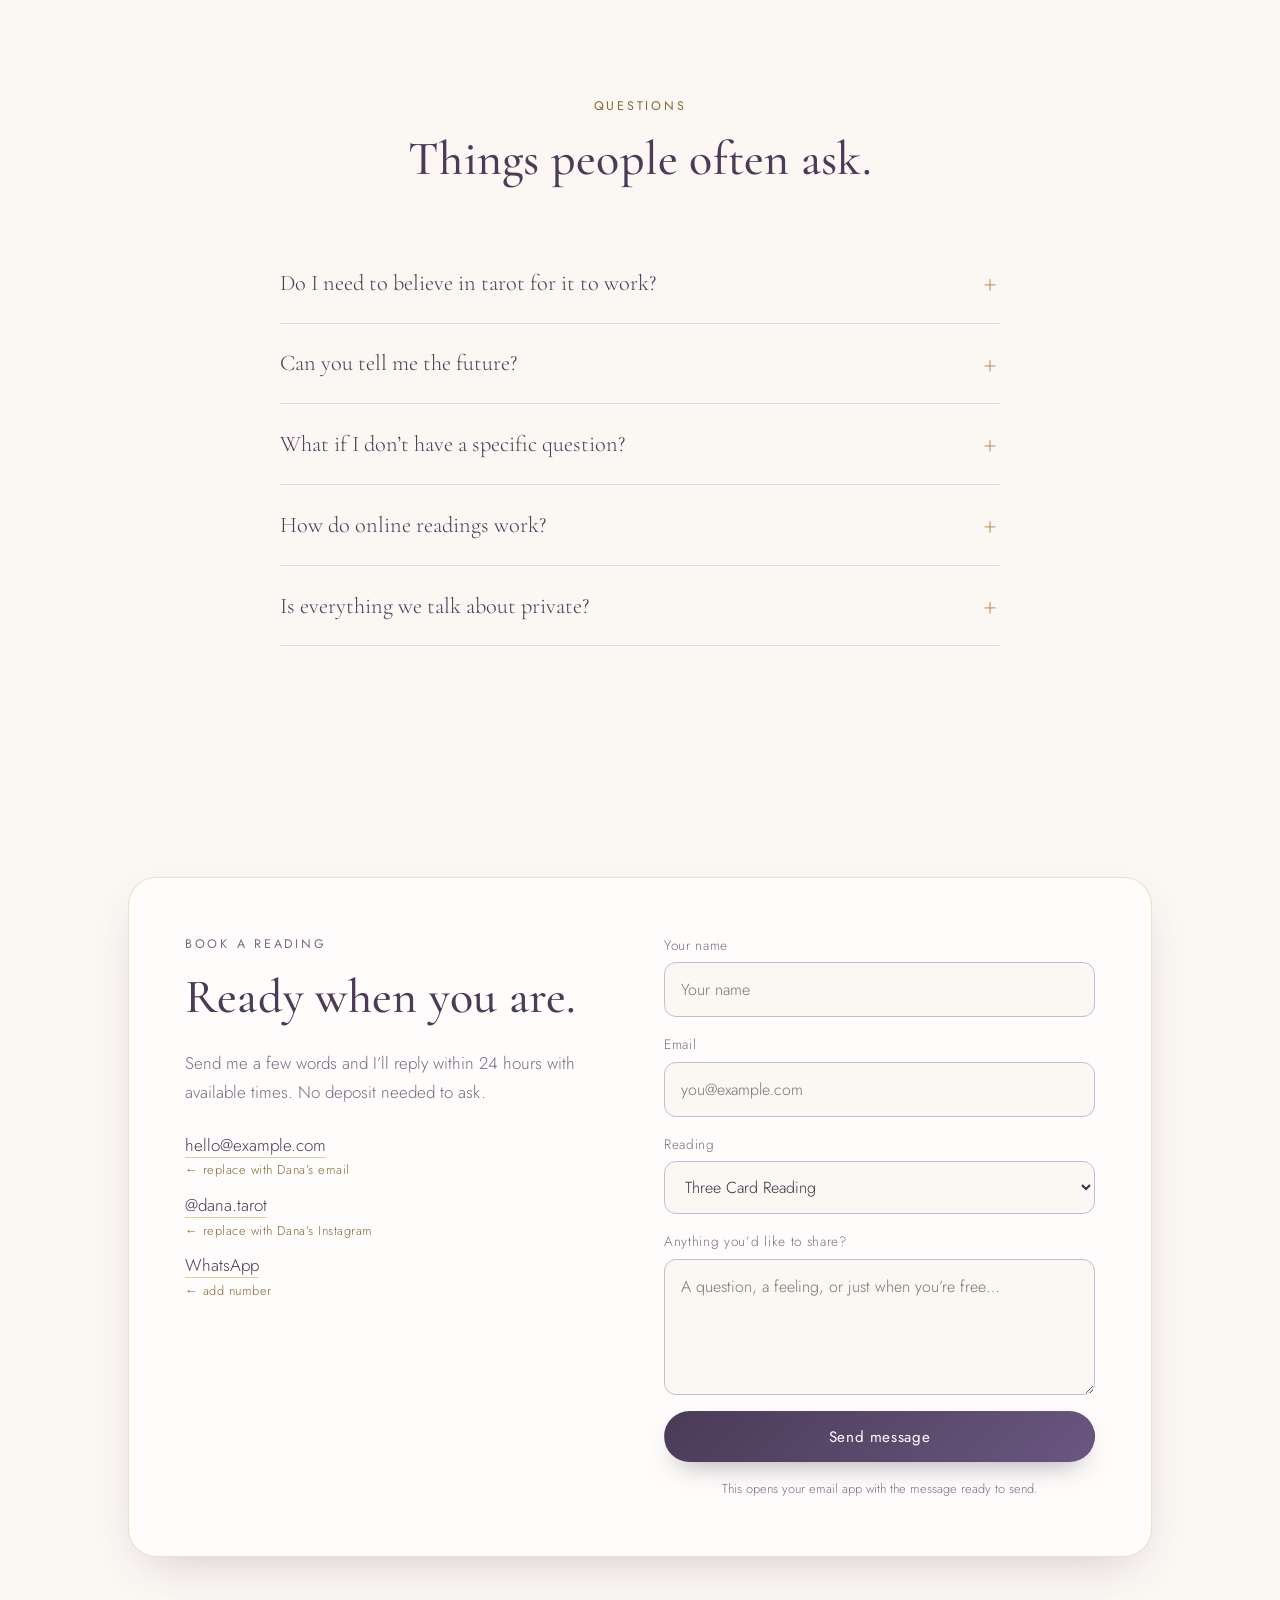
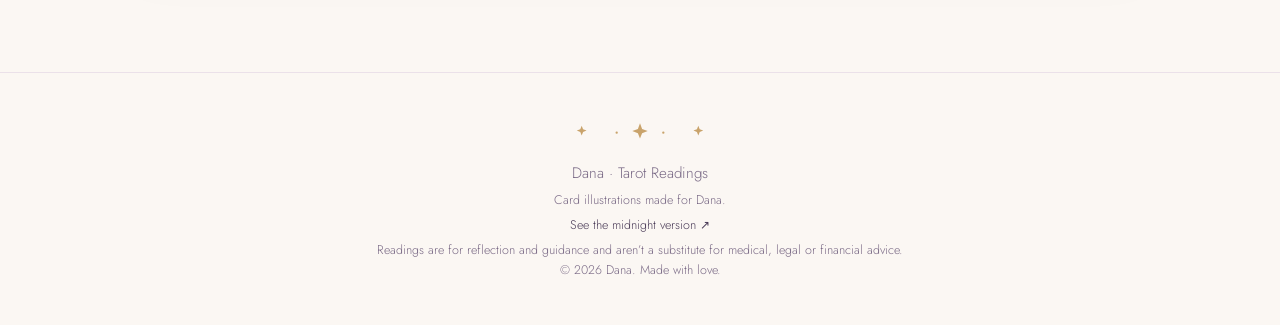
==== commit 14e20e84: "Swap in the warm daylight portrait on both versions Co-Authored-By: Claude Fable 5 <noreply@anthropi" ====
--- a/index.html
+++ b/index.html
@@ -9,7 +9,7 @@
   <meta property="og:title" content="Dana · Tarot Readings">
   <meta property="og:description" content="Gentle, intuitive tarot readings with Dana. Draw your card for today, then book a reading.">
   <meta property="og:type" content="website">
-  <meta property="og:image" content="https://eliotmurrah.github.io/dana-tarot/assets/dana-candle-square.jpg">
+  <meta property="og:image" content="https://eliotmurrah.github.io/dana-tarot/assets/dana-warm-square.jpg">
   <meta property="og:image:width" content="1200">
   <meta property="og:image:height" content="1200">
   <meta name="twitter:card" content="summary_large_image">
@@ -77,7 +77,7 @@
     <!-- ═══════════ ABOUT ═══════════ -->
     <section class="section about" id="about">
       <div class="about__portrait reveal">
-        <img src="assets/dana-candle.jpg" srcset="assets/dana-candle-sm.jpg 470w, assets/dana-candle.jpg 940w" sizes="(max-width: 980px) 80vw, 340px" width="940" height="1254" alt="Dana, smiling softly, wearing a crystal pendant" loading="lazy">
+        <img src="assets/dana-warm.jpg" srcset="assets/dana-warm-sm.jpg 470w, assets/dana-warm.jpg 940w" sizes="(max-width: 980px) 80vw, 340px" width="940" height="1254" alt="Dana, smiling softly, wearing a crystal pendant" loading="lazy">
       </div>
       <div class="about__text">
         <p class="eyebrow reveal">About Dana</p>
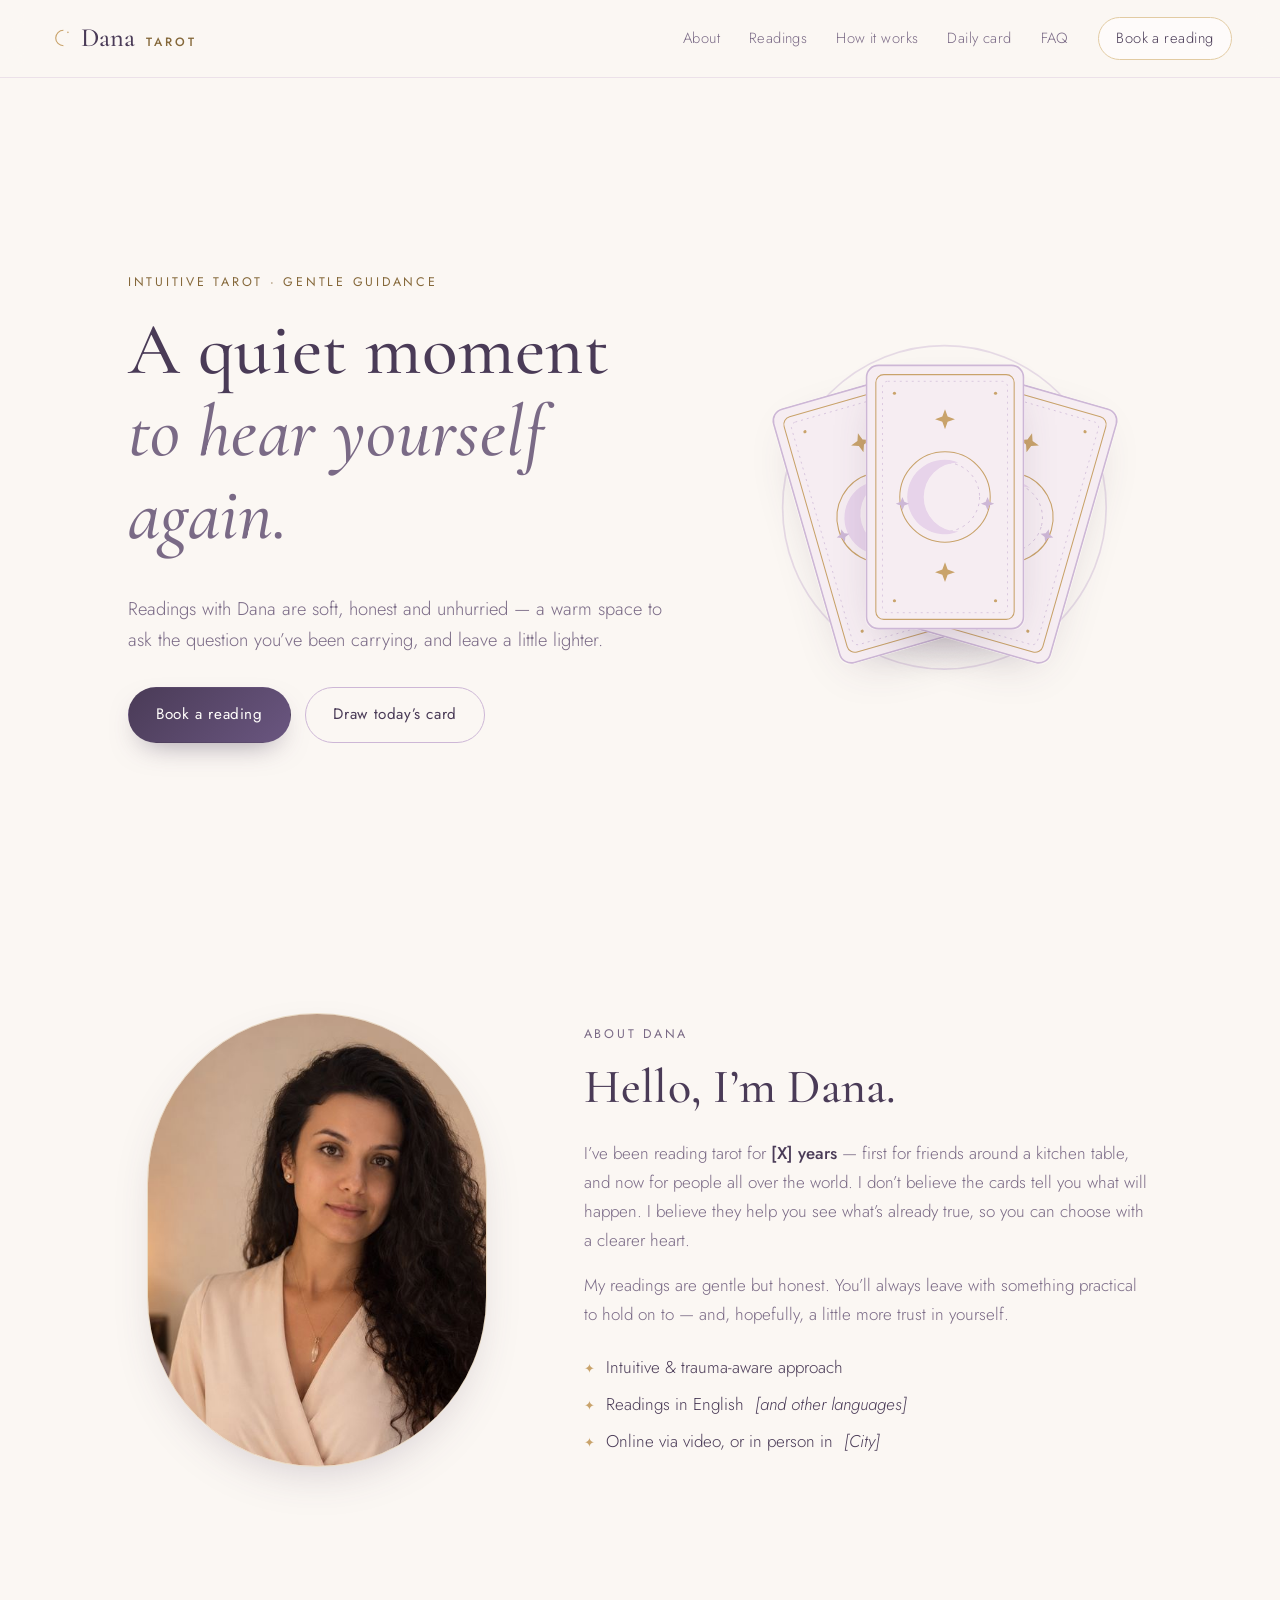
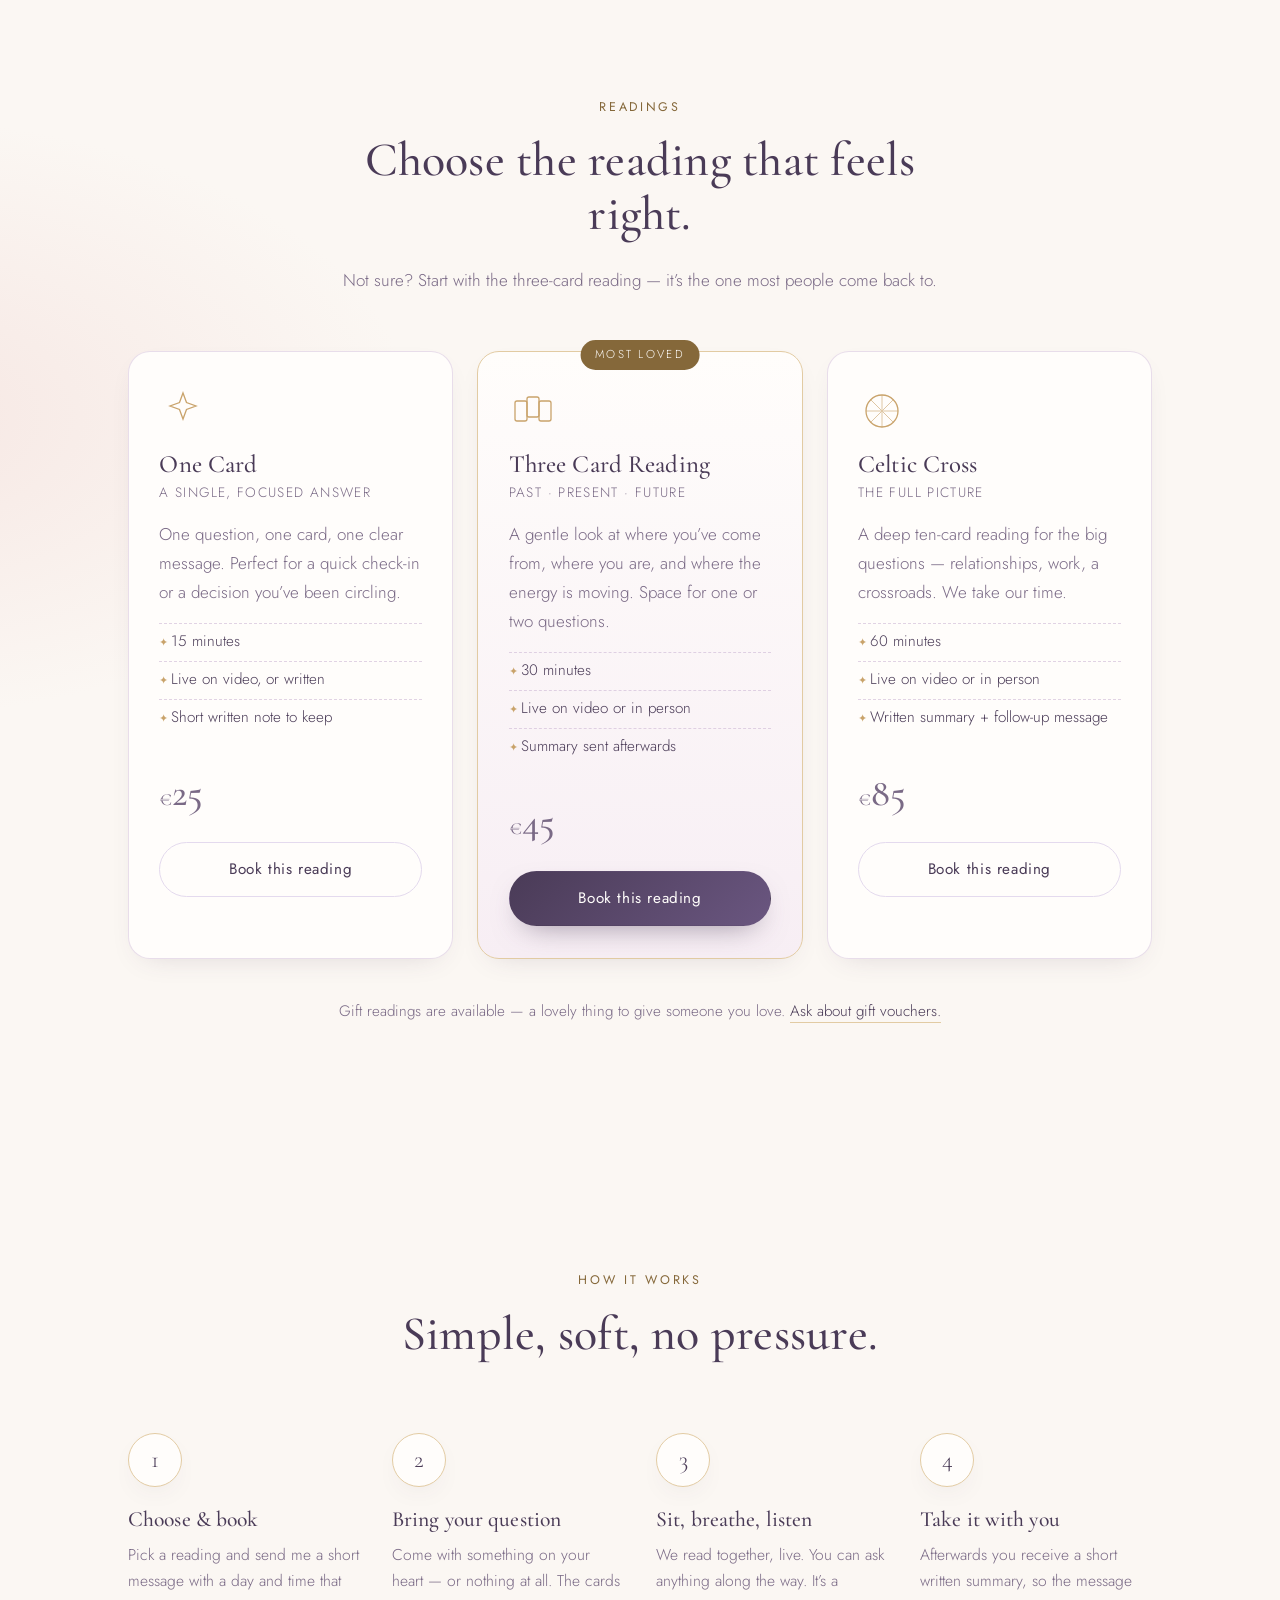
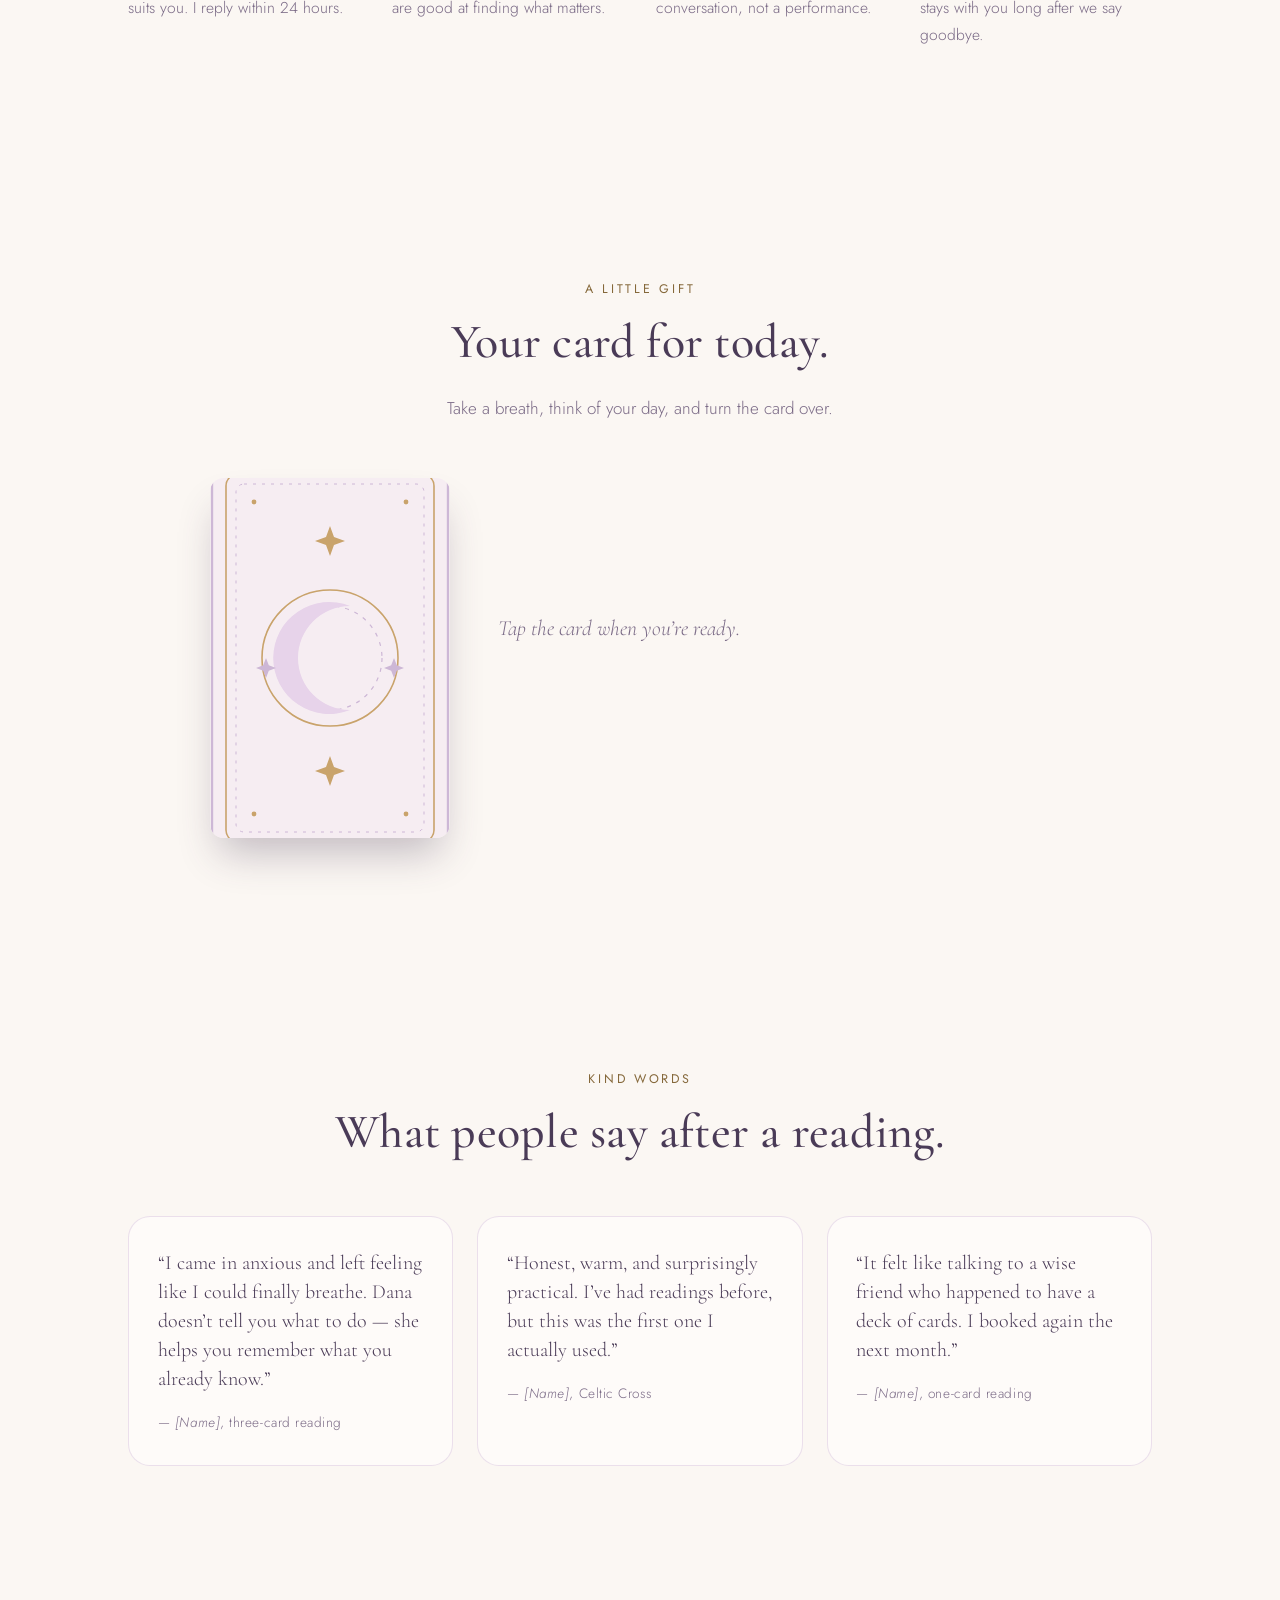
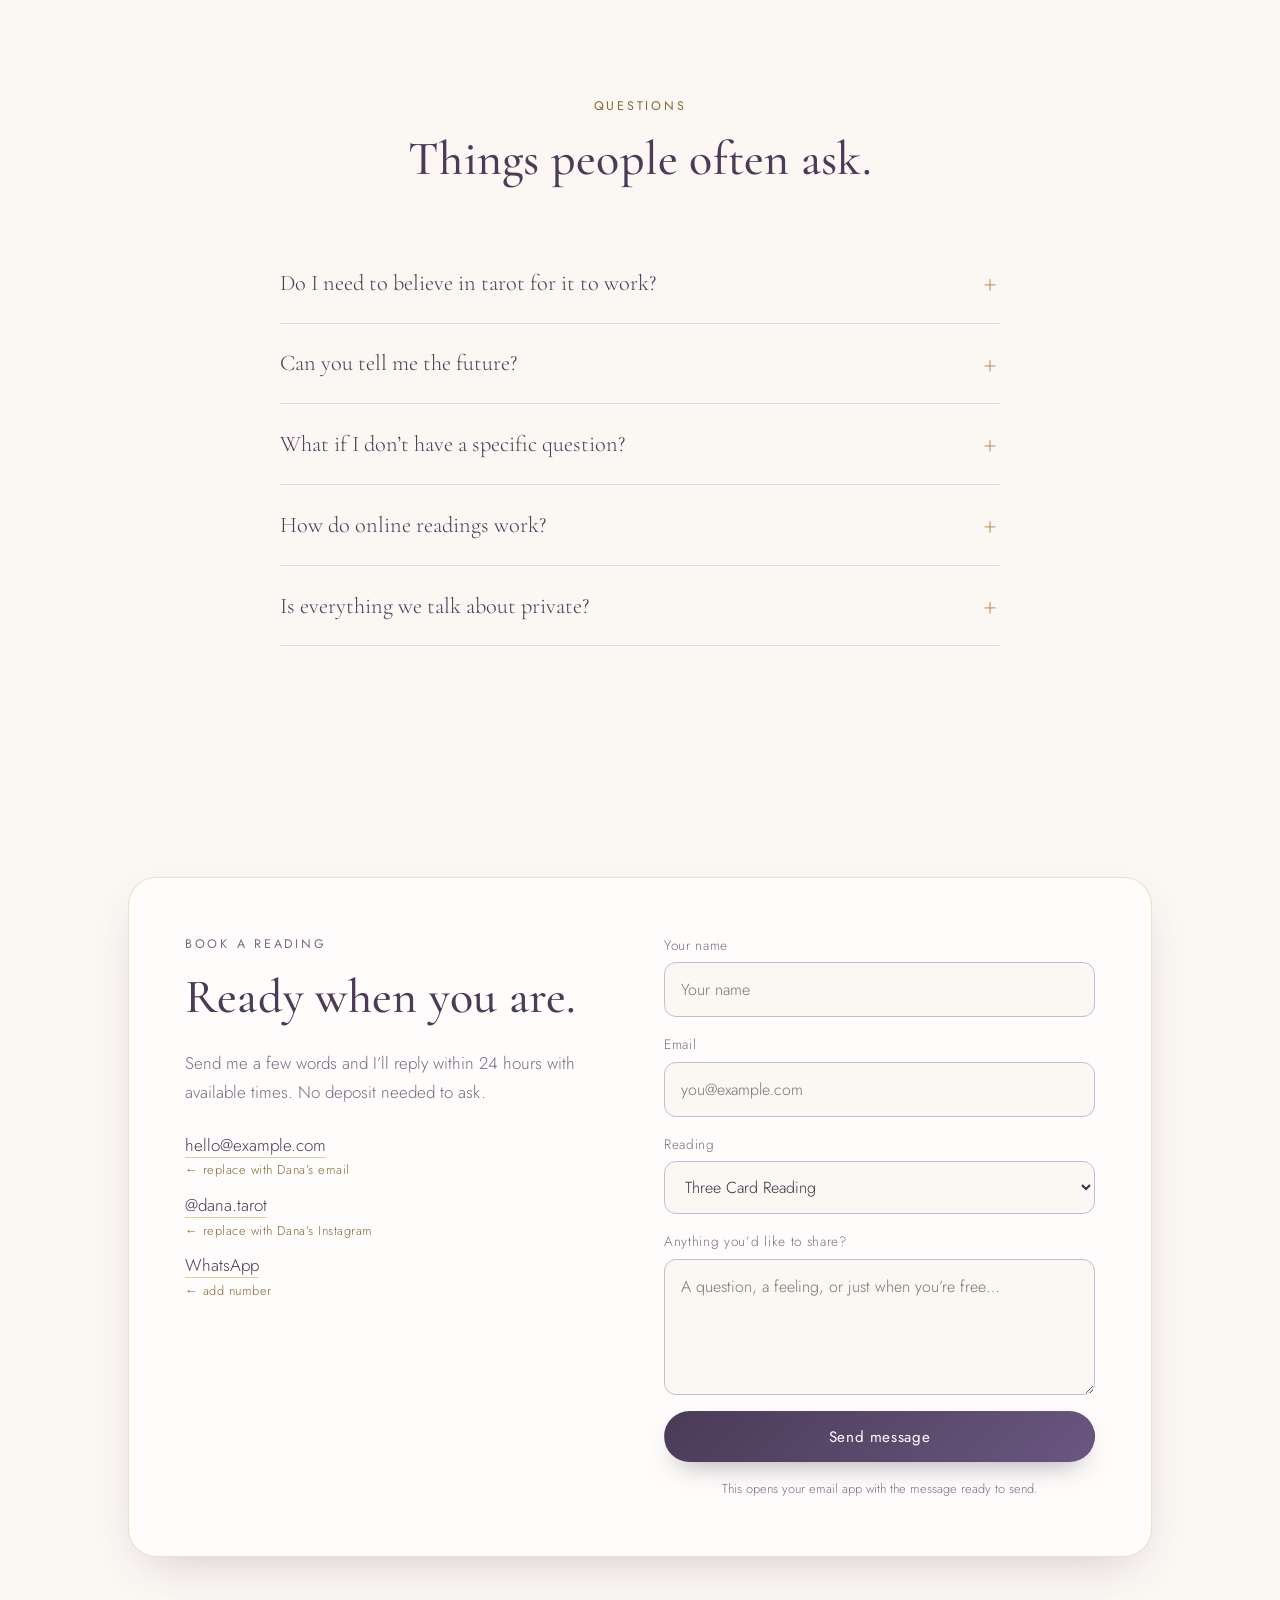
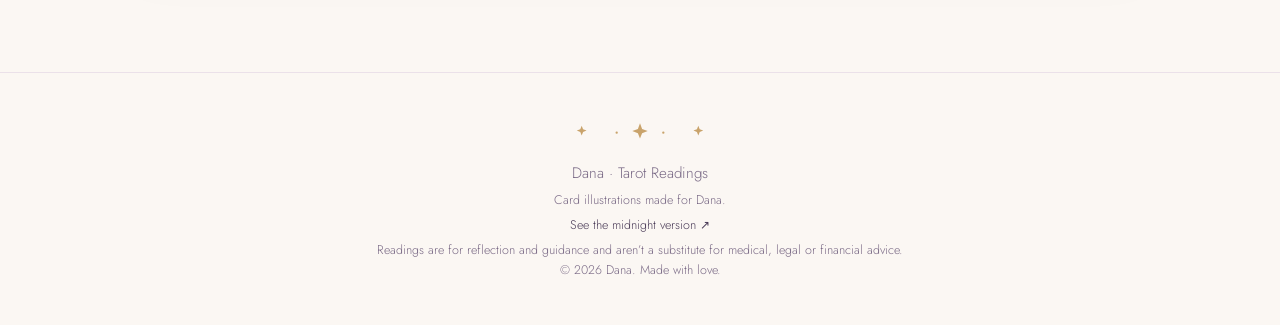
==== commit ea43fd0a: "Center Dana in the portrait crop Co-Authored-By: Claude Fable 5 <noreply@anthropic.com>" ====
--- a/index.html
+++ b/index.html
@@ -77,7 +77,7 @@
     <!-- ═══════════ ABOUT ═══════════ -->
     <section class="section about" id="about">
       <div class="about__portrait reveal">
-        <img src="assets/dana-warm.jpg" srcset="assets/dana-warm-sm.jpg 470w, assets/dana-warm.jpg 940w" sizes="(max-width: 980px) 80vw, 340px" width="940" height="1254" alt="Dana, smiling softly, wearing a crystal pendant" loading="lazy">
+        <img src="assets/dana-warm-b.jpg" srcset="assets/dana-warm-b-sm.jpg 470w, assets/dana-warm-b.jpg 940w" sizes="(max-width: 980px) 80vw, 340px" width="940" height="1254" alt="Dana, smiling softly, wearing a crystal pendant" loading="lazy">
       </div>
       <div class="about__text">
         <p class="eyebrow reveal">About Dana</p>
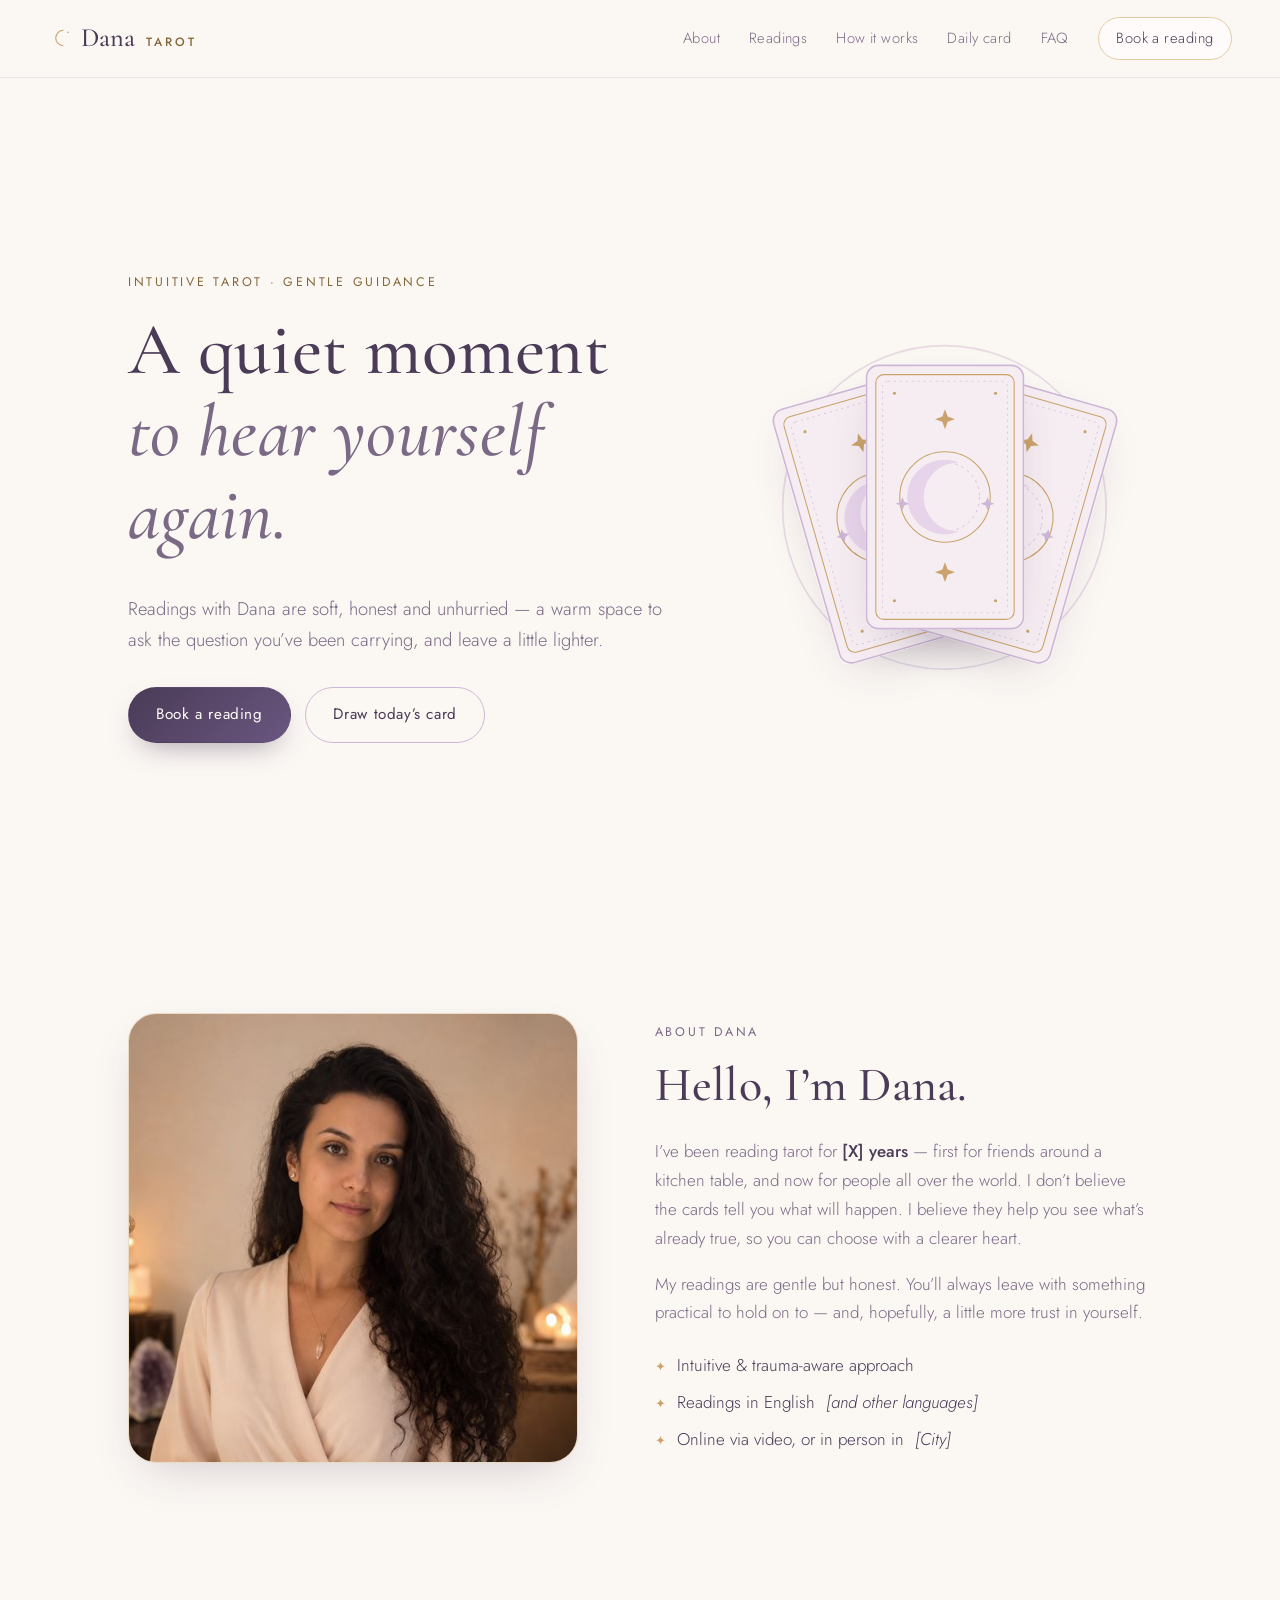
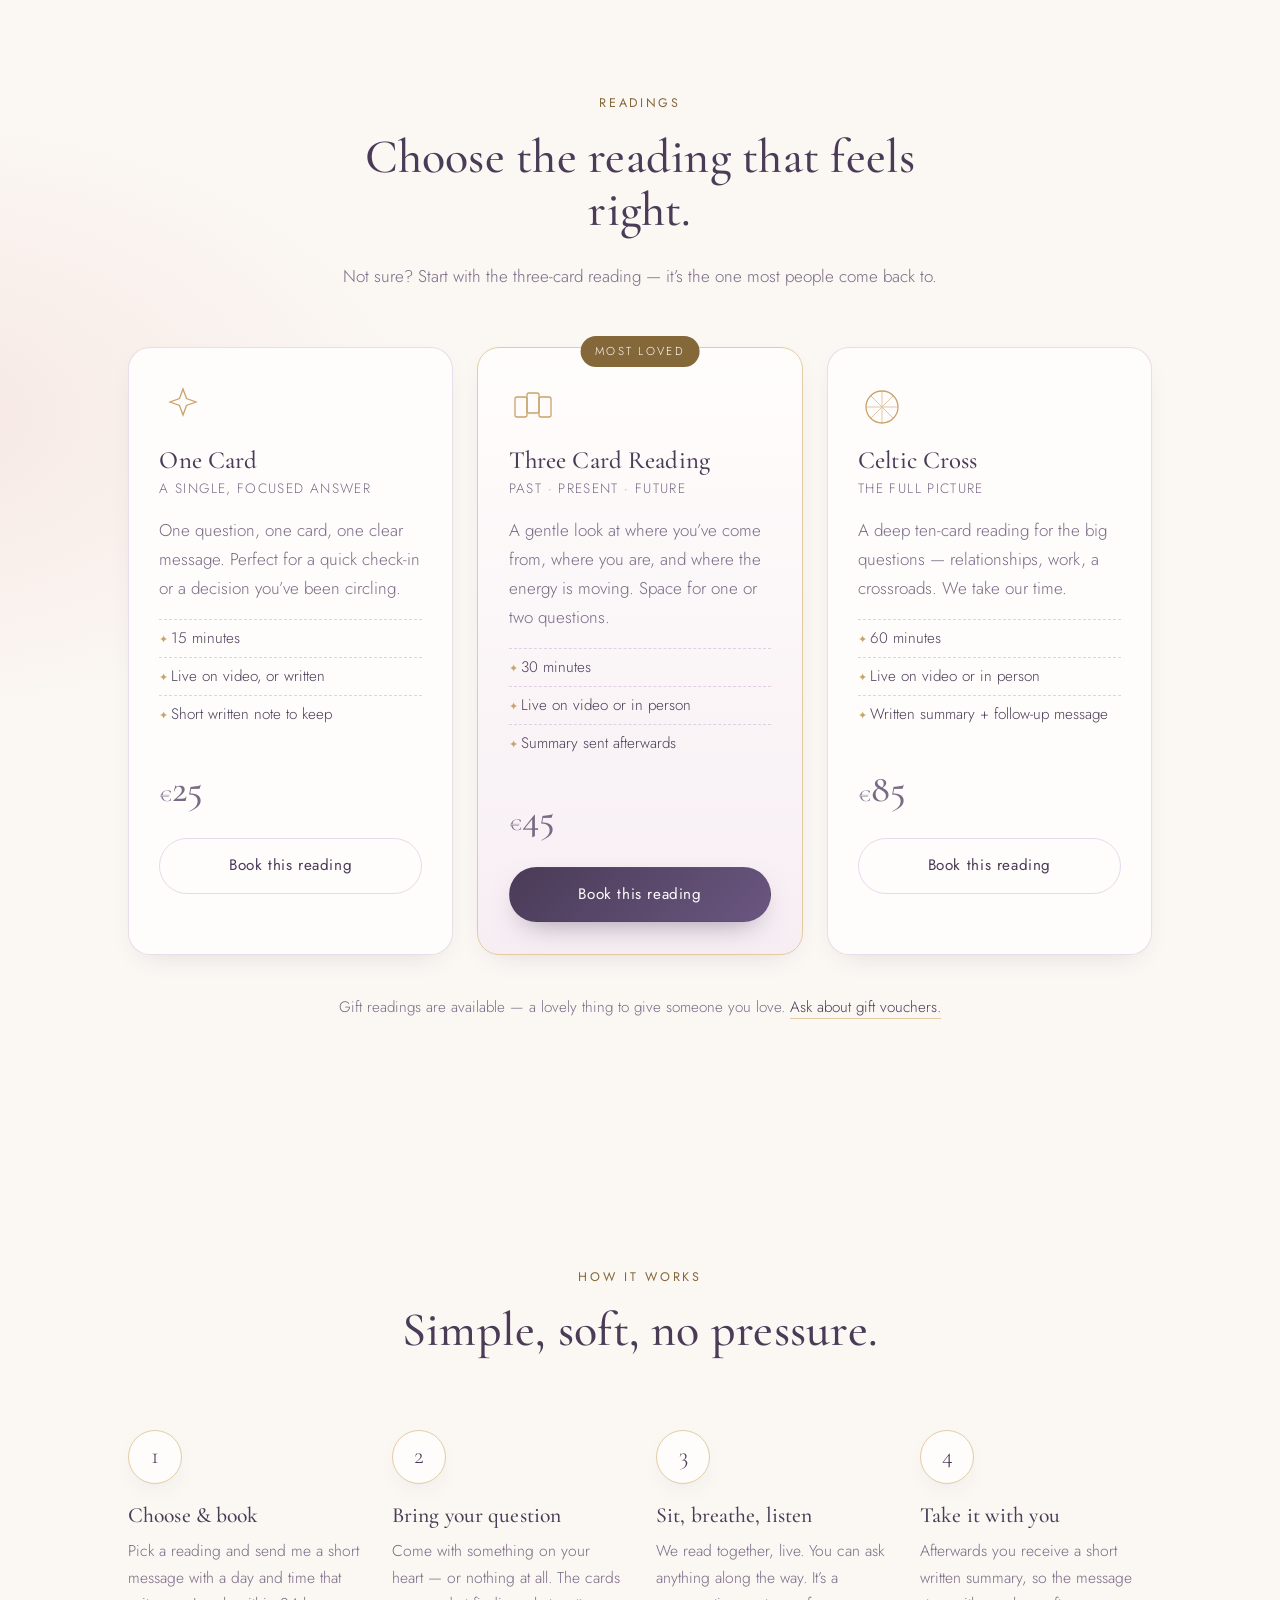
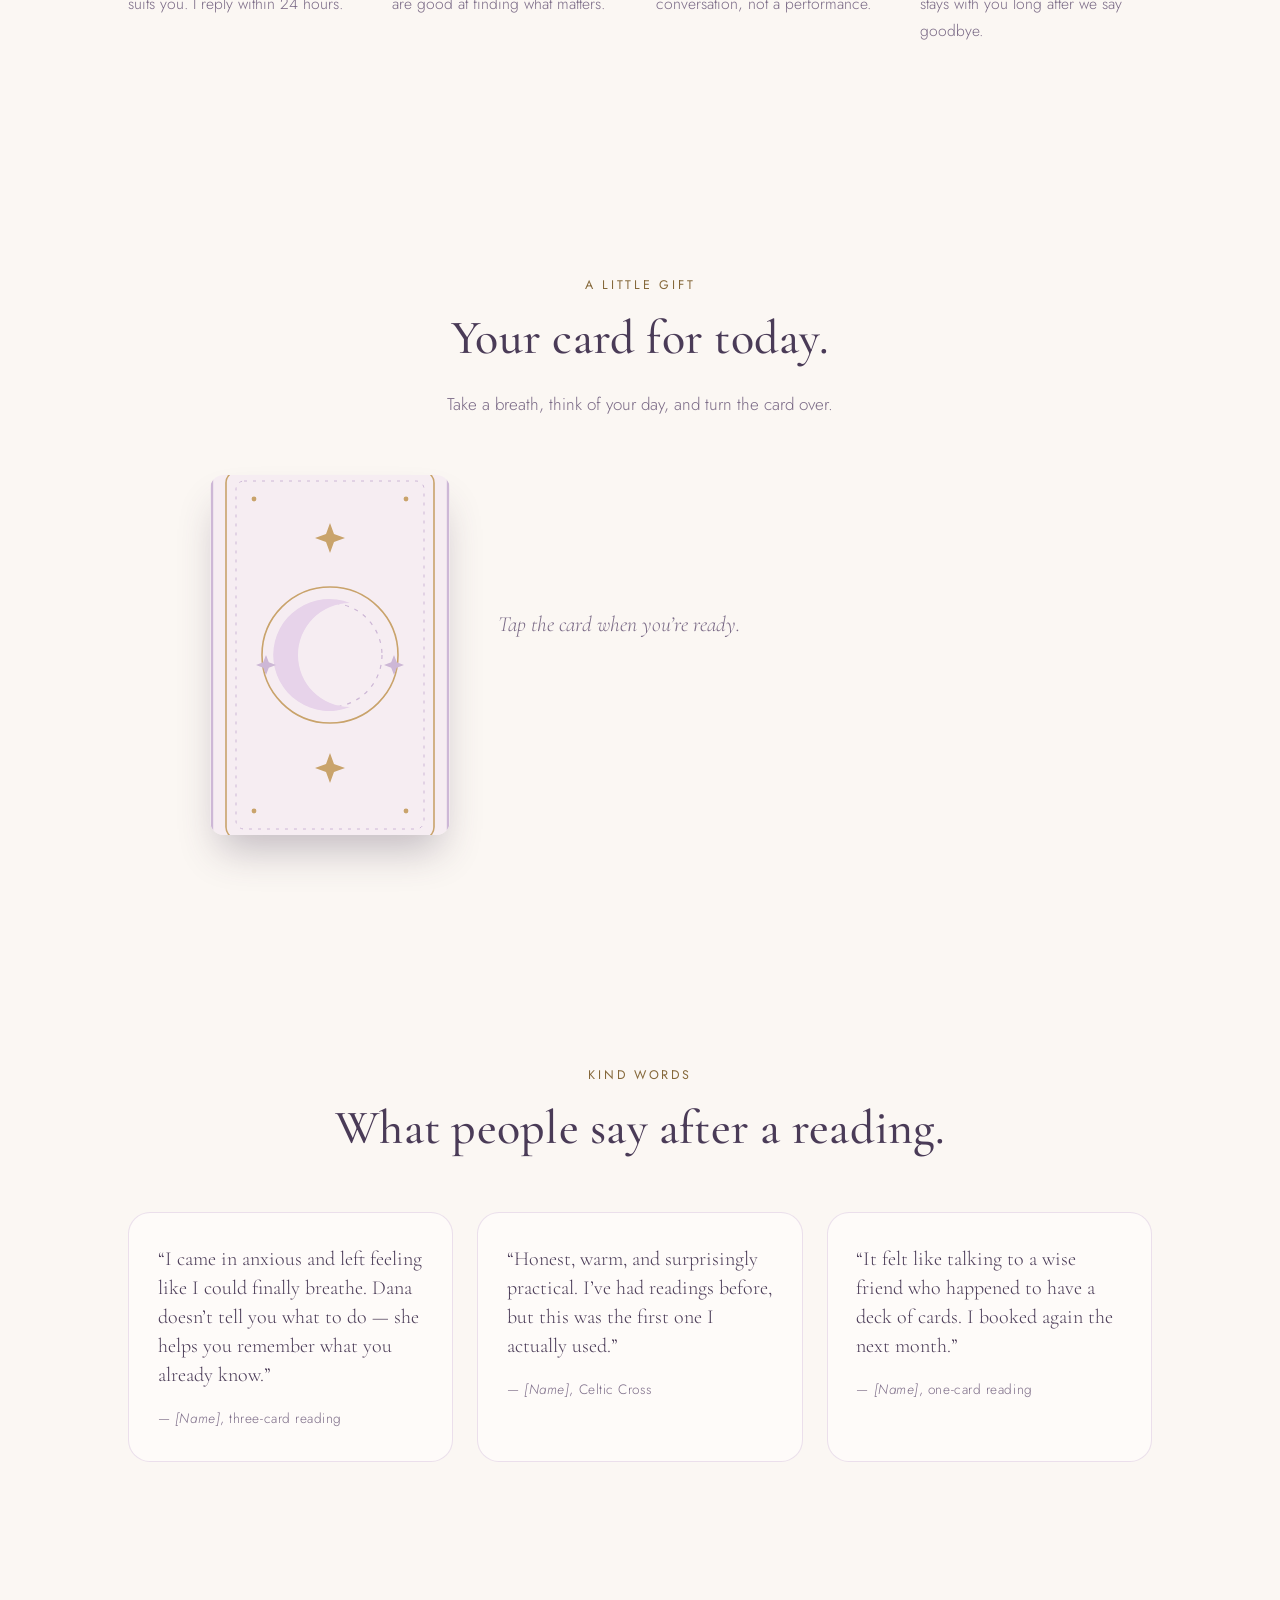
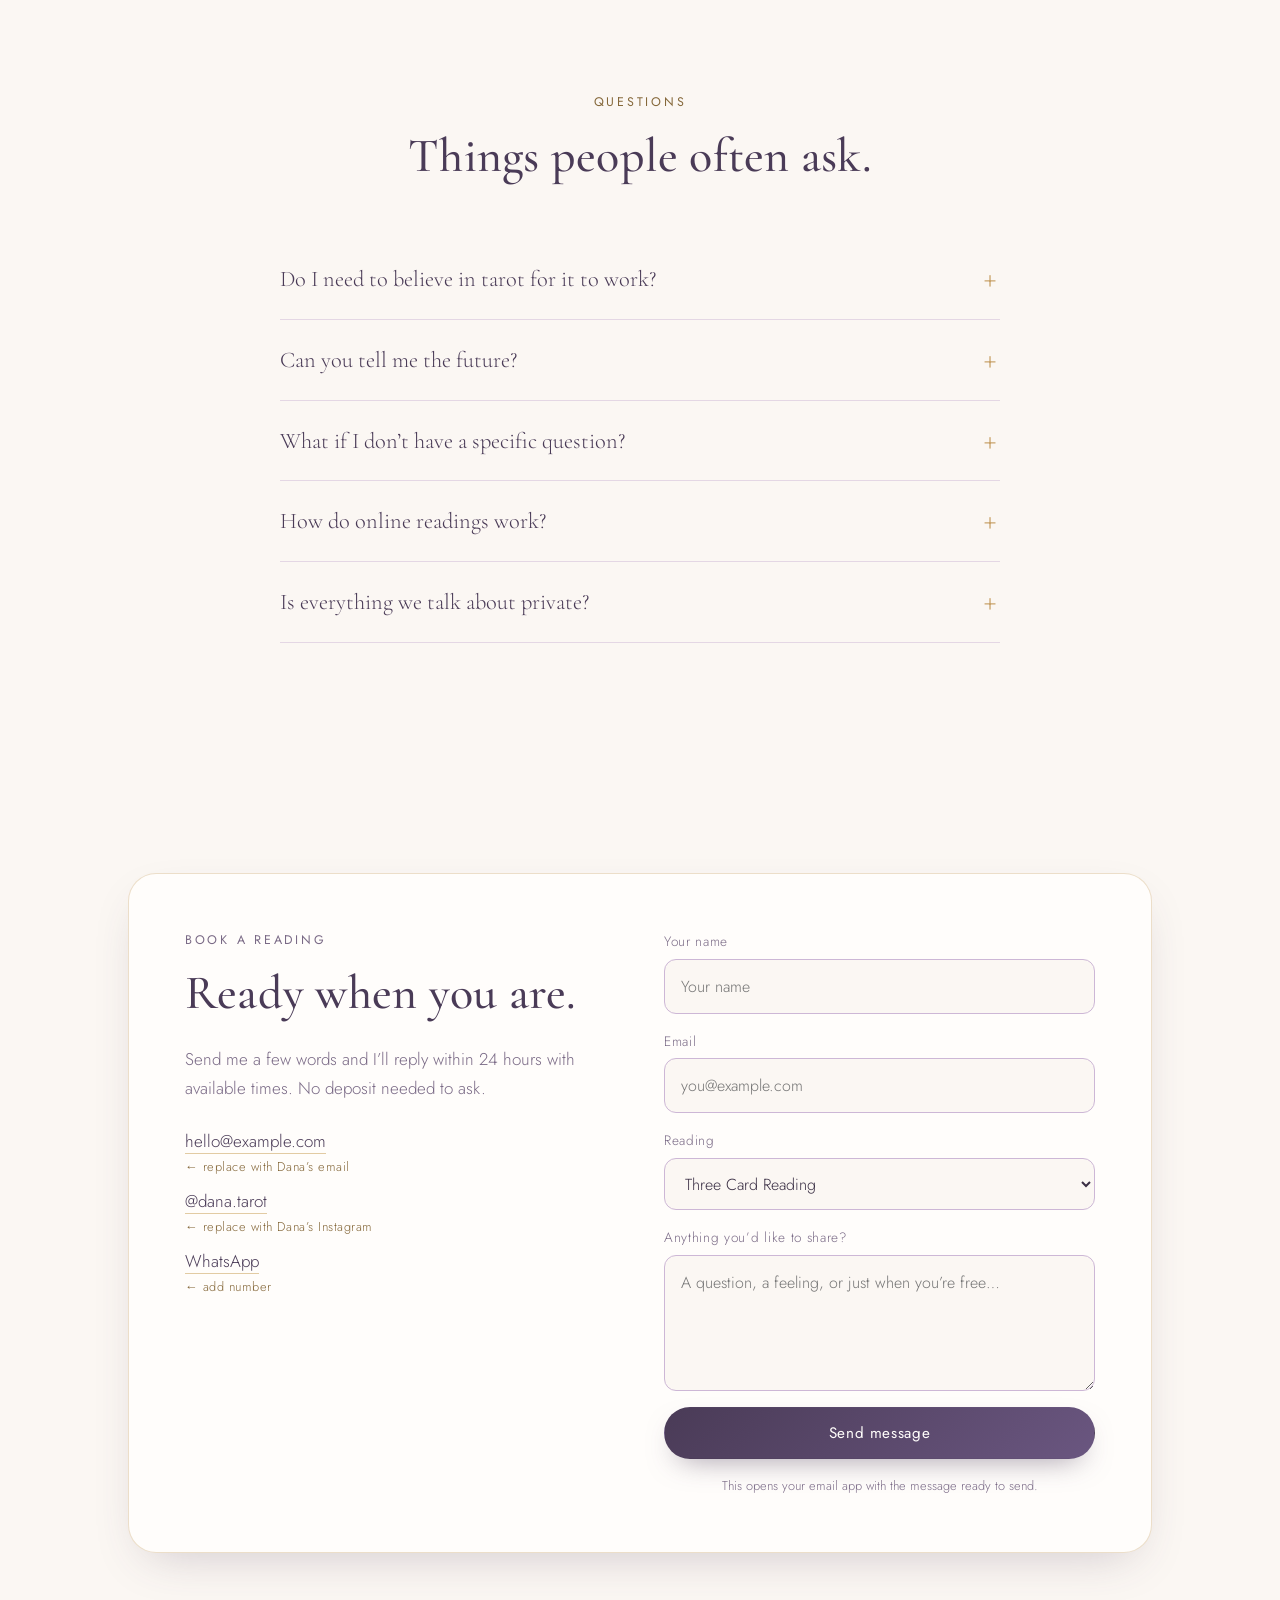
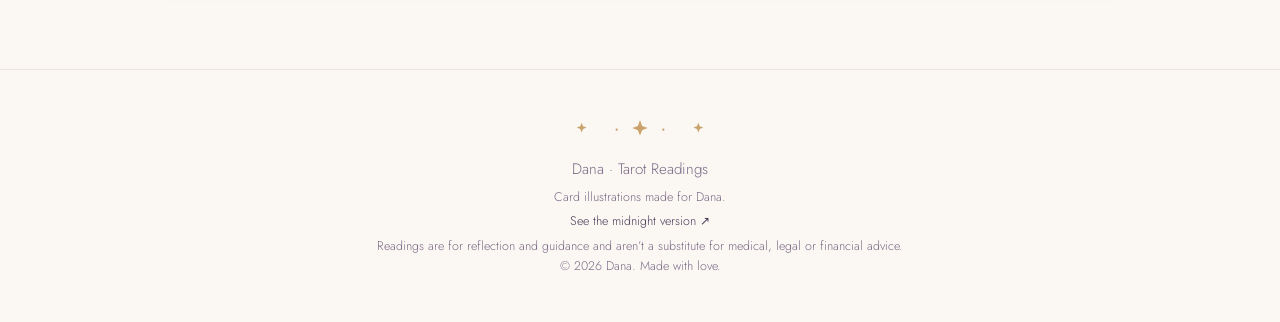
==== commit c972dde4: "Full-frame portrait with larger profile windows on both versions Co-Authored-By: Claude Fable 5 <nor" ====
--- a/index.html
+++ b/index.html
@@ -77,7 +77,7 @@
     <!-- ═══════════ ABOUT ═══════════ -->
     <section class="section about" id="about">
       <div class="about__portrait reveal">
-        <img src="assets/dana-warm-b.jpg" srcset="assets/dana-warm-b-sm.jpg 470w, assets/dana-warm-b.jpg 940w" sizes="(max-width: 980px) 80vw, 340px" width="940" height="1254" alt="Dana, smiling softly, wearing a crystal pendant" loading="lazy">
+        <img src="assets/dana-full.jpg" srcset="assets/dana-full-sm.jpg 550w, assets/dana-full.jpg 1100w" sizes="(max-width: 980px) 88vw, 460px" width="1100" height="1100" alt="Dana, smiling softly, wearing a crystal pendant" loading="lazy">
       </div>
       <div class="about__text">
         <p class="eyebrow reveal">About Dana</p>
--- a/styles.css
+++ b/styles.css
@@ -212,7 +212,7 @@
 }
 
 /* ── About ── */
-.about { display: grid; grid-template-columns: .8fr 1.2fr; gap: clamp(2rem, 6vw, 5rem); align-items: center; }
+.about { display: grid; grid-template-columns: .95fr 1.05fr; gap: clamp(2rem, 6vw, 5rem); align-items: center; }
 .portrait-placeholder {
   position: relative; max-width: 340px; margin: 0 auto;
   border-radius: 200px; overflow: hidden;
@@ -223,7 +223,7 @@
   position: absolute; bottom: 1.4rem; left: 0; right: 0; text-align: center;
   font-size: .8rem; letter-spacing: .08em; color: var(--plum-soft);
 }
-.about__portrait img { border-radius: 200px; box-shadow: var(--shadow); max-width: 340px; width: 100%; height: auto; margin: 0 auto; border: 1px solid rgba(201,163,107,.35); aspect-ratio: 940 / 1254; object-fit: cover; }
+.about__portrait img { border-radius: 28px; box-shadow: var(--shadow); max-width: 460px; width: 100%; height: auto; margin: 0 auto; border: 1px solid rgba(201,163,107,.35); aspect-ratio: 1 / 1; object-fit: cover; }
 .about__text p { color: var(--plum-soft); }
 .about__text p strong { color: var(--plum); }
 .about__facts { list-style: none; padding: 0; margin: 1.5rem 0 0; display: grid; gap: .5rem; }
